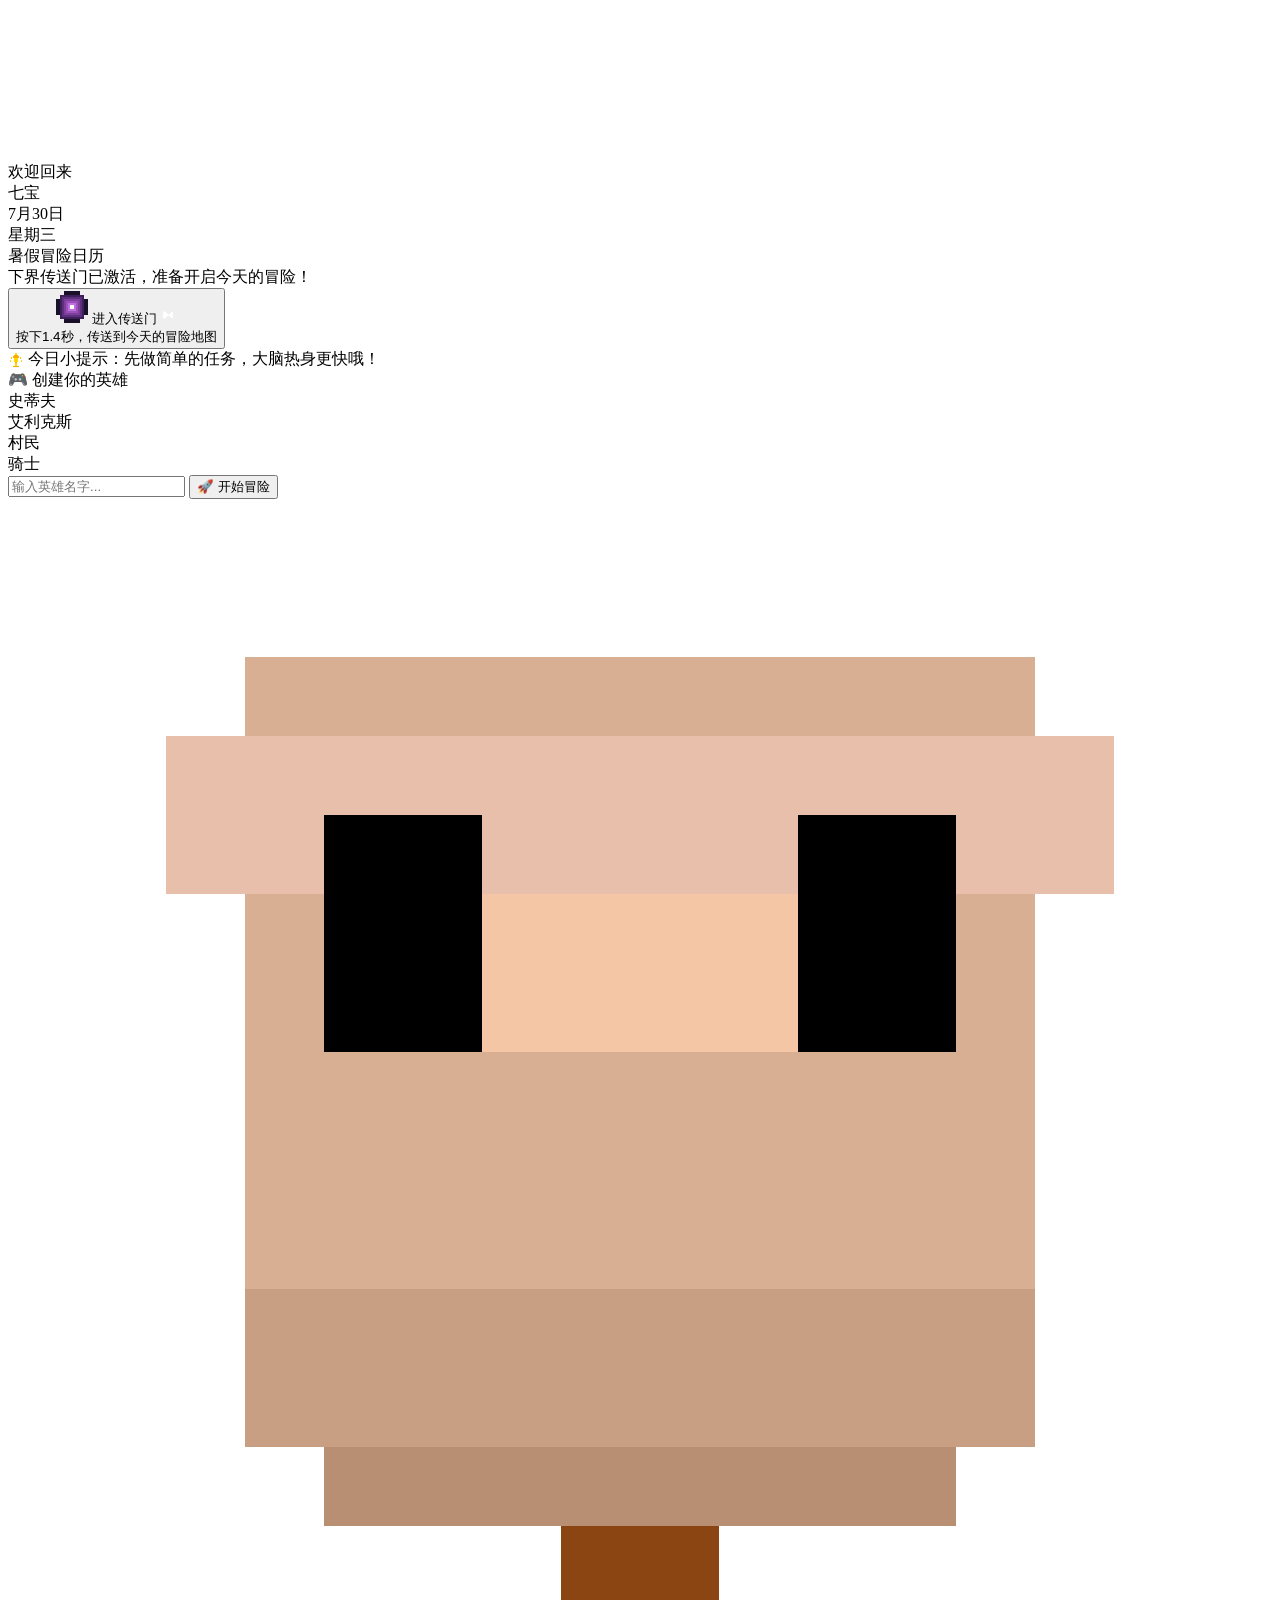
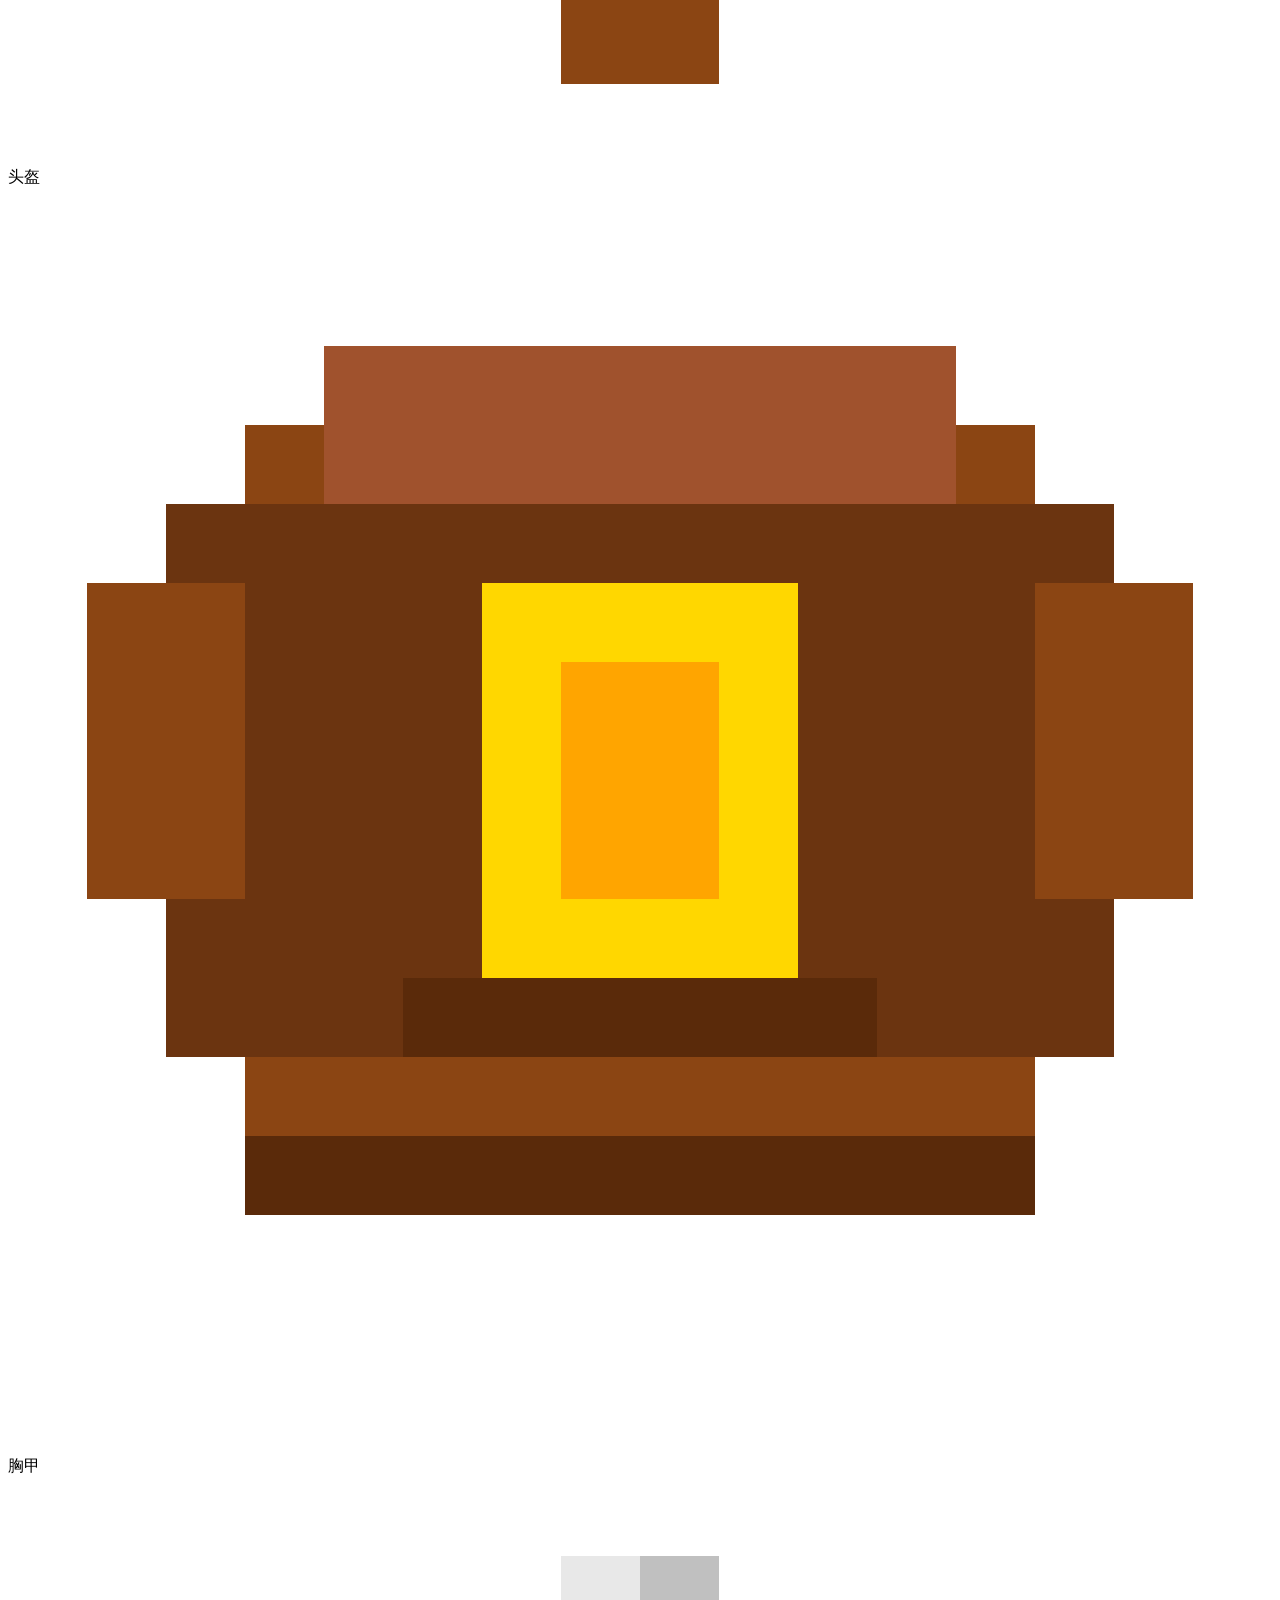
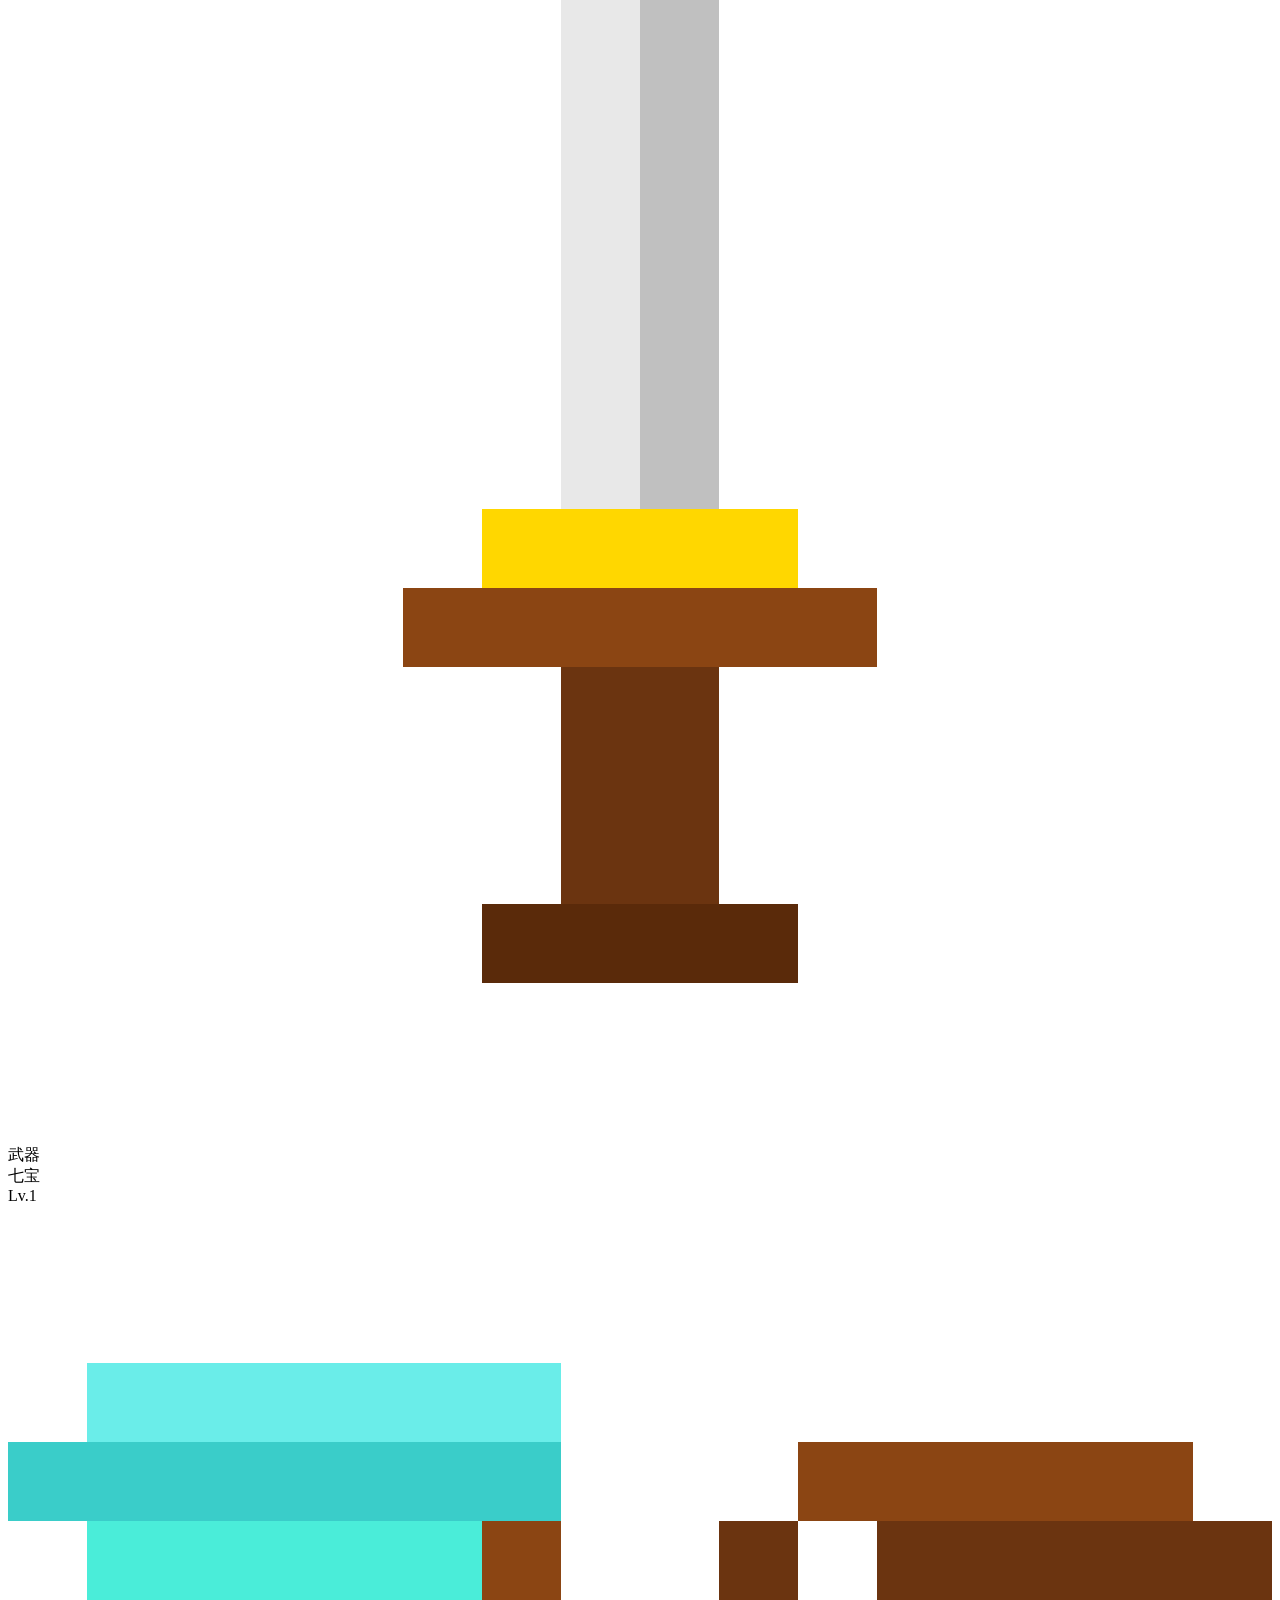
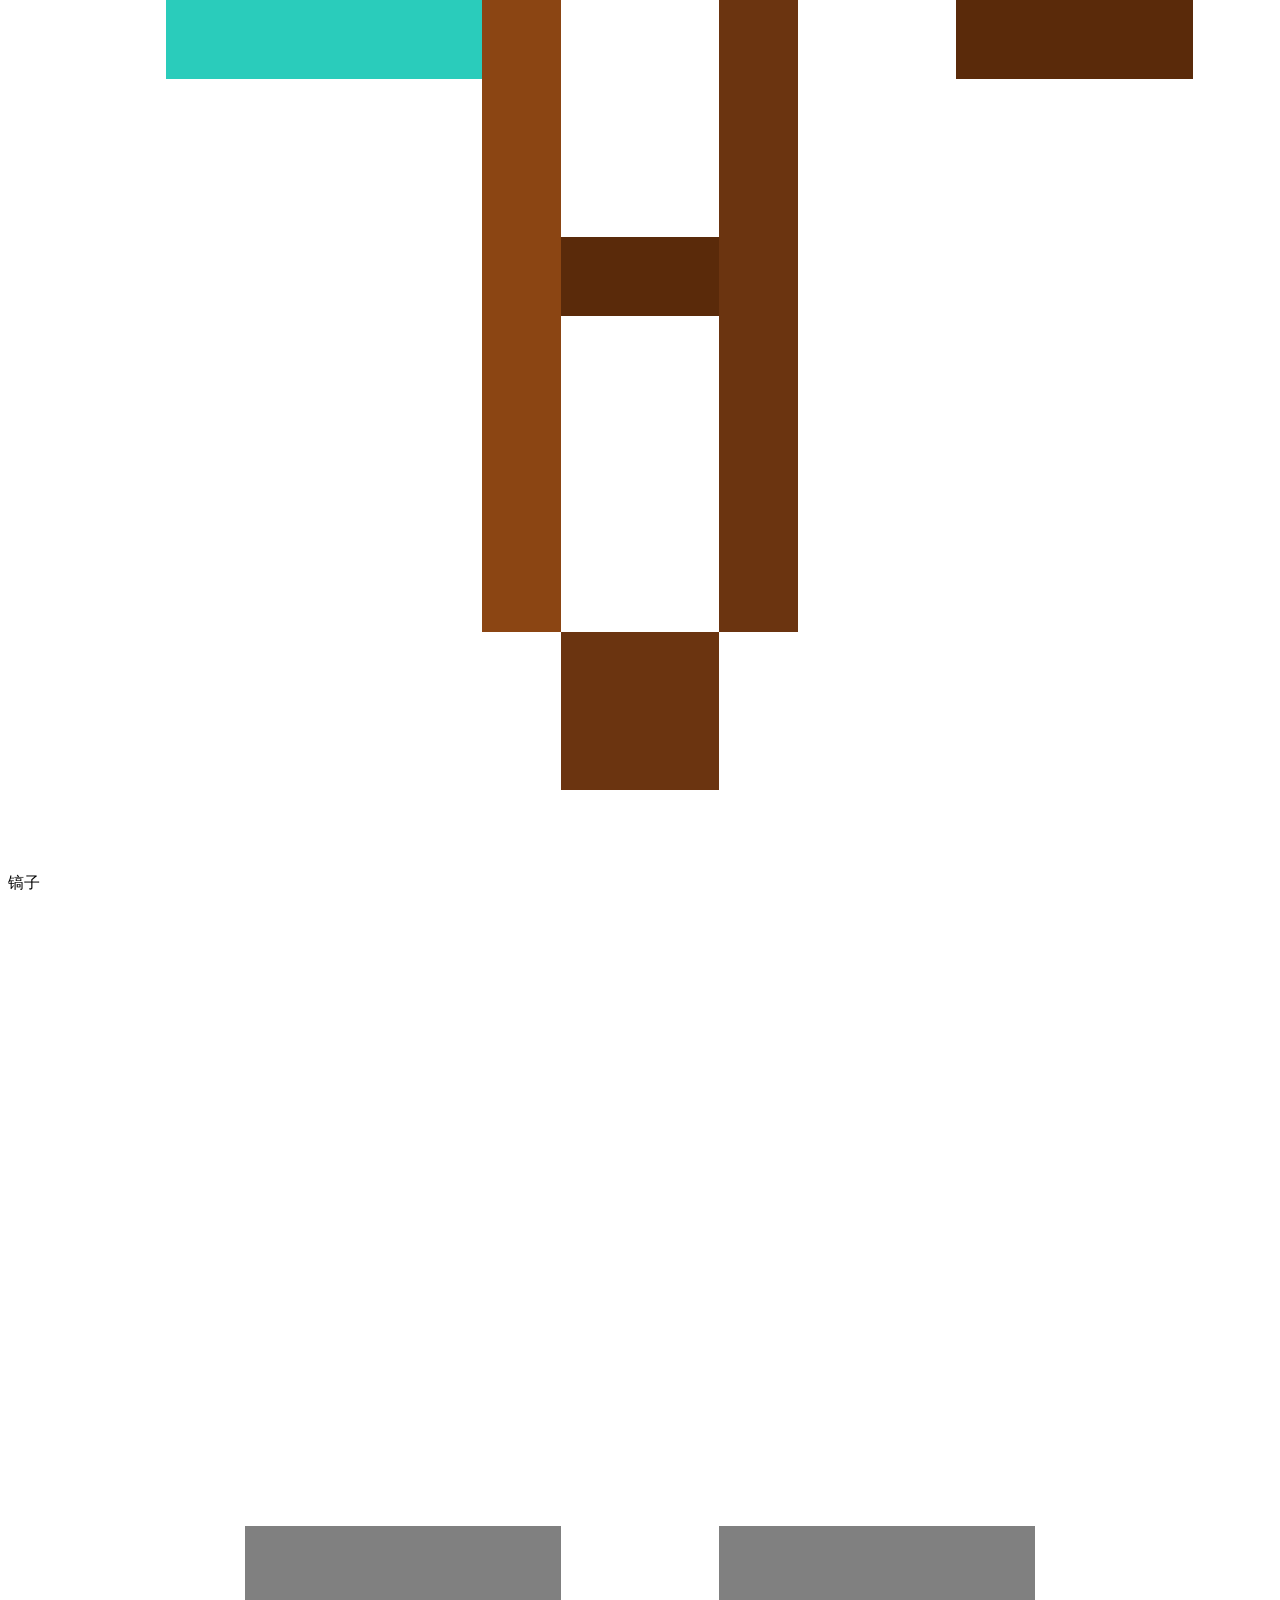
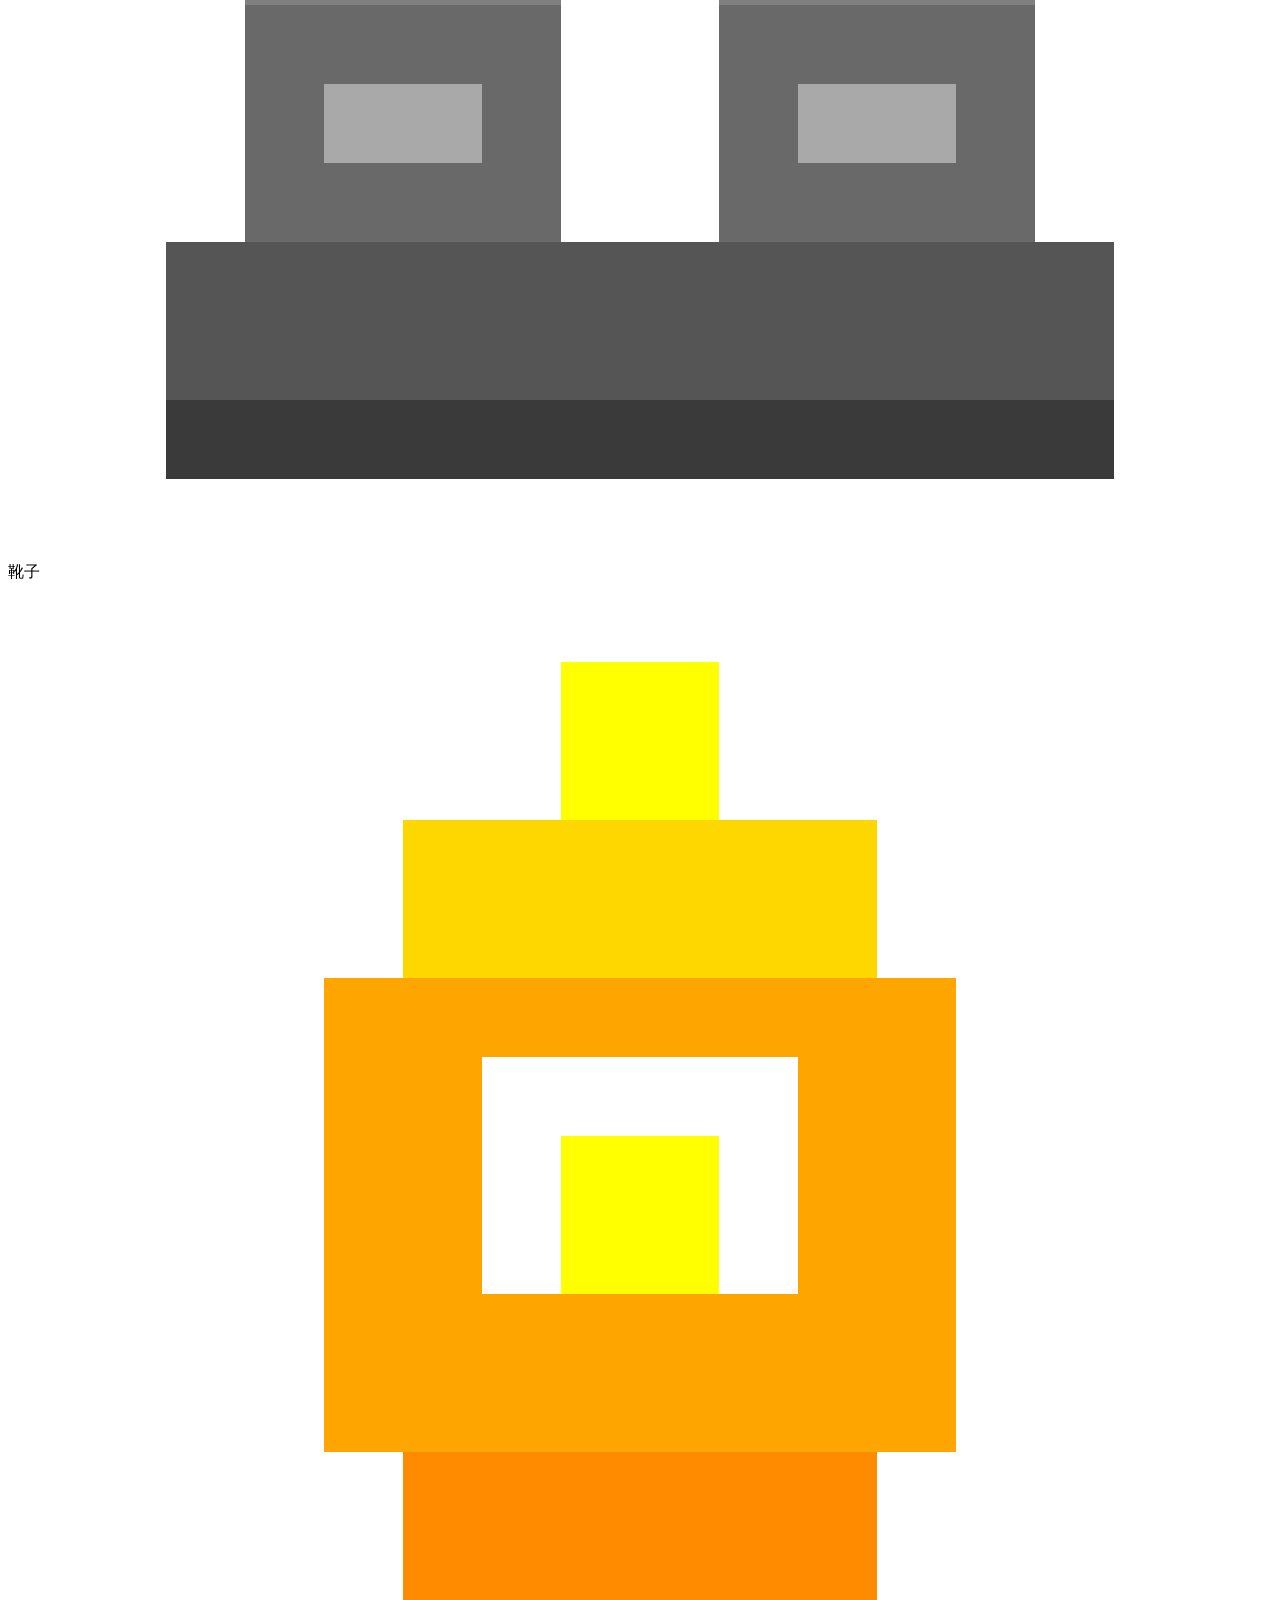
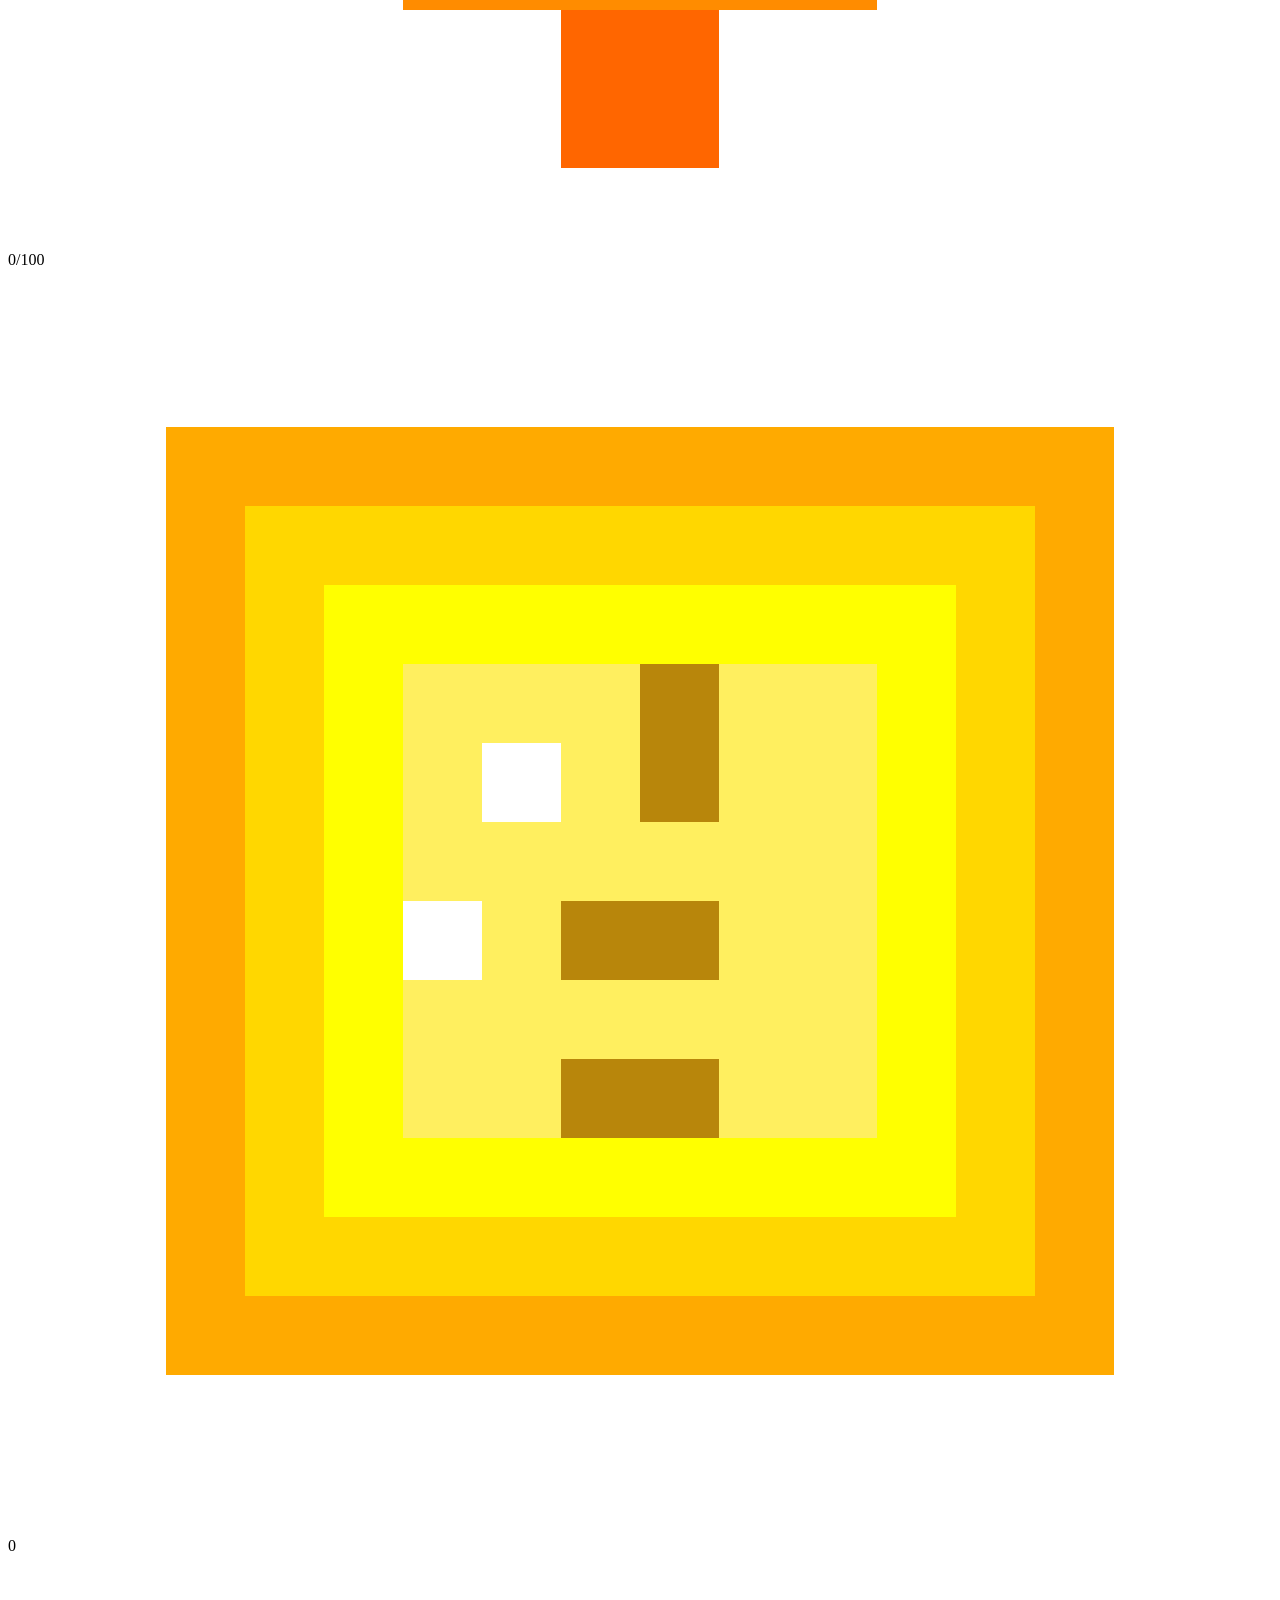
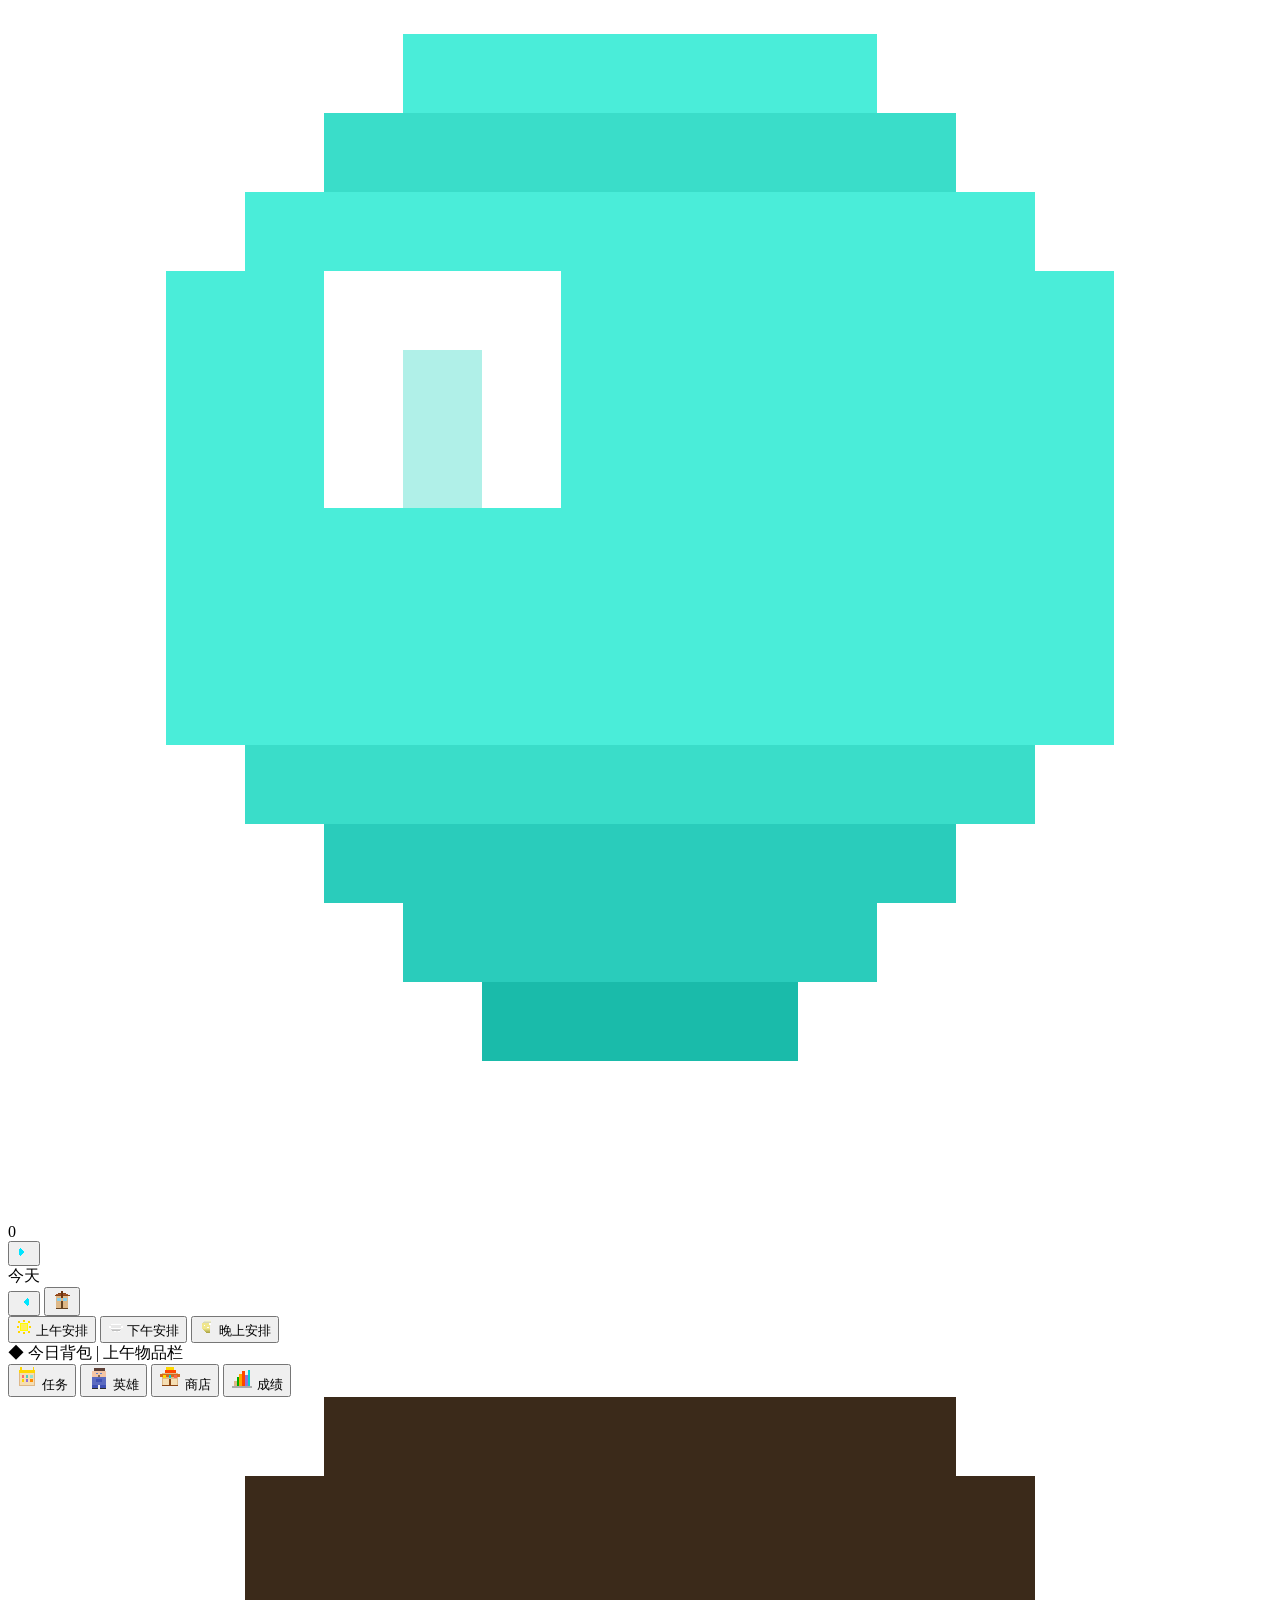
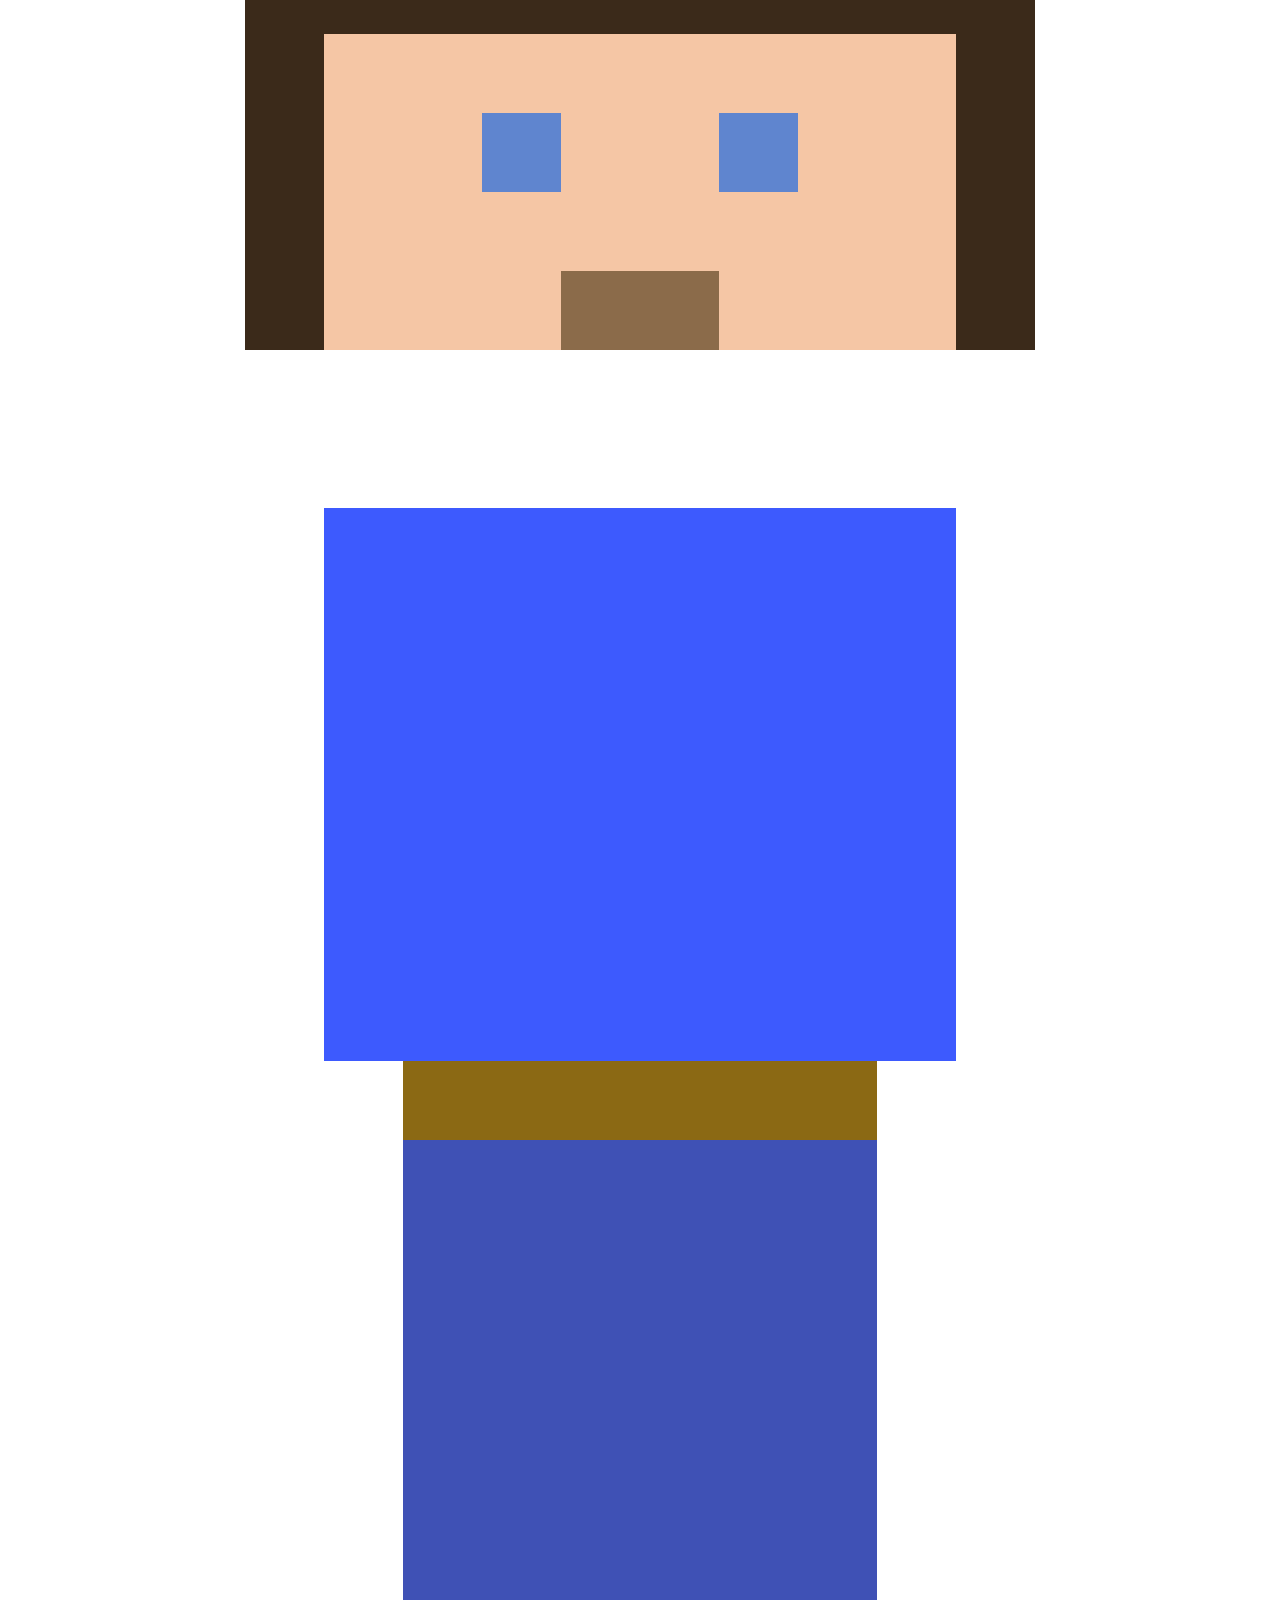
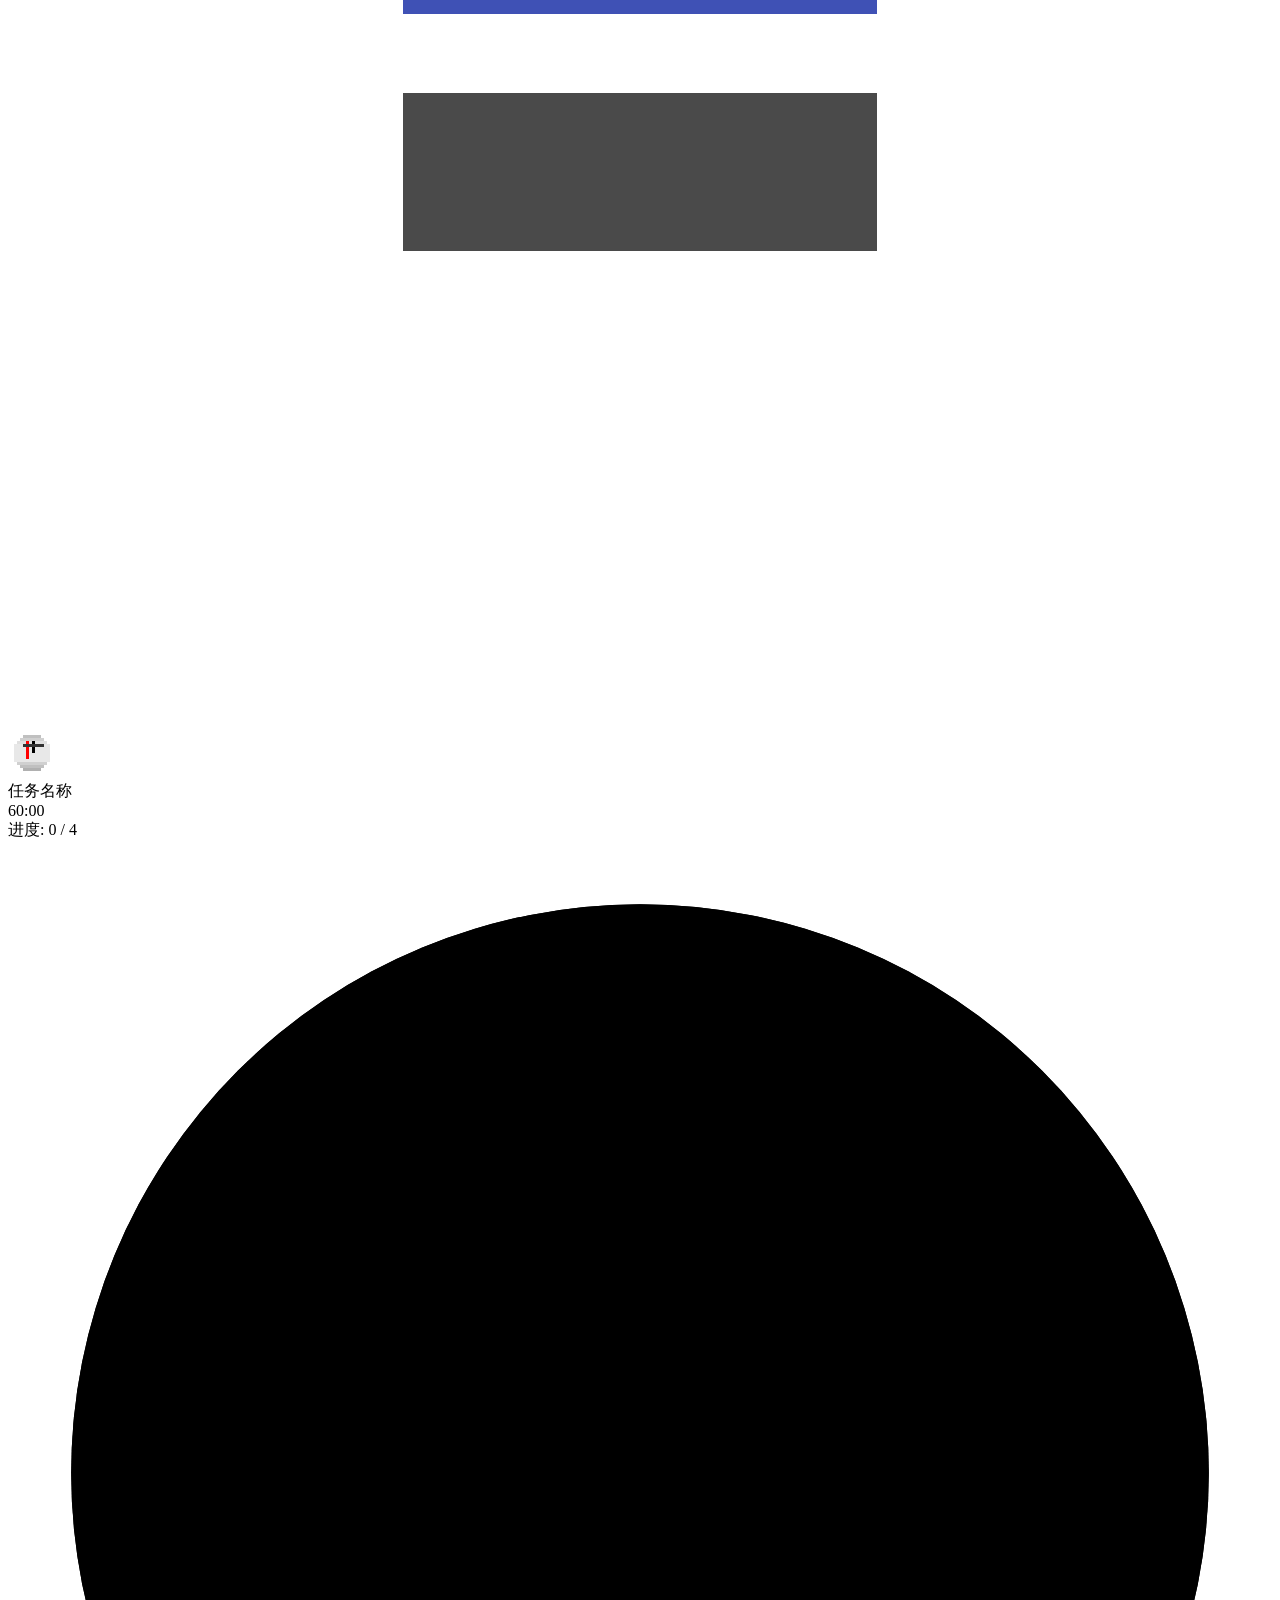
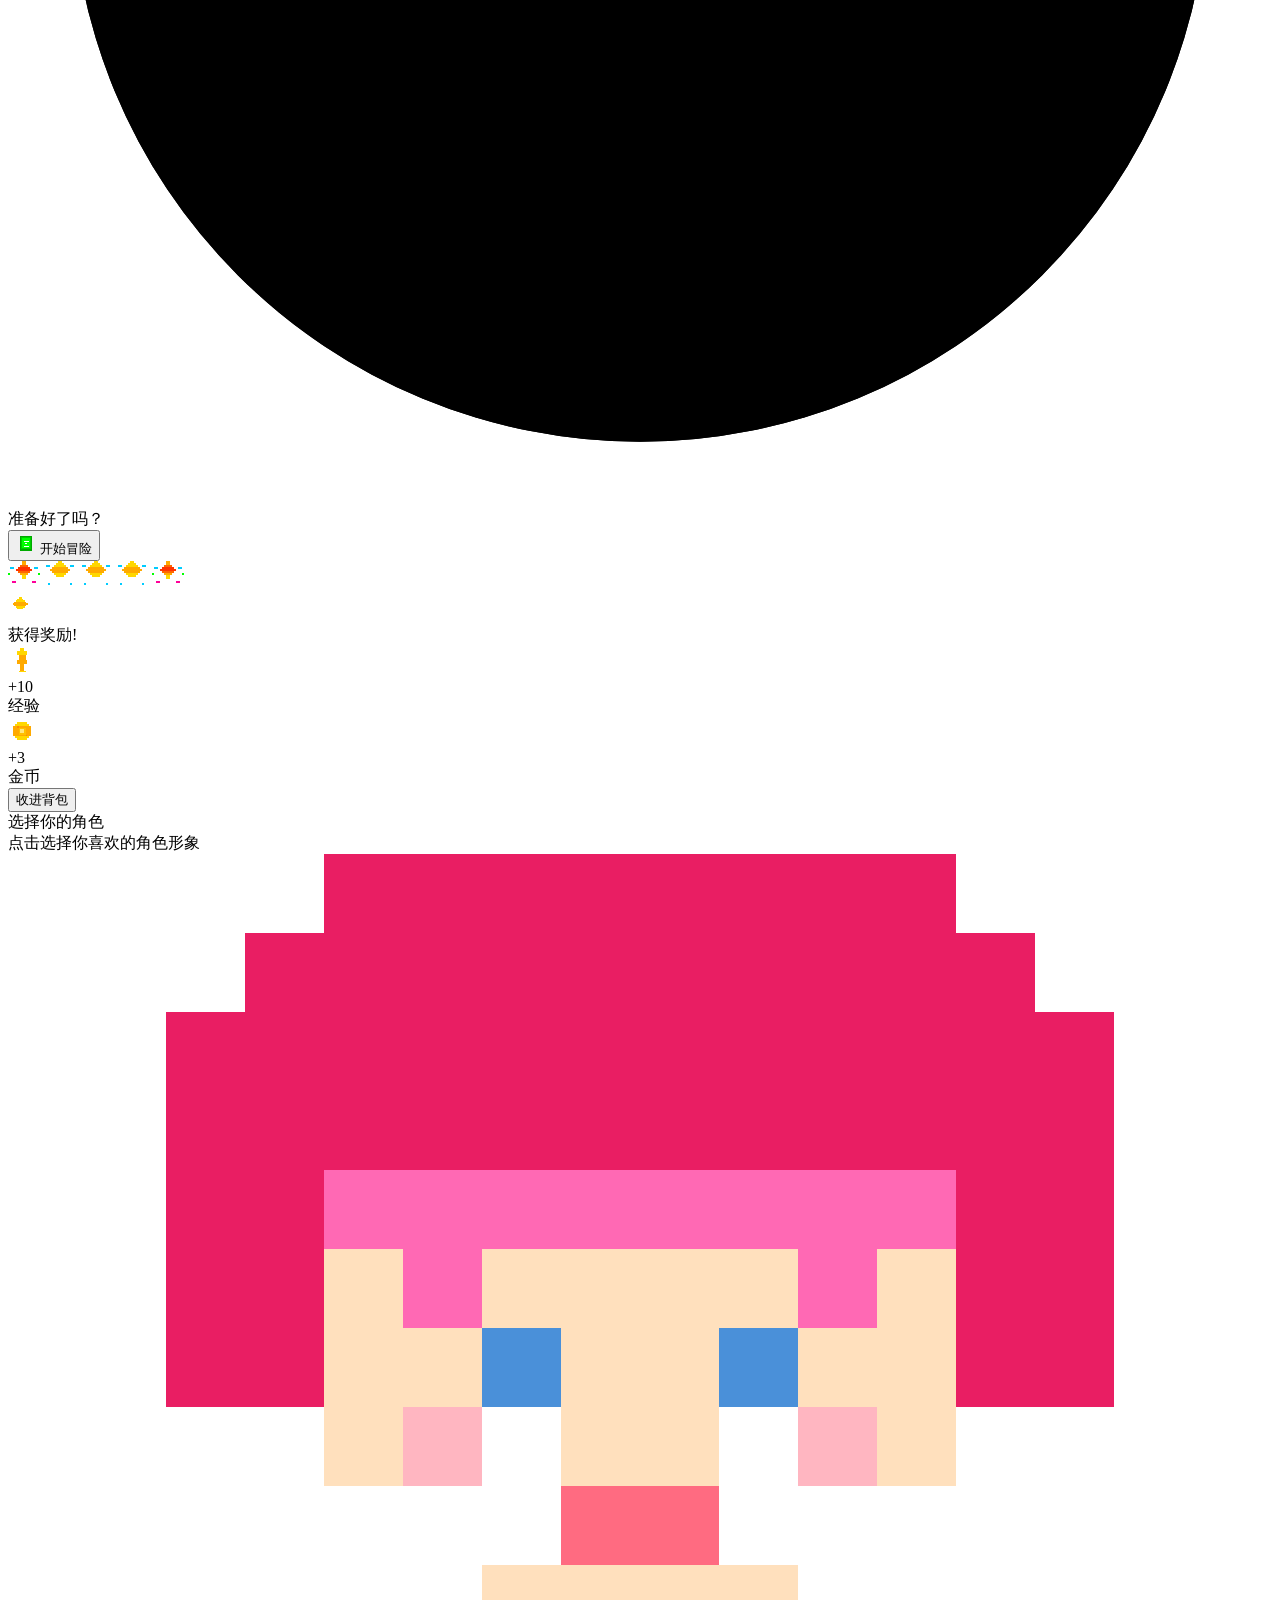
==== index.html @ 51069dfb "Add index.html" ====
<!DOCTYPE html>
<html lang="zh-CN">
<head>
    <meta charset="UTF-8">
    <meta name="viewport" content="width=device-width, initial-scale=1.0, maximum-scale=1.0, user-scalable=no">
    <meta name="apple-mobile-web-app-capable" content="yes">
    <meta name="apple-mobile-web-app-status-bar-style" content="black-translucent">
    <title>我的世界 · 学习冒险日历</title>
    <link rel="stylesheet" href="style.css">
    <link href="https://fonts.googleapis.com/css2?family=ZCOOL+KuaiLe&family=Press+Start+2P&display=swap" rel="stylesheet">
</head>
<body>
    <div id="app">
        <!-- 粒子效果层 -->
        <canvas id="particles"></canvas>

        <!-- 欢迎展示页 - MC下界传送门风格 -->
        <div id="welcomeScreen" class="screen active">
            <div class="welcome-bg"></div>
            <!-- 背景装饰 -->
            <div class="pixel-cloud cloud-1"></div>
            <div class="pixel-cloud cloud-2"></div>
            <div class="float-block fb-1"></div>
            <div class="float-block fb-2"></div>
            <div class="float-block fb-3"></div>
            <div class="float-block fb-4"></div>
            <div class="float-block fb-5"></div>
            <div class="float-block fb-6"></div>
            
            <div class="welcome-content">
                <!-- MC下界传送门 -->
                <div class="nether-portal">
                    <!-- 黑曜石框架 -->
                    <div class="obsidian-frame">
                        <!-- 顶部 -->
                        <div class="obsidian-block ob-tl"></div>
                        <div class="obsidian-block ob-t1"></div>
                        <div class="obsidian-block ob-t2"></div>
                        <div class="obsidian-block ob-t3"></div>
                        <div class="obsidian-block ob-tr"></div>
                        <!-- 左侧 -->
                        <div class="obsidian-block ob-l1"></div>
                        <div class="obsidian-block ob-l2"></div>
                        <div class="obsidian-block ob-l3"></div>
                        <div class="obsidian-block ob-l4"></div>
                        <!-- 右侧 -->
                        <div class="obsidian-block ob-r1"></div>
                        <div class="obsidian-block ob-r2"></div>
                        <div class="obsidian-block ob-r3"></div>
                        <div class="obsidian-block ob-r4"></div>
                        <!-- 下方 -->
                        <div class="obsidian-block ob-bl"></div>
                        <div class="obsidian-block ob-b1"></div>
                        <div class="obsidian-block ob-b2"></div>
                        <div class="obsidian-block ob-b3"></div>
                        <div class="obsidian-block ob-br"></div>
                        <!-- 传送门内部紫色漩涡 -->
                        <div class="portal-interior">
                            <div class="portal-swirl"></div>
                            <div class="portal-swirl-2"></div>
                            <div class="portal-swirl-3"></div>
                            <div class="portal-particles">
                                <span class="pp pp-1"></span>
                                <span class="pp pp-2"></span>
                                <span class="pp pp-3"></span>
                                <span class="pp pp-4"></span>
                                <span class="pp pp-5"></span>
                                <span class="pp pp-6"></span>
                                <span class="pp pp-7"></span>
                                <span class="pp pp-8"></span>
                                <span class="pp pp-9"></span>
                                <span class="pp pp-10"></span>
                                <span class="pp pp-11"></span>
                                <span class="pp pp-12"></span>
                            </div>
                            <div class="portal-glow-core"></div>
                        </div>
                    </div>
                    <div class="portal-ground"></div>
                </div>
                
                <!-- 玩家标签 -->
                <div class="player-bar">
                    <div class="player-avatar" id="welcomeAvatar">
                        <div class="av-head"></div>
                    </div>
                    <div class="player-info-col">
                        <div class="player-greeting">欢迎回来</div>
                        <div class="player-welcome-name">七宝</div>
                    </div>
                    <div class="player-date-info">
                        <div class="date-today" id="welcomeDate">7月30日</div>
                        <div class="date-week" id="welcomeWeek">星期三</div>
                    </div>
                </div>
                
                <div class="welcome-title">暑假冒险日历</div>
                <div class="welcome-desc" id="welcomeDesc">下界传送门已激活，准备开启今天的冒险！</div>
                
                <button class="adventure-btn nether-btn" id="enterAdventureBtn">
                    <div class="btn-inner">
                        <span class="btn-icon"><svg viewBox="0 0 16 16" shape-rendering="crispEdges" width="32" height="32"><rect x="2" y="2" width="12" height="12" fill="#3D1F5C"/><rect x="3" y="3" width="10" height="10" fill="#5D2F7C"/><rect x="4" y="4" width="8" height="8" fill="#7D3F9C"/><rect x="5" y="5" width="6" height="6" fill="#9D4FBC"/><rect x="6" y="6" width="4" height="4" fill="#BD6FDC"/><rect x="7" y="7" width="2" height="2" fill="#FFFFFF"/><rect x="0" y="4" width="2" height="8" fill="#1B1029"/><rect x="14" y="4" width="2" height="8" fill="#1B1029"/><rect x="4" y="0" width="8" height="2" fill="#1B1029"/><rect x="4" y="14" width="8" height="2" fill="#1B1029"/></svg></span>
                        <span class="btn-text-cn">进入传送门</span>
                        <span class="btn-arrow"><svg viewBox="0 0 16 16" shape-rendering="crispEdges" width="16" height="16"><rect x="3" y="5" width="1" height="6" fill="#FFFFFF"/><rect x="4" y="4" width="1" height="8" fill="#FFFFFF"/><rect x="5" y="5" width="1" height="6" fill="#FFFFFF"/><rect x="6" y="6" width="1" height="4" fill="#FFFFFF"/><rect x="7" y="7" width="1" height="2" fill="#FFFFFF"/><rect x="8" y="8" width="1" height="1" fill="#FFFFFF"/><rect x="9" y="7" width="1" height="2" fill="#FFFFFF"/><rect x="10" y="6" width="1" height="4" fill="#FFFFFF"/><rect x="11" y="5" width="1" height="6" fill="#FFFFFF"/><rect x="12" y="5" width="1" height="6" fill="#FFFFFF"/></svg></span>
                    </div>
                    <div class="btn-sub">按下1.4秒，传送到今天的冒险地图</div>
                </button>
                
                <div class="daily-tip" id="daily-tip"><svg viewBox="0 0 16 16" shape-rendering="crispEdges" width="16" height="16" style="vertical-align:middle;"><rect x="7" y="1" width="2" height="2" fill="#FFD700"/><rect x="6" y="3" width="4" height="1" fill="#FFAA00"/><rect x="5" y="4" width="6" height="2" fill="#FFAA00"/><rect x="6" y="6" width="4" height="4" fill="#FFD700"/><rect x="7" y="10" width="2" height="1" fill="#FFAA00"/><rect x="7" y="11" width="2" height="3" fill="#FFD700"/><rect x="5" y="14" width="6" height="1" fill="#FFAA00"/><rect x="3" y="5" width="1" height="2" fill="#FFD700"/><rect x="12" y="5" width="1" height="2" fill="#FFD700"/><rect x="2" y="8" width="1" height="2" fill="#FFD700"/><rect x="13" y="8" width="1" height="2" fill="#FFD700"/></svg> 今日小提示：先做简单的任务，大脑热身更快哦！</div>
            </div>
        </div>

        <!-- 角色创建页 -->
        <div id="characterCreate" class="screen">
            <div class="create-panel">
                <div class="panel-title">🎮 创建你的英雄</div>
                <div class="character-preview" id="characterPreview">
                    <div class="char-box">
                        <div class="char-head" id="charHead"></div>
                        <div class="char-body" id="charBody"></div>
                        <div class="char-legs"></div>
                    </div>
                </div>
                <div class="skin-options">
                    <div class="skin-opt active" data-skin="steve"><div class="skin-preview" style="background:#F5C6A5;"></div>史蒂夫</div>
                    <div class="skin-opt" data-skin="alex"><div class="skin-preview" style="background:#FFE0BD;"></div>艾利克斯</div>
                    <div class="skin-opt" data-skin="villager"><div class="skin-preview" style="background:#D4A574;"></div>村民</div>
                    <div class="skin-opt" data-skin="knight"><div class="skin-preview" style="background:#C0C0C0;"></div>骑士</div>
                </div>
                <input type="text" id="heroName" maxlength="10" placeholder="输入英雄名字..." class="hero-input">
                <button class="start-btn" id="createHeroBtn">🚀 开始冒险</button>
            </div>
        </div>

        <!-- 主应用 -->
        <div id="mainApp" class="screen">
            <!-- 角色装备面板 -->
            <header class="char-panel">
                <div class="cp-bg"></div>
                <div class="cp-slots-left">
                    <div class="cp-slot slot-helmet" id="helmetSlot">
                        <div class="slot-inner"><svg viewBox="0 0 16 16" shape-rendering="crispEdges"><rect x="3" y="2" width="10" height="8" fill="#D8AF93"/><rect x="2" y="3" width="12" height="2" fill="#E8BFAB"/><rect x="4" y="4" width="2" height="3" fill="#000000"/><rect x="10" y="4" width="2" height="3" fill="#000000"/><rect x="6" y="5" width="4" height="2" fill="#F5C6A5"/><rect x="3" y="10" width="10" height="2" fill="#C89F83"/><rect x="4" y="12" width="8" height="1" fill="#B88F73"/><rect x="7" y="13" width="2" height="2" fill="#8B4513"/></svg></div>
                        <span class="slot-label">头盔</span>
                    </div>
                    <div class="cp-slot slot-chest" id="chestSlot">
                        <div class="slot-inner"><svg viewBox="0 0 16 16" shape-rendering="crispEdges"><rect x="3" y="3" width="10" height="10" fill="#8B4513"/><rect x="4" y="2" width="8" height="2" fill="#A0522D"/><rect x="2" y="4" width="12" height="7" fill="#6B3410"/><rect x="6" y="5" width="4" height="5" fill="#FFD700"/><rect x="7" y="6" width="2" height="3" fill="#FFA500"/><rect x="5" y="10" width="6" height="1" fill="#5A2A0A"/><rect x="3" y="12" width="10" height="1" fill="#5A2A0A"/><rect x="1" y="5" width="2" height="4" fill="#8B4513"/><rect x="13" y="5" width="2" height="4" fill="#8B4513"/></svg></div>
                        <span class="slot-label">胸甲</span>
                    </div>
                    <div class="cp-slot slot-weapon" id="weaponSlot">
                        <div class="slot-inner"><svg viewBox="0 0 16 16" shape-rendering="crispEdges"><rect x="7" y="1" width="2" height="8" fill="#C0C0C0"/><rect x="7" y="1" width="1" height="8" fill="#E8E8E8"/><rect x="6" y="8" width="4" height="1" fill="#FFD700"/><rect x="5" y="9" width="6" height="1" fill="#8B4513"/><rect x="7" y="10" width="2" height="4" fill="#6B3410"/><rect x="6" y="13" width="4" height="1" fill="#5A2A0A"/><rect x="6" y="7" width="1" height="1" fill="#FFFFFF"/><rect x="9" y="7" width="1" height="1" fill="#FFFFFF"/></svg></div>
                        <span class="slot-label">武器</span>
                    </div>
                </div>
                
                <div class="cp-character">
                    <div class="char-glow"></div>
                    <div class="char-mc">
                        <div class="mc-head" id="mcHead">
                            <div class="mc-eye left"></div>
                            <div class="mc-eye right"></div>
                            <div class="mc-mouth"></div>
                        </div>
                        <div class="mc-body" id="mcBody"></div>
                        <div class="mc-arms">
                            <div class="mc-arm left"></div>
                            <div class="mc-arm right"></div>
                        </div>
                        <div class="mc-legs" id="mcLegs"></div>
                    </div>
                    <div class="char-info">
                        <div class="char-name" id="heroTagName">七宝</div>
                        <div class="char-level">Lv.<span id="playerLevel">1</span></div>
                    </div>
                </div>
                
                <div class="cp-slots-right">
                    <div class="cp-slot slot-pickaxe" id="pickaxeSlot">
                        <div class="slot-inner"><svg viewBox="0 0 16 16" shape-rendering="crispEdges"><rect x="1" y="2" width="6" height="3" fill="#4AEDD9"/><rect x="1" y="2" width="6" height="1" fill="#6AEDE9"/><rect x="0" y="3" width="7" height="1" fill="#3ACDC9"/><rect x="2" y="5" width="4" height="1" fill="#2ACCBB"/><rect x="10" y="3" width="5" height="1" fill="#8B4513"/><rect x="11" y="4" width="5" height="1" fill="#6B3410"/><rect x="12" y="5" width="3" height="1" fill="#5A2A0A"/><rect x="6" y="4" width="1" height="9" fill="#8B4513"/><rect x="9" y="4" width="1" height="9" fill="#6B3410"/><rect x="7" y="13" width="2" height="2" fill="#6B3410"/><rect x="7" y="8" width="2" height="1" fill="#5A2A0A"/></svg></div>
                        <span class="slot-label">镐子</span>
                    </div>
                    <div class="cp-slot slot-boots" id="bootsSlot">
                        <div class="slot-inner"><svg viewBox="0 0 16 16" shape-rendering="crispEdges"><rect x="3" y="8" width="4" height="7" fill="#696969"/><rect x="3" y="8" width="4" height="1" fill="#808080"/><rect x="2" y="12" width="6" height="3" fill="#555555"/><rect x="2" y="14" width="6" height="1" fill="#3A3A3A"/><rect x="9" y="8" width="4" height="7" fill="#696969"/><rect x="9" y="8" width="4" height="1" fill="#808080"/><rect x="8" y="12" width="6" height="3" fill="#555555"/><rect x="8" y="14" width="6" height="1" fill="#3A3A3A"/><rect x="4" y="10" width="2" height="1" fill="#A9A9A9"/><rect x="10" y="10" width="2" height="1" fill="#A9A9A9"/></svg></div>
                        <span class="slot-label">靴子</span>
                    </div>
                </div>
                
                <div class="cp-stats">
                    <div class="stat-exp">
                        <span class="stat-ico"><svg viewBox="0 0 16 16" shape-rendering="crispEdges"><rect x="7" y="1" width="2" height="3" fill="#FFFF00"/><rect x="5" y="3" width="6" height="2" fill="#FFD700"/><rect x="4" y="5" width="8" height="6" fill="#FFA500"/><rect x="5" y="11" width="6" height="2" fill="#FF8C00"/><rect x="7" y="13" width="2" height="2" fill="#FF6600"/><rect x="6" y="6" width="4" height="3" fill="#FFFFFF"/><rect x="7" y="7" width="2" height="2" fill="#FFFF00"/></svg></span>
                        <div class="exp-bar">
                            <div class="exp-fill" id="expBar"></div>
                        </div>
                        <span class="stat-val" id="expText">0/100</span>
                    </div>
                    <div class="stat-coin">
                        <span class="stat-ico"><svg viewBox="0 0 16 16" shape-rendering="crispEdges"><rect x="2" y="2" width="12" height="12" fill="#FFAA00"/><rect x="3" y="3" width="10" height="10" fill="#FFD700"/><rect x="4" y="4" width="8" height="8" fill="#FFFF00"/><rect x="5" y="5" width="6" height="6" fill="#FFEF5F"/><rect x="6" y="6" width="1" height="1" fill="#FFFFFF"/><rect x="5" y="8" width="1" height="1" fill="#FFFFFF"/><rect x="8" y="5" width="1" height="2" fill="#B8860B"/><rect x="7" y="8" width="2" height="1" fill="#B8860B"/><rect x="7" y="10" width="2" height="1" fill="#B8860B"/></svg></span>
                        <span class="stat-val" id="coinValue">0</span>
                    </div>
                    <div class="stat-gem">
                        <span class="stat-ico"><svg viewBox="0 0 16 16" shape-rendering="crispEdges"><rect x="5" y="1" width="6" height="1" fill="#4AEDD9"/><rect x="4" y="2" width="8" height="1" fill="#3ADDC9"/><rect x="3" y="3" width="10" height="1" fill="#4AEDD9"/><rect x="2" y="4" width="12" height="6" fill="#4AEDD9"/><rect x="3" y="10" width="10" height="1" fill="#3ADDC9"/><rect x="4" y="11" width="8" height="1" fill="#2ACCBB"/><rect x="5" y="12" width="6" height="1" fill="#2ACCBB"/><rect x="6" y="13" width="4" height="1" fill="#1ABBAA"/><rect x="4" y="4" width="3" height="3" fill="#FFFFFF"/><rect x="5" y="5" width="1" height="2" fill="#B0F0E8"/></svg></span>
                        <span class="stat-val" id="gemValue">0</span>
                    </div>
                </div>
            </header>

            <!-- 日期导航 -->
            <nav class="date-nav">
                <button class="nav-arrow" id="prevDay"><svg viewBox="0 0 16 16" shape-rendering="crispEdges" width="16" height="16"><rect x="3" y="5" width="1" height="6" fill="#00E5FF"/><rect x="4" y="4" width="1" height="8" fill="#00E5FF"/><rect x="5" y="5" width="1" height="6" fill="#00E5FF"/><rect x="6" y="6" width="1" height="4" fill="#00E5FF"/><rect x="7" y="7" width="1" height="2" fill="#00E5FF"/></svg></button>
                <div class="date-label" id="dateDisplay">今天</div>
                <button class="nav-arrow" id="nextDay"><svg viewBox="0 0 16 16" shape-rendering="crispEdges" width="16" height="16"><rect x="12" y="5" width="1" height="6" fill="#00E5FF"/><rect x="11" y="4" width="1" height="8" fill="#00E5FF"/><rect x="10" y="5" width="1" height="6" fill="#00E5FF"/><rect x="9" y="6" width="1" height="4" fill="#00E5FF"/><rect x="8" y="7" width="1" height="2" fill="#00E5FF"/></svg></button>
                <button class="home-btn" id="todayBtn"><svg viewBox="0 0 16 16" shape-rendering="crispEdges" width="20" height="20"><rect x="7" y="1" width="2" height="1" fill="#6B3410"/><rect x="5" y="2" width="6" height="1" fill="#8B4513"/><rect x="3" y="3" width="10" height="1" fill="#A0522D"/><rect x="2" y="4" width="12" height="1" fill="#8B4513"/><rect x="3" y="5" width="10" height="9" fill="#DEB887"/><rect x="4" y="6" width="3" height="3" fill="#87CEEB"/><rect x="9" y="6" width="3" height="3" fill="#87CEEB"/><rect x="7" y="9" width="2" height="5" fill="#654321"/><rect x="3" y="14" width="10" height="1" fill="#654321"/><rect x="7" y="1" width="2" height="5" fill="#6B3410"/></svg></button>
            </nav>

            <!-- 标签页 -->
            <div class="tabs">
                <button class="tab active" data-tab="morning"><svg viewBox="0 0 16 16" shape-rendering="crispEdges" width="16" height="16"><rect x="7" y="1" width="2" height="2" fill="#FFD700"/><rect x="7" y="13" width="2" height="2" fill="#FFD700"/><rect x="1" y="7" width="2" height="2" fill="#FFD700"/><rect x="13" y="7" width="2" height="2" fill="#FFD700"/><rect x="2" y="2" width="2" height="2" fill="#FFD700"/><rect x="12" y="2" width="2" height="2" fill="#FFD700"/><rect x="2" y="12" width="2" height="2" fill="#FFD700"/><rect x="12" y="12" width="2" height="2" fill="#FFD700"/><rect x="4" y="4" width="8" height="8" fill="#FFFF00"/><rect x="5" y="5" width="6" height="6" fill="#FFEF5F"/></svg> 上午安排</button>
                <button class="tab" data-tab="afternoon"><svg viewBox="0 0 16 16" shape-rendering="crispEdges" width="16" height="16"><rect x="3" y="5" width="10" height="5" fill="#FFFFFF"/><rect x="2" y="6" width="12" height="3" fill="#E8E8E8"/><rect x="4" y="4" width="8" height="1" fill="#F0F0F0"/><rect x="1" y="7" width="2" height="2" fill="#FFFFFF"/><rect x="13" y="7" width="2" height="2" fill="#FFFFFF"/><rect x="3" y="10" width="10" height="1" fill="#D0D0D0"/><rect x="4" y="11" width="8" height="1" fill="#C0C0C0"/><rect x="6" y="12" width="2" height="1" fill="#FFFFFF"/><rect x="10" y="12" width="2" height="1" fill="#FFFFFF"/></svg> 下午安排</button>
                <button class="tab" data-tab="evening" id="eveningTab"><svg viewBox="0 0 16 16" shape-rendering="crispEdges" width="16" height="16"><rect x="6" y="1" width="6" height="1" fill="#F5F5DC"/><rect x="5" y="2" width="7" height="1" fill="#E8E8C8"/><rect x="4" y="3" width="8" height="1" fill="#D8D8B8"/><rect x="3" y="4" width="8" height="6" fill="#F0E68C"/><rect x="4" y="10" width="7" height="1" fill="#E0D878"/><rect x="5" y="11" width="6" height="1" fill="#D0C868"/><rect x="6" y="12" width="5" height="1" fill="#C0B858"/><rect x="7" y="13" width="4" height="1" fill="#B0A848"/><rect x="10" y="4" width="2" height="2" fill="#FFFFFF"/><rect x="5" y="6" width="1" height="1" fill="#FFFFFF"/><rect x="8" y="8" width="2" height="1" fill="#FFFFFF"/></svg> 晚上安排</button>
            </div>

            <!-- 背包提示 -->
            <div class="backpack-bar">
                <span class="backpack-icon">◆</span>
                <span class="backpack-text">今日背包</span>
                <span class="backpack-sep">|</span>
                <span class="backpack-text">上午物品栏</span>
                <div class="backpack-items" id="todayBackpack"></div>
            </div>

            <!-- 任务卡片区域 -->
            <main class="task-list" id="taskList">
                <div class="task-cards" id="taskCards"></div>
            </main>

            <!-- 底部导航 -->
            <nav class="bottom-nav">
                <button class="nav-btn active" data-page="tasks">
                    <span class="nav-ico"><svg viewBox="0 0 16 16" shape-rendering="crispEdges" width="22" height="22"><rect x="2" y="3" width="12" height="11" fill="#DEB887"/><rect x="3" y="4" width="10" height="9" fill="#F5DEB3"/><rect x="2" y="2" width="12" height="2" fill="#FFD700"/><rect x="3" y="0" width="1" height="3" fill="#FFD700"/><rect x="12" y="0" width="1" height="3" fill="#FFD700"/><rect x="4" y="6" width="2" height="2" fill="#FF6B6B"/><rect x="7" y="6" width="2" height="2" fill="#4ECDC4"/><rect x="10" y="6" width="2" height="2" fill="#95E1D3"/><rect x="4" y="9" width="2" height="2" fill="#FFD700"/><rect x="7" y="9" width="2" height="2" fill="#9370DB"/><rect x="10" y="9" width="2" height="2" fill="#FF8C00"/></svg></span>
                    <span>任务</span>
                </button>
                <button class="nav-btn" data-page="character">
                    <span class="nav-ico"><svg viewBox="0 0 16 16" shape-rendering="crispEdges" width="22" height="22"><rect x="4" y="1" width="8" height="2" fill="#5D4037"/><rect x="3" y="3" width="10" height="4" fill="#F5C6A5"/><rect x="6" y="4" width="1" height="1" fill="#5F85CF"/><rect x="9" y="4" width="1" height="1" fill="#5F85CF"/><rect x="7" y="6" width="2" height="1" fill="#8B6B4A"/><rect x="4" y="7" width="8" height="1" fill="#5C6BC0"/><rect x="3" y="7" width="10" height="6" fill="#5C6BC0"/><rect x="6" y="9" width="4" height="2" fill="#3F51B5"/><rect x="3" y="13" width="4" height="3" fill="#3F51B5"/><rect x="9" y="13" width="4" height="3" fill="#3F51B5"/><rect x="3" y="15" width="4" height="1" fill="#2D2D2D"/><rect x="9" y="15" width="4" height="1" fill="#2D2D2D"/></svg></span>
                    <span>英雄</span>
                </button>
                <button class="nav-btn" data-page="shop">
                    <span class="nav-ico"><svg viewBox="0 0 16 16" shape-rendering="crispEdges" width="22" height="22"><rect x="2" y="4" width="12" height="9" fill="#DEB887"/><rect x="1" y="5" width="14" height="2" fill="#D2691E"/><rect x="3" y="6" width="2" height="2" fill="#FFD700"/><rect x="7" y="6" width="2" height="2" fill="#00CED1"/><rect x="11" y="6" width="2" height="2" fill="#FF6347"/><rect x="3" y="9" width="10" height="4" fill="#F5DEB3"/><rect x="7" y="9" width="2" height="4" fill="#8B4513"/><rect x="2" y="13" width="12" height="1" fill="#8B4513"/><rect x="4" y="2" width="8" height="2" fill="#FF4500"/><rect x="5" y="0" width="6" height="2" fill="#FFD700"/></svg></span>
                    <span>商店</span>
                </button>
                <button class="nav-btn" data-page="stats">
                    <span class="nav-ico"><svg viewBox="0 0 16 16" shape-rendering="crispEdges" width="22" height="22"><rect x="2" y="10" width="2" height="4" fill="#DEB887"/><rect x="4" y="7" width="2" height="7" fill="#00AA00"/><rect x="6" y="5" width="2" height="9" fill="#FFA500"/><rect x="8" y="3" width="2" height="11" fill="#FF4500"/><rect x="10" y="6" width="2" height="8" fill="#9370DB"/><rect x="12" y="2" width="2" height="12" fill="#00CED1"/><rect x="1" y="14" width="14" height="1" fill="#888888"/><rect x="1" y="14" width="14" height="1" fill="#AAAAAA"/></svg></span>
                    <span>成绩</span>
                </button>
            </nav>
        </div>

        <!-- 计时器全屏 -->
        <div class="timer-screen" id="timerScreen">
            <div class="timer-bg"></div>
            <div class="timer-content">
                <!-- 史蒂夫庆祝动画 -->
                <div class="steve-celebrate" id="steveCelebrate">
                    <svg viewBox="0 0 16 32" xmlns="http://www.w3.org/2000/svg" shape-rendering="crispEdges" class="celebrate-svg">
                        <rect x="4" y="0" width="8" height="1" fill="#3B2A1A"/>
                        <rect x="3" y="1" width="10" height="2" fill="#3B2A1A"/>
                        <rect x="4" y="3" width="8" height="4" fill="#F5C6A5"/>
                        <rect x="3" y="3" width="1" height="4" fill="#3B2A1A"/>
                        <rect x="12" y="3" width="1" height="4" fill="#3B2A1A"/>
                        <rect x="6" y="4" width="1" height="1" fill="#5F85CF"/>
                        <rect x="9" y="4" width="1" height="1" fill="#5F85CF"/>
                        <rect x="7" y="6" width="2" height="1" fill="#8B6B4A"/>
                        <rect x="5" y="9" width="6" height="7" fill="#3D5AFE"/>
                        <rect x="4" y="9" width="1" height="7" fill="#3D5AFE"/>
                        <rect x="11" y="9" width="1" height="7" fill="#3D5AFE"/>
                        <rect x="5" y="16" width="6" height="1" fill="#8B6914"/>
                        <rect x="5" y="17" width="3" height="6" fill="#3F51B5"/>
                        <rect x="8" y="17" width="3" height="6" fill="#3F51B5"/>
                        <rect x="5" y="24" width="3" height="2" fill="#4A4A4A"/>
                        <rect x="8" y="24" width="3" height="2" fill="#4A4A4A"/>
                    </svg>
                </div>
                <div class="timer-head" id="timerIcon"><svg viewBox="0 0 16 16" shape-rendering="crispEdges" width="48" height="48"><rect x="5" y="2" width="6" height="1" fill="#C0C0C0"/><rect x="4" y="3" width="8" height="1" fill="#D0D0D0"/><rect x="3" y="4" width="10" height="1" fill="#E0E0E0"/><rect x="2" y="5" width="12" height="6" fill="#E8E8E8"/><rect x="3" y="11" width="10" height="1" fill="#D0D0D0"/><rect x="4" y="12" width="8" height="1" fill="#C0C0C0"/><rect x="5" y="13" width="6" height="1" fill="#B0B0B0"/><rect x="6" y="4" width="1" height="6" fill="#FF0000"/><rect x="8" y="4" width="1" height="4" fill="#000000"/><rect x="5" y="5" width="7" height="1" fill="#333333"/></svg></div>
                <div class="timer-title" id="timerTaskName">任务名称</div>
                <div class="timer-time" id="timerCountdown">60:00</div>
                <!-- 番茄钟进度 -->
                <div class="pomodoro-progress" id="pomodoroProgress">
                    <div class="pomodoro-dots" id="pomodoroDots"></div>
                    <div class="pomodoro-label" id="pomodoroLabel">进度: 0 / 4</div>
                </div>
                <div class="timer-ring" id="timerRing">
                    <svg viewBox="0 0 200 200">
                        <circle class="ring-bg" cx="100" cy="100" r="90"></circle>
                        <circle class="ring-fg" id="ringFg" cx="100" cy="100" r="90"></circle>
                    </svg>
                </div>
                <div class="timer-status" id="timerStatus">准备好了吗？</div>
                <div class="timer-buttons">
                    <button class="timer-btn start" id="startTimerBtn">
                        <span class="tb-icon"><svg viewBox="0 0 16 16" shape-rendering="crispEdges" width="20" height="20"><rect x="3" y="2" width="10" height="12" fill="#00AA00"/><rect x="4" y="3" width="8" height="10" fill="#00CC00"/><rect x="5" y="4" width="6" height="8" fill="#00FF00"/><rect x="6" y="6" width="4" height="1" fill="#FFFFFF"/><rect x="7" y="8" width="2" height="1" fill="#FFFFFF"/><rect x="6" y="10" width="4" height="1" fill="#FFFFFF"/></svg></span>
                        <span class="tb-label">开始冒险</span>
                    </button>
                    <button class="timer-btn pause" id="pauseTimerBtn" style="display:none;">
                        <span class="tb-icon"><svg viewBox="0 0 16 16" shape-rendering="crispEdges" width="20" height="20"><rect x="3" y="2" width="4" height="12" fill="#FFAA00"/><rect x="9" y="2" width="4" height="12" fill="#FFAA00"/><rect x="4" y="3" width="2" height="10" fill="#FFD700"/><rect x="10" y="3" width="2" height="10" fill="#FFD700"/></svg></span>
                        <span class="tb-label">暂停</span>
                    </button>
                    <button class="timer-btn finish" id="completeTimerBtn" style="display:none;">
                        <span class="tb-icon"><svg viewBox="0 0 16 16" shape-rendering="crispEdges" width="20" height="20"><rect x="4" y="2" width="8" height="8" fill="#FFD700"/><rect x="5" y="1" width="6" height="1" fill="#FFD700"/><rect x="3" y="3" width="1" height="4" fill="#FFD700"/><rect x="12" y="3" width="1" height="4" fill="#FFD700"/><rect x="2" y="4" width="2" height="2" fill="#FFA500"/><rect x="12" y="4" width="2" height="2" fill="#FFA500"/><rect x="5" y="10" width="6" height="2" fill="#CD853F"/><rect x="4" y="12" width="8" height="2" fill="#8B4513"/><rect x="3" y="14" width="10" height="1" fill="#654321"/><rect x="7" y="4" width="2" height="3" fill="#FFFFFF"/><rect x="6" y="7" width="4" height="1" fill="#FFA500"/></svg></span>
                        <span class="tb-label">完成!</span>
                    </button>
                </div>
            </div>
        </div>

        <!-- 奖励飞行动画容器 -->
        <div class="reward-fly-layer" id="rewardFlyLayer"></div>

        <!-- 奖励弹窗 -->
        <div class="reward-modal" id="rewardModal">
            <div class="reward-box">
                <div class="reward-fireworks">
                    <svg viewBox="0 0 16 16" shape-rendering="crispEdges" width="32" height="32"><rect x="7" y="0" width="2" height="2" fill="#FFAA00"/><rect x="6" y="2" width="4" height="1" fill="#FF6600"/><rect x="5" y="3" width="6" height="1" fill="#FF3300"/><rect x="4" y="4" width="8" height="1" fill="#FF3300"/><rect x="5" y="5" width="6" height="1" fill="#FF6600"/><rect x="6" y="6" width="4" height="1" fill="#FFAA00"/><rect x="7" y="7" width="2" height="2" fill="#FFD700"/><rect x="1" y="3" width="2" height="1" fill="#00CCFF"/><rect x="13" y="3" width="2" height="1" fill="#00CCFF"/><rect x="2" y="10" width="2" height="1" fill="#FF0099"/><rect x="12" y="10" width="2" height="1" fill="#FF0099"/><rect x="0" y="6" width="1" height="1" fill="#00FF00"/><rect x="15" y="6" width="1" height="1" fill="#00FF00"/></svg>
                    <svg viewBox="0 0 16 16" shape-rendering="crispEdges" width="32" height="32"><rect x="7" y="0" width="2" height="1" fill="#FFD700"/><rect x="6" y="1" width="4" height="1" fill="#FFD700"/><rect x="5" y="2" width="6" height="1" fill="#FFD700"/><rect x="4" y="3" width="8" height="1" fill="#FFAA00"/><rect x="3" y="4" width="10" height="1" fill="#FFAA00"/><rect x="4" y="5" width="8" height="1" fill="#FFAA00"/><rect x="5" y="6" width="6" height="1" fill="#FFD700"/><rect x="6" y="7" width="4" height="1" fill="#FFD700"/><rect x="7" y="8" width="2" height="1" fill="#FFFFFF"/><rect x="1" y="2" width="2" height="1" fill="#00CCFF"/><rect x="13" y="2" width="2" height="1" fill="#00CCFF"/><rect x="2" y="11" width="1" height="1" fill="#00CCFF"/><rect x="13" y="11" width="1" height="1" fill="#00CCFF"/></svg>
                    <svg viewBox="0 0 16 16" shape-rendering="crispEdges" width="32" height="32"><rect x="7" y="0" width="2" height="1" fill="#FFD700"/><rect x="6" y="1" width="4" height="1" fill="#FFD700"/><rect x="5" y="2" width="6" height="1" fill="#FFD700"/><rect x="4" y="3" width="8" height="1" fill="#FFAA00"/><rect x="3" y="4" width="10" height="1" fill="#FFAA00"/><rect x="4" y="5" width="8" height="1" fill="#FFAA00"/><rect x="5" y="6" width="6" height="1" fill="#FFD700"/><rect x="6" y="7" width="4" height="1" fill="#FFD700"/><rect x="7" y="8" width="2" height="1" fill="#FFFFFF"/><rect x="1" y="2" width="2" height="1" fill="#00CCFF"/><rect x="13" y="2" width="2" height="1" fill="#00CCFF"/><rect x="2" y="11" width="1" height="1" fill="#00CCFF"/><rect x="13" y="11" width="1" height="1" fill="#00CCFF"/></svg>
                    <svg viewBox="0 0 16 16" shape-rendering="crispEdges" width="32" height="32"><rect x="7" y="0" width="2" height="1" fill="#FFD700"/><rect x="6" y="1" width="4" height="1" fill="#FFD700"/><rect x="5" y="2" width="6" height="1" fill="#FFD700"/><rect x="4" y="3" width="8" height="1" fill="#FFAA00"/><rect x="3" y="4" width="10" height="1" fill="#FFAA00"/><rect x="4" y="5" width="8" height="1" fill="#FFAA00"/><rect x="5" y="6" width="6" height="1" fill="#FFD700"/><rect x="6" y="7" width="4" height="1" fill="#FFD700"/><rect x="7" y="8" width="2" height="1" fill="#FFFFFF"/><rect x="1" y="2" width="2" height="1" fill="#00CCFF"/><rect x="13" y="2" width="2" height="1" fill="#00CCFF"/><rect x="2" y="11" width="1" height="1" fill="#00CCFF"/><rect x="13" y="11" width="1" height="1" fill="#00CCFF"/></svg>
                    <svg viewBox="0 0 16 16" shape-rendering="crispEdges" width="32" height="32"><rect x="7" y="0" width="2" height="2" fill="#FFAA00"/><rect x="6" y="2" width="4" height="1" fill="#FF6600"/><rect x="5" y="3" width="6" height="1" fill="#FF3300"/><rect x="4" y="4" width="8" height="1" fill="#FF3300"/><rect x="5" y="5" width="6" height="1" fill="#FF6600"/><rect x="6" y="6" width="4" height="1" fill="#FFAA00"/><rect x="7" y="7" width="2" height="2" fill="#FFD700"/><rect x="1" y="3" width="2" height="1" fill="#00CCFF"/><rect x="13" y="3" width="2" height="1" fill="#00CCFF"/><rect x="2" y="10" width="2" height="1" fill="#FF0099"/><rect x="12" y="10" width="2" height="1" fill="#FF0099"/><rect x="0" y="6" width="1" height="1" fill="#00FF00"/><rect x="15" y="6" width="1" height="1" fill="#00FF00"/></svg>
                </div>
                <div class="reward-magic"><svg viewBox="0 0 16 16" shape-rendering="crispEdges" width="24" height="24"><rect x="7" y="0" width="2" height="1" fill="#FFD700"/><rect x="6" y="1" width="4" height="1" fill="#FFD700"/><rect x="5" y="2" width="6" height="1" fill="#FFD700"/><rect x="4" y="3" width="8" height="1" fill="#FFAA00"/><rect x="3" y="4" width="10" height="1" fill="#FFAA00"/><rect x="4" y="5" width="8" height="1" fill="#FFAA00"/><rect x="5" y="6" width="6" height="1" fill="#FFD700"/><rect x="6" y="7" width="4" height="1" fill="#FFD700"/><rect x="7" y="8" width="2" height="1" fill="#FFFFFF"/></svg></div>
                <div class="reward-big-title">获得奖励!</div>
                <div class="reward-task-name" id="rewardTaskName"></div>
                <div class="reward-stats">
                    <div class="r-stat exp">
                        <div class="r-icon"><svg viewBox="0 0 16 16" shape-rendering="crispEdges" width="28" height="28"><rect x="7" y="1" width="2" height="4" fill="#FFD700"/><rect x="5" y="3" width="6" height="2" fill="#FFD700"/><rect x="6" y="5" width="4" height="3" fill="#FFAA00"/><rect x="5" y="8" width="6" height="2" fill="#FFAA00"/><rect x="7" y="10" width="2" height="4" fill="#FFAA00"/><rect x="6" y="14" width="4" height="1" fill="#FFD700"/><rect x="7" y="0" width="2" height="1" fill="#FFFFFF"/></svg></div>
                        <div class="r-val" id="rewardExp">+10</div>
                        <div class="r-label">经验</div>
                    </div>
                    <div class="r-stat coin">
                        <div class="r-icon"><svg viewBox="0 0 16 16" shape-rendering="crispEdges" width="28" height="28"><rect x="5" y="3" width="6" height="1" fill="#FFD700"/><rect x="4" y="4" width="8" height="1" fill="#FFD700"/><rect x="3" y="5" width="10" height="6" fill="#FFAA00"/><rect x="4" y="11" width="8" height="1" fill="#FFD700"/><rect x="5" y="12" width="6" height="1" fill="#FFD700"/><rect x="6" y="6" width="4" height="4" fill="#FFC000"/><rect x="7" y="7" width="2" height="2" fill="#FFE680"/><rect x="5" y="5" width="1" height="1" fill="#FF8C00"/><rect x="10" y="10" width="1" height="1" fill="#FF8C00"/></svg></div>
                        <div class="r-val" id="rewardCoins">+3</div>
                        <div class="r-label">金币</div>
                    </div>
                    <div class="r-stat gem" id="rewardGemStat" style="display:none;">
                        <div class="r-icon"><svg viewBox="0 0 16 16" shape-rendering="crispEdges" width="28" height="28"><rect x="5" y="3" width="6" height="1" fill="#4AEDD9"/><rect x="4" y="4" width="8" height="1" fill="#4AEDD9"/><rect x="3" y="5" width="10" height="2" fill="#5DEEE0"/><rect x="4" y="7" width="8" height="2" fill="#3BDBC9"/><rect x="5" y="9" width="6" height="2" fill="#2BC9B8"/><rect x="6" y="11" width="4" height="1" fill="#1BB5A4"/><rect x="7" y="12" width="2" height="1" fill="#0FA090"/><rect x="7" y="4" width="2" height="3" fill="#B5F9F0"/><rect x="5" y="5" width="1" height="1" fill="#FFFFFF"/><rect x="10" y="5" width="1" height="2" fill="#FFFFFF"/></svg></div>
                        <div class="r-val" id="rewardGems">+1</div>
                        <div class="r-label">钻石</div>
                    </div>
                </div>
                <div class="reward-sparkles" id="rewardSparkles"></div>
                <button class="claim-btn" id="claimRewardBtn">收进背包</button>
            </div>
        </div>

        <!-- 角色选择弹窗 -->
        <div class="char-select-modal" id="charSelectModal">
            <div class="char-select-box">
                <div class="cs-title">选择你的角色</div>
                <div class="cs-desc">点击选择你喜欢的角色形象</div>
                <div class="cs-characters">
                    <!-- 小公主 -->
                    <div class="cs-char-card" data-char="princess">
                        <div class="cs-char-preview">
                            <svg viewBox="0 0 16 32" xmlns="http://www.w3.org/2000/svg" shape-rendering="crispEdges">
                                <!-- 双马尾头发 -->
                                <rect x="4" y="0" width="8" height="1" fill="#E91E63"/>
                                <rect x="3" y="1" width="10" height="3" fill="#E91E63"/>
                                <!-- 左马尾 -->
                                <rect x="2" y="2" width="2" height="5" fill="#E91E63"/>
                                <rect x="12" y="2" width="2" height="5" fill="#E91E63"/>
                                <!-- 右马尾 -->
                                <!-- 头部皮肤 -->
                                <rect x="4" y="4" width="8" height="4" fill="#FFE0BD"/>
                                <!-- 头发刘海 -->
                                <rect x="4" y="4" width="8" height="1" fill="#FF69B4"/>
                                <rect x="5" y="5" width="1" height="1" fill="#FF69B4"/>
                                <rect x="10" y="5" width="1" height="1" fill="#FF69B4"/>
                                <!-- 眼睛 -->
                                <rect x="6" y="6" width="1" height="1" fill="#4A90D9"/>
                                <rect x="9" y="6" width="1" height="1" fill="#4A90D9"/>
                                <rect x="6" y="7" width="1" height="1" fill="#FFFFFF"/>
                                <rect x="9" y="7" width="1" height="1" fill="#FFFFFF"/>
                                <!-- 嘴部 -->
                                <rect x="7" y="8" width="2" height="1" fill="#FF6B81"/>
                                <!-- 脸颊红晕 -->
                                <rect x="5" y="7" width="1" height="1" fill="#FFB6C1"/>
                                <rect x="10" y="7" width="1" height="1" fill="#FFB6C1"/>
                                <!-- 脖子 -->
                                <rect x="6" y="9" width="4" height="1" fill="#FFE0BD"/>
                                <!-- 粉色连衣裙 -->
                                <rect x="4" y="10" width="8" height="6" fill="#FFB6C1"/>
                                <!-- 连衣裙上半 -->
                                <rect x="5" y="10" width="6" height="5" fill="#E91E63"/>
                                <!-- 裙子花纹 -->
                                <rect x="5" y="12" width="6" height="1" fill="#FF8DC7"/>
                                <!-- 手臂 -->
                                <rect x="3" y="10" width="1" height="6" fill="#FFE0BD"/>
                                <rect x="12" y="10" width="1" height="6" fill="#FFE0BD"/>
                                <!-- 手 -->
                                <rect x="3" y="16" width="1" height="1" fill="#FFE0BD"/>
                                <rect x="12" y="16" width="1" height="1" fill="#FFE0BD"/>
                                <!-- 白色内裤 -->
                                <rect x="5" y="16" width="6" height="2" fill="#FFFFFF"/>
                                <!-- 腿 -->
                                <rect x="5" y="18" width="3" height="4" fill="#FFE0BD"/>
                                <rect x="8" y="18" width="3" height="4" fill="#FFE0BD"/>
                                <!-- 白色袜子 -->
                                <rect x="5" y="22" width="3" height="2" fill="#FFFFFF"/>
                                <rect x="8" y="22" width="3" height="2" fill="#FFFFFF"/>
                                <!-- 粉色鞋子 -->
                                <rect x="5" y="24" width="3" height="2" fill="#FF69B4"/>
                                <rect x="8" y="24" width="3" height="2" fill="#FF69B4"/>
                            </svg>
                        </div>
                        <div class="cs-char-name">👸 小公主</div>
                        <div class="cs-char-desc">粉发双马尾<br>粉色连衣裙<br>蓝色大眼睛</div>
                    </div>
                    <!-- 冒险家 -->
                    <div class="cs-char-card" data-char="adventurer">
                        <div class="cs-char-preview">
                            <svg viewBox="0 0 16 32" xmlns="http://www.w3.org/2000/svg" shape-rendering="crispEdges">
                                <!-- 棕色头发 -->
                                <rect x="4" y="0" width="8" height="1" fill="#8B4513"/>
                                <rect x="3" y="1" width="10" height="3" fill="#8B4513"/>
                                <!-- 头部皮肤 -->
                                <rect x="4" y="4" width="8" height="4" fill="#F5C6A5"/>
                                <!-- 头发刘海 -->
                                <rect x="4" y="4" width="3" height="2" fill="#A0522D"/>
                                <rect x="10" y="4" width="2" height="2" fill="#A0522D"/>
                                <!-- 眼睛 -->
                                <rect x="6" y="5" width="1" height="1" fill="#2E8B57"/>
                                <rect x="9" y="5" width="1" height="1" fill="#2E8B57"/>
                                <rect x="6" y="6" width="1" height="1" fill="#FFFFFF"/>
                                <rect x="9" y="6" width="1" height="1" fill="#FFFFFF"/>
                                <!-- 嘴部 -->
                                <rect x="7" y="7" width="2" height="1" fill="#8B6B4A"/>
                                <!-- 脖子 -->
                                <rect x="6" y="8" width="4" height="1" fill="#E5B595"/>
                                <!-- 绿色探险服 -->
                                <rect x="5" y="9" width="6" height="7" fill="#228B22"/>
                                <!-- 探险服口袋 -->
                                <rect x="6" y="12" width="2" height="2" fill="#1A6B1A"/>
                                <!-- 探险服装饰 -->
                                <rect x="5" y="9" width="6" height="1" fill="#2E8B57"/>
                                <!-- 手臂 -->
                                <rect x="4" y="9" width="1" height="7" fill="#228B22"/>
                                <rect x="11" y="9" width="1" height="7" fill="#228B22"/>
                                <!-- 手部皮肤 -->
                                <rect x="4" y="16" width="1" height="1" fill="#F5C6A5"/>
                                <rect x="11" y="16" width="1" height="1" fill="#F5C6A5"/>
                                <!-- 腰带 -->
                                <rect x="5" y="16" width="6" height="1" fill="#654321"/>
                                <!-- 工装裤 -->
                                <rect x="5" y="17" width="3" height="6" fill="#4A5568"/>
                                <rect x="8" y="17" width="3" height="6" fill="#4A5568"/>
                                <!-- 裤子口袋 -->
                                <rect x="5" y="20" width="2" height="2" fill="#2D3748"/>
                                <rect x="9" y="20" width="2" height="2" fill="#2D3748"/>
                                <!-- 靴子 -->
                                <rect x="5" y="23" width="3" height="3" fill="#654321"/>
                                <rect x="8" y="23" width="3" height="3" fill="#654321"/>
                                <!-- 鞋底 -->
                                <rect x="5" y="26" width="3" height="1" fill="#3D2914"/>
                                <rect x="8" y="26" width="3" height="1" fill="#3D2914"/>
                            </svg>
                        </div>
                        <div class="cs-char-name">🧭 冒险家</div>
                        <div class="cs-char-desc">棕色短发<br>绿色探险服<br>棕色靴子</div>
                    </div>
                </div>
                <button class="cs-close-btn" id="csCloseBtn">取消</button>
            </div>
        </div>

        <!-- 商店页面 -->
        <div class="shop-screen" id="shopScreen">
            <div class="shop-title-bar">
                <span class="shop-heading"><svg viewBox="0 0 16 16" shape-rendering="crispEdges" width="20" height="20" style="vertical-align:middle;"><rect x="2" y="3" width="12" height="1" fill="#8B4513"/><rect x="3" y="4" width="10" height="1" fill="#A0522D"/><rect x="2" y="5" width="12" height="10" fill="#DEB887"/><rect x="1" y="15" width="14" height="1" fill="#654321"/><rect x="7" y="1" width="2" height="3" fill="#8B4513"/><rect x="4" y="6" width="3" height="3" fill="#87CEEB"/><rect x="9" y="6" width="3" height="3" fill="#87CEEB"/><rect x="4" y="10" width="8" height="4" fill="#8B4513"/><rect x="7" y="11" width="2" height="3" fill="#654321"/><rect x="2" y="14" width="12" height="1" fill="#654321"/></svg> 装备商店</span>
                <span class="shop-money"><svg viewBox="0 0 16 16" shape-rendering="crispEdges" width="18" height="18" style="vertical-align:middle;"><rect x="5" y="3" width="6" height="1" fill="#FFD700"/><rect x="4" y="4" width="8" height="1" fill="#FFD700"/><rect x="3" y="5" width="10" height="6" fill="#FFAA00"/><rect x="4" y="11" width="8" height="1" fill="#FFD700"/><rect x="5" y="12" width="6" height="1" fill="#FFD700"/><rect x="6" y="6" width="4" height="4" fill="#FFC000"/><rect x="7" y="7" width="2" height="2" fill="#FFE680"/></svg> <span id="shopCoinVal">0</span></span>
            </div>
            <div class="shop-cats">
                <button class="s-cat active" data-cat="helmet"><svg viewBox="0 0 16 16" shape-rendering="crispEdges" width="16" height="16" style="vertical-align:middle;"><rect x="3" y="4" width="10" height="6" fill="#D2691E"/><rect x="4" y="3" width="8" height="1" fill="#FFA500"/><rect x="2" y="10" width="12" height="2" fill="#8B4513"/><rect x="5" y="6" width="6" height="1" fill="#FFD700"/><rect x="7" y="8" width="2" height="1" fill="#F5DEB3"/></svg> 头盔</button>
                <button class="s-cat" data-cat="chest"><svg viewBox="0 0 16 16" shape-rendering="crispEdges" width="16" height="16" style="vertical-align:middle;"><rect x="3" y="3" width="10" height="10" fill="#D2691E"/><rect x="4" y="4" width="8" height="8" fill="#FFA500"/><rect x="5" y="5" width="6" height="6" fill="#F5DEB3"/><rect x="6" y="6" width="4" height="1" fill="#8B4513"/><rect x="7" y="10" width="2" height="2" fill="#654321"/></svg> 护甲</button>
                <button class="s-cat" data-cat="weapon"><svg viewBox="0 0 16 16" shape-rendering="crispEdges" width="16" height="16" style="vertical-align:middle;"><rect x="1" y="1" width="2" height="12" fill="#E0E0E0"/><rect x="2" y="1" width="1" height="12" fill="#FFFFFF"/><rect x="3" y="2" width="1" height="10" fill="#C0C0C0"/><rect x="2" y="13" width="2" height="2" fill="#8B4513"/><rect x="1" y="14" width="4" height="1" fill="#A0522D"/><rect x="0" y="15" width="2" height="1" fill="#654321"/></svg> 武器</button>
                <button class="s-cat" data-cat="pickaxe"><svg viewBox="0 0 16 16" shape-rendering="crispEdges" width="16" height="16" style="vertical-align:middle;"><rect x="0" y="0" width="4" height="2" fill="#909090"/><rect x="3" y="1" width="2" height="1" fill="#B0B0B0"/><rect x="1" y="2" width="2" height="1" fill="#707070"/><rect x="4" y="1" width="10" height="2" fill="#8B4513"/><rect x="13" y="2" width="2" height="1" fill="#A0522D"/><rect x="5" y="3" width="8" height="1" fill="#654321"/><rect x="8" y="4" width="2" height="12" fill="#8B4513"/><rect x="9" y="15" width="2" height="1" fill="#654321"/></svg> 工具</button>
                <button class="s-cat" data-cat="boots"><svg viewBox="0 0 16 16" shape-rendering="crispEdges" width="16" height="16" style="vertical-align:middle;"><rect x="2" y="6" width="6" height="8" fill="#8B4513"/><rect x="3" y="7" width="4" height="6" fill="#A0522D"/><rect x="4" y="6" width="2" height="1" fill="#CD853F"/><rect x="8" y="10" width="6" height="4" fill="#8B4513"/><rect x="9" y="11" width="4" height="2" fill="#A0522D"/><rect x="2" y="14" width="12" height="1" fill="#654321"/><rect x="1" y="15" width="14" height="1" fill="#4A2408"/></svg> 鞋子</button>
            </div>
            <div class="shop-list" id="shopList"></div>
        </div>

        <!-- 角色详情页 -->
        <div class="char-screen" id="charScreen">
            <div class="char-showcase">
                <div class="char-big" id="bigCharacter">
                    <!-- 史蒂夫像素画 SVG -->
                    <svg class="steve-svg" id="steveSvg" viewBox="0 0 16 32" xmlns="http://www.w3.org/2000/svg" shape-rendering="crispEdges">
                        <!-- 头发 (顶部) -->
                        <rect x="4" y="0" width="8" height="1" fill="#3B2A1A"/>
                        <rect x="3" y="1" width="10" height="2" fill="#3B2A1A"/>
                        <!-- 头部皮肤 -->
                        <rect x="4" y="3" width="8" height="4" fill="#F5C6A5"/>
                        <!-- 头发两侧 -->
                        <rect x="3" y="3" width="1" height="4" fill="#3B2A1A"/>
                        <rect x="12" y="3" width="1" height="4" fill="#3B2A1A"/>
                        <!-- 眼睛 -->
                        <rect x="6" y="4" width="1" height="1" fill="#5F85CF"/>
                        <rect x="9" y="4" width="1" height="1" fill="#5F85CF"/>
                        <rect x="6" y="5" width="1" height="1" fill="#FFFFFF"/>
                        <rect x="9" y="5" width="1" height="1" fill="#FFFFFF"/>
                        <!-- 嘴部 -->
                        <rect x="7" y="6" width="2" height="1" fill="#8B6B4A"/>
                        <!-- 下巴阴影 -->
                        <rect x="4" y="7" width="8" height="1" fill="#E5B595"/>
                        <!-- 脖子 -->
                        <rect x="6" y="8" width="4" height="1" fill="#E5B595"/>
                        <!-- 身体 (青色衬衫) -->
                        <rect x="5" y="9" width="6" height="7" fill="#3D5AFE"/>
                        <!-- 身体阴影 -->
                        <rect x="5" y="9" width="6" height="1" fill="#5C7AFE"/>
                        <rect x="5" y="15" width="6" height="1" fill="#2D4AEE"/>
                        <!-- 手臂 -->
                        <rect x="4" y="9" width="1" height="7" fill="#3D5AFE"/>
                        <rect x="11" y="9" width="1" height="7" fill="#3D5AFE"/>
                        <!-- 手臂阴影 -->
                        <rect x="4" y="15" width="1" height="1" fill="#2D4AEE"/>
                        <rect x="11" y="15" width="1" height="1" fill="#2D4AEE"/>
                        <!-- 手部皮肤 -->
                        <rect x="4" y="16" width="1" height="1" fill="#F5C6A5"/>
                        <rect x="11" y="16" width="1" height="1" fill="#F5C6A5"/>
                        <!-- 腰带 -->
                        <rect x="5" y="16" width="6" height="1" fill="#8B6914"/>
                        <!-- 裤子 -->
                        <rect x="5" y="17" width="3" height="6" fill="#3F51B5"/>
                        <rect x="8" y="17" width="3" height="6" fill="#3F51B5"/>
                        <!-- 裤子阴影 -->
                        <rect x="5" y="17" width="3" height="1" fill="#5A6BC5"/>
                        <rect x="8" y="17" width="3" height="1" fill="#5A6BC5"/>
                        <!-- 裤腿底部 -->
                        <rect x="5" y="23" width="3" height="1" fill="#2A3A9A"/>
                        <rect x="8" y="23" width="3" height="1" fill="#2A3A9A"/>
                        <!-- 鞋子 -->
                        <rect x="5" y="24" width="3" height="2" fill="#4A4A4A"/>
                        <rect x="8" y="24" width="3" height="2" fill="#4A4A4A"/>
                        <!-- 鞋底 -->
                        <rect x="5" y="26" width="3" height="1" fill="#2A2A2A"/>
                        <rect x="8" y="26" width="3" height="1" fill="#2A2A2A"/>
                    </svg>
                </div>
                <div class="bc-name" id="charShowName">七宝</div>
                <div class="bc-level">等级 <span id="charShowLevel">1</span></div>
                <button class="change-char-btn" id="changeCharBtn"><svg viewBox="0 0 16 16" shape-rendering="crispEdges" width="16" height="16" style="vertical-align:middle;"><rect x="11" y="1" width="3" height="10" fill="#8B0000"/><rect x="12" y="1" width="1" height="10" fill="#DC143C"/><rect x="10" y="1" width="1" height="10" fill="#6B0000"/><rect x="11" y="11" width="3" height="2" fill="#E8E8E8"/><rect x="11" y="13" width="3" height="1" fill="#C0C0C0"/><rect x="12" y="14" width="1" height="1" fill="#000000"/><rect x="1" y="14" width="2" height="1" fill="#FFD700"/><rect x="0" y="15" width="4" height="1" fill="#B8860B"/></svg> 更换角色</button>
            </div>
            <div class="char-detail">
                <div class="cd-title">已装备</div>
                <div class="cd-slots" id="cdSlots">
                    <div class="cd-slot" data-slot="helmet"><svg viewBox="0 0 16 16" shape-rendering="crispEdges" width="20" height="20"><rect x="3" y="4" width="10" height="6" fill="#8B4513"/><rect x="4" y="3" width="8" height="1" fill="#A0522D"/><rect x="2" y="10" width="12" height="2" fill="#654321"/><rect x="5" y="6" width="6" height="1" fill="#FFD700"/><rect x="7" y="8" width="2" height="1" fill="#DEB887"/></svg><span>头盔</span></div>
                    <div class="cd-slot" data-slot="chest"><svg viewBox="0 0 16 16" shape-rendering="crispEdges" width="20" height="20"><rect x="3" y="3" width="10" height="10" fill="#8B4513"/><rect x="4" y="4" width="8" height="8" fill="#A0522D"/><rect x="5" y="5" width="6" height="6" fill="#DEB887"/><rect x="6" y="6" width="4" height="1" fill="#8B4513"/><rect x="7" y="10" width="2" height="2" fill="#654321"/></svg><span>护甲</span></div>
                    <div class="cd-slot" data-slot="weapon"><svg viewBox="0 0 16 16" shape-rendering="crispEdges" width="20" height="20"><rect x="1" y="1" width="2" height="12" fill="#C0C0C0"/><rect x="2" y="1" width="1" height="12" fill="#E8E8E8"/><rect x="3" y="2" width="1" height="10" fill="#D0D0D0"/><rect x="2" y="13" width="2" height="2" fill="#8B4513"/><rect x="1" y="14" width="4" height="1" fill="#654321"/><rect x="0" y="15" width="2" height="1" fill="#654321"/></svg><span>武器</span></div>
                    <div class="cd-slot" data-slot="pickaxe"><svg viewBox="0 0 16 16" shape-rendering="crispEdges" width="20" height="20"><rect x="0" y="0" width="4" height="2" fill="#5A5A5A"/><rect x="3" y="1" width="2" height="1" fill="#7A7A7A"/><rect x="1" y="2" width="2" height="1" fill="#4A4A4A"/><rect x="4" y="1" width="10" height="2" fill="#3A2A1A"/><rect x="13" y="2" width="2" height="1" fill="#5A4A3A"/><rect x="5" y="3" width="8" height="1" fill="#4A3A2A"/><rect x="8" y="4" width="2" height="12" fill="#6B3410"/><rect x="9" y="15" width="2" height="1" fill="#4A2408"/></svg><span>工具</span></div>
                    <div class="cd-slot" data-slot="boots"><svg viewBox="0 0 16 16" shape-rendering="crispEdges" width="20" height="20"><rect x="2" y="6" width="6" height="8" fill="#654321"/><rect x="3" y="7" width="4" height="6" fill="#8B4513"/><rect x="4" y="6" width="2" height="1" fill="#A0522D"/><rect x="8" y="10" width="6" height="4" fill="#654321"/><rect x="9" y="11" width="4" height="2" fill="#8B4513"/><rect x="2" y="14" width="12" height="1" fill="#4A2408"/><rect x="1" y="15" width="14" height="1" fill="#2A1408"/></svg><span>鞋子</span></div>
                </div>
                <div class="cd-title"><svg viewBox="0 0 16 16" shape-rendering="crispEdges" width="16" height="16" style="vertical-align:middle;"><rect x="3" y="2" width="10" height="12" fill="#8B4513"/><rect x="4" y="1" width="8" height="1" fill="#654321"/><rect x="5" y="3" width="6" height="4" fill="#DEB887"/><rect x="6" y="4" width="4" height="2" fill="#A0522D"/><rect x="5" y="7" width="6" height="1" fill="#654321"/><rect x="5" y="8" width="6" height="5" fill="#DEB887"/><rect x="2" y="5" width="2" height="6" fill="#654321"/><rect x="12" y="5" width="2" height="6" fill="#654321"/></svg> 我的背包</div>
                <div class="cd-inv" id="cdInv">
                    <div class="cd-empty">背包空空的~<br>去商店逛逛吧!</div>
                </div>
            </div>
        </div>

        <!-- 成绩页面 -->
        <div class="stats-screen" id="statsScreen">
            <div class="stats-title-bar"><svg viewBox="0 0 16 16" shape-rendering="crispEdges" width="18" height="18" style="vertical-align:middle;"><rect x="1" y="10" width="2" height="4" fill="#00CCFF"/><rect x="3" y="6" width="2" height="8" fill="#00CCFF"/><rect x="5" y="8" width="2" height="6" fill="#00CCFF"/><rect x="7" y="4" width="2" height="10" fill="#00CCFF"/><rect x="9" y="7" width="2" height="7" fill="#00CCFF"/><rect x="11" y="2" width="2" height="12" fill="#00CCFF"/><rect x="1" y="14" width="14" height="1" fill="#0088AA"/><rect x="1" y="1" width="1" height="13" fill="#0088AA"/><rect x="14" y="1" width="1" height="13" fill="#0088AA"/></svg> 冒险战绩</div>
            <div class="stats-cards">
                <div class="s-card">
                    <div class="s-icon"><svg viewBox="0 0 16 16" shape-rendering="crispEdges" width="28" height="28"><rect x="4" y="2" width="8" height="8" fill="#FFD700"/><rect x="5" y="1" width="6" height="1" fill="#FFD700"/><rect x="3" y="3" width="1" height="4" fill="#FFD700"/><rect x="12" y="3" width="1" height="4" fill="#FFD700"/><rect x="2" y="4" width="2" height="2" fill="#FFA500"/><rect x="12" y="4" width="2" height="2" fill="#FFA500"/><rect x="5" y="10" width="6" height="2" fill="#CD853F"/><rect x="4" y="12" width="8" height="2" fill="#8B4513"/><rect x="3" y="14" width="10" height="1" fill="#654321"/><rect x="7" y="4" width="2" height="3" fill="#FFFFFF"/><rect x="6" y="7" width="4" height="1" fill="#FFA500"/></svg></div>
                    <div class="s-val" id="totalDays">0</div>
                    <div class="s-label">打卡天数</div>
                </div>
                <div class="s-card">
                    <div class="s-icon"><svg viewBox="0 0 16 16" shape-rendering="crispEdges" width="28" height="28"><rect x="7" y="0" width="2" height="1" fill="#FFD700"/><rect x="6" y="1" width="4" height="1" fill="#FFD700"/><rect x="5" y="2" width="6" height="1" fill="#FFD700"/><rect x="4" y="3" width="8" height="1" fill="#FFAA00"/><rect x="3" y="4" width="10" height="1" fill="#FFAA00"/><rect x="4" y="5" width="8" height="1" fill="#FFAA00"/><rect x="5" y="6" width="6" height="1" fill="#FFD700"/><rect x="6" y="7" width="4" height="1" fill="#FFD700"/><rect x="7" y="8" width="2" height="1" fill="#FFFFFF"/><rect x="1" y="2" width="2" height="1" fill="#00CCFF"/><rect x="13" y="2" width="2" height="1" fill="#00CCFF"/><rect x="2" y="11" width="1" height="1" fill="#00CCFF"/><rect x="13" y="11" width="1" height="1" fill="#00CCFF"/></svg></div>
                    <div class="s-val" id="totalTasks">0</div>
                    <div class="s-label">完成任务</div>
                </div>
                <div class="s-card">
                    <div class="s-icon"><svg viewBox="0 0 16 16" shape-rendering="crispEdges" width="28" height="28"><rect x="5" y="1" width="6" height="1" fill="#C0C0C0"/><rect x="4" y="2" width="8" height="1" fill="#D0D0D0"/><rect x="3" y="3" width="10" height="1" fill="#E0E0E0"/><rect x="2" y="4" width="12" height="8" fill="#E8E8E8"/><rect x="3" y="12" width="10" height="1" fill="#D0D0D0"/><rect x="4" y="13" width="8" height="1" fill="#C0C0C0"/><rect x="5" y="14" width="6" height="1" fill="#B0B0B0"/><rect x="6" y="4" width="1" height="5" fill="#FF0000"/><rect x="8" y="4" width="1" height="3" fill="#000000"/><rect x="6" y="5" width="3" height="1" fill="#333333"/></svg></div>
                    <div class="s-val" id="totalMinutes">0</div>
                    <div class="s-label">学习分钟</div>
                </div>
                <div class="s-card">
                    <div class="s-icon"><svg viewBox="0 0 16 16" shape-rendering="crispEdges" width="28" height="28"><rect x="7" y="0" width="2" height="2" fill="#FF6600"/><rect x="6" y="2" width="4" height="1" fill="#FF6600"/><rect x="5" y="3" width="6" height="2" fill="#FF3300"/><rect x="6" y="5" width="4" height="2" fill="#FF6600"/><rect x="7" y="7" width="2" height="2" fill="#FFAA00"/><rect x="6" y="9" width="4" height="3" fill="#FFAA00"/><rect x="5" y="12" width="6" height="3" fill="#FF6600"/><rect x="7" y="15" width="2" height="1" fill="#FF3300"/><rect x="5" y="5" width="1" height="1" fill="#00CCFF"/><rect x="10" y="5" width="1" height="1" fill="#00CCFF"/></svg></div>
                    <div class="s-val" id="streakDays">0</div>
                    <div class="s-label">连续天数</div>
                </div>
            </div>
            <div class="week-section">
                <div class="week-title"><svg viewBox="0 0 16 16" shape-rendering="crispEdges" width="16" height="16" style="vertical-align:middle;"><rect x="1" y="10" width="2" height="4" fill="#00CCFF"/><rect x="3" y="6" width="2" height="8" fill="#00CCFF"/><rect x="5" y="8" width="2" height="6" fill="#00CCFF"/><rect x="7" y="4" width="2" height="10" fill="#00CCFF"/><rect x="9" y="7" width="2" height="7" fill="#00CCFF"/><rect x="11" y="2" width="2" height="12" fill="#00CCFF"/><rect x="1" y="14" width="14" height="1" fill="#0088AA"/></svg> 本周进度</div>
                <div class="week-chart" id="weekChart"></div>
            </div>
            <div class="rules-section">
                <div class="rules-title"><svg viewBox="0 0 16 16" shape-rendering="crispEdges" width="16" height="16" style="vertical-align:middle;"><rect x="3" y="1" width="10" height="14" fill="#DEB887"/><rect x="4" y="2" width="8" height="12" fill="#F5DEB3"/><rect x="3" y="1" width="10" height="2" fill="#8B4513"/><rect x="3" y="13" width="10" height="2" fill="#8B4513"/><rect x="5" y="4" width="6" height="1" fill="#8B4513"/><rect x="5" y="6" width="6" height="1" fill="#8B4513"/><rect x="5" y="8" width="4" height="1" fill="#8B4513"/><rect x="5" y="10" width="6" height="1" fill="#8B4513"/><rect x="5" y="12" width="3" height="1" fill="#8B4513"/></svg> 家庭规则</div>
                <div class="rule-line">• 每天可以补签1次</div>
                <div class="rule-line">• 任务需要计时完成</div>
                <div class="rule-line">• 完成任务获得经验和金币</div>
                <div class="rule-line">• 升级解锁更好的装备</div>
            </div>
        </div>

        <!-- 升级动画 -->
        <div class="levelup-fx" id="levelUpFx">
            <div class="lu-content">
                <div class="lu-sparkle"><svg viewBox="0 0 16 16" shape-rendering="crispEdges" width="32" height="32"><rect x="7" y="0" width="2" height="1" fill="#FFD700"/><rect x="6" y="1" width="4" height="1" fill="#FFD700"/><rect x="5" y="2" width="6" height="1" fill="#FFD700"/><rect x="4" y="3" width="8" height="1" fill="#FFAA00"/><rect x="3" y="4" width="10" height="1" fill="#FFAA00"/><rect x="4" y="5" width="8" height="1" fill="#FFAA00"/><rect x="5" y="6" width="6" height="1" fill="#FFD700"/><rect x="6" y="7" width="4" height="1" fill="#FFD700"/><rect x="7" y="8" width="2" height="1" fill="#FFFFFF"/></svg></div>
                <div class="lu-text">升级啦!</div>
                <div class="lu-level" id="luLevel">Lv.2</div>
                <div class="lu-fireworks">
                    <svg viewBox="0 0 16 16" shape-rendering="crispEdges" width="24" height="24"><rect x="7" y="0" width="2" height="2" fill="#FF6600"/><rect x="6" y="2" width="4" height="1" fill="#FF3300"/><rect x="5" y="3" width="6" height="1" fill="#FF3300"/><rect x="4" y="4" width="8" height="1" fill="#FF3300"/><rect x="5" y="5" width="6" height="1" fill="#FF6600"/><rect x="6" y="6" width="4" height="1" fill="#FFAA00"/><rect x="1" y="3" width="2" height="1" fill="#00CCFF"/><rect x="13" y="3" width="2" height="1" fill="#00CCFF"/><rect x="2" y="10" width="2" height="1" fill="#FF0099"/><rect x="12" y="10" width="2" height="1" fill="#FF0099"/></svg>
                    <svg viewBox="0 0 16 16" shape-rendering="crispEdges" width="24" height="24"><rect x="7" y="0" width="2" height="1" fill="#FFD700"/><rect x="6" y="1" width="4" height="1" fill="#FFD700"/><rect x="5" y="2" width="6" height="1" fill="#FFD700"/><rect x="4" y="3" width="8" height="1" fill="#FFAA00"/><rect x="3" y="4" width="10" height="1" fill="#FFAA00"/><rect x="4" y="5" width="8" height="1" fill="#FFAA00"/><rect x="5" y="6" width="6" height="1" fill="#FFD700"/><rect x="6" y="7" width="4" height="1" fill="#FFD700"/><rect x="7" y="8" width="2" height="1" fill="#FFFFFF"/></svg>
                    <svg viewBox="0 0 16 16" shape-rendering="crispEdges" width="24" height="24"><rect x="7" y="1" width="2" height="3" fill="#FFD700"/><rect x="6" y="4" width="4" height="2" fill="#FFD700"/><rect x="5" y="6" width="6" height="3" fill="#FFAA00"/><rect x="4" y="9" width="8" height="3" fill="#FFAA00"/><rect x="5" y="12" width="6" height="2" fill="#FF8C00"/><rect x="7" y="14" width="2" height="2" fill="#FF6600"/><rect x="1" y="4" width="2" height="1" fill="#00CCFF"/><rect x="13" y="4" width="2" height="1" fill="#00CCFF"/></svg>
                    <svg viewBox="0 0 16 16" shape-rendering="crispEdges" width="24" height="24"><rect x="7" y="1" width="2" height="2" fill="#FFD700"/><rect x="6" y="3" width="4" height="1" fill="#FFD700"/><rect x="5" y="4" width="6" height="1" fill="#FFAA00"/><rect x="4" y="5" width="8" height="1" fill="#FFAA00"/><rect x="3" y="6" width="10" height="1" fill="#FFAA00"/><rect x="4" y="7" width="8" height="1" fill="#FFAA00"/><rect x="5" y="8" width="6" height="1" fill="#FFD700"/><rect x="6" y="9" width="4" height="1" fill="#FFD700"/><rect x="7" y="10" width="2" height="1" fill="#FFFFFF"/></svg>
                </div>
            </div>
        </div>

        <!-- 通用弹窗 -->
        <div class="modal-mask" id="modalMask">
            <div class="modal-box">
                <div class="modal-title" id="modalTitle">提示</div>
                <div class="modal-msg" id="modalMsg"></div>
                <div class="modal-btns">
                    <button class="m-btn cancel" id="modalCancel">取消</button>
                    <button class="m-btn confirm" id="modalOk">确定</button>
                </div>
            </div>
        </div>

        <!-- Toast提示 -->
        <div class="toast" id="toast"></div>
    </div>

    <script src="app.js"></script>
</body>
</html>
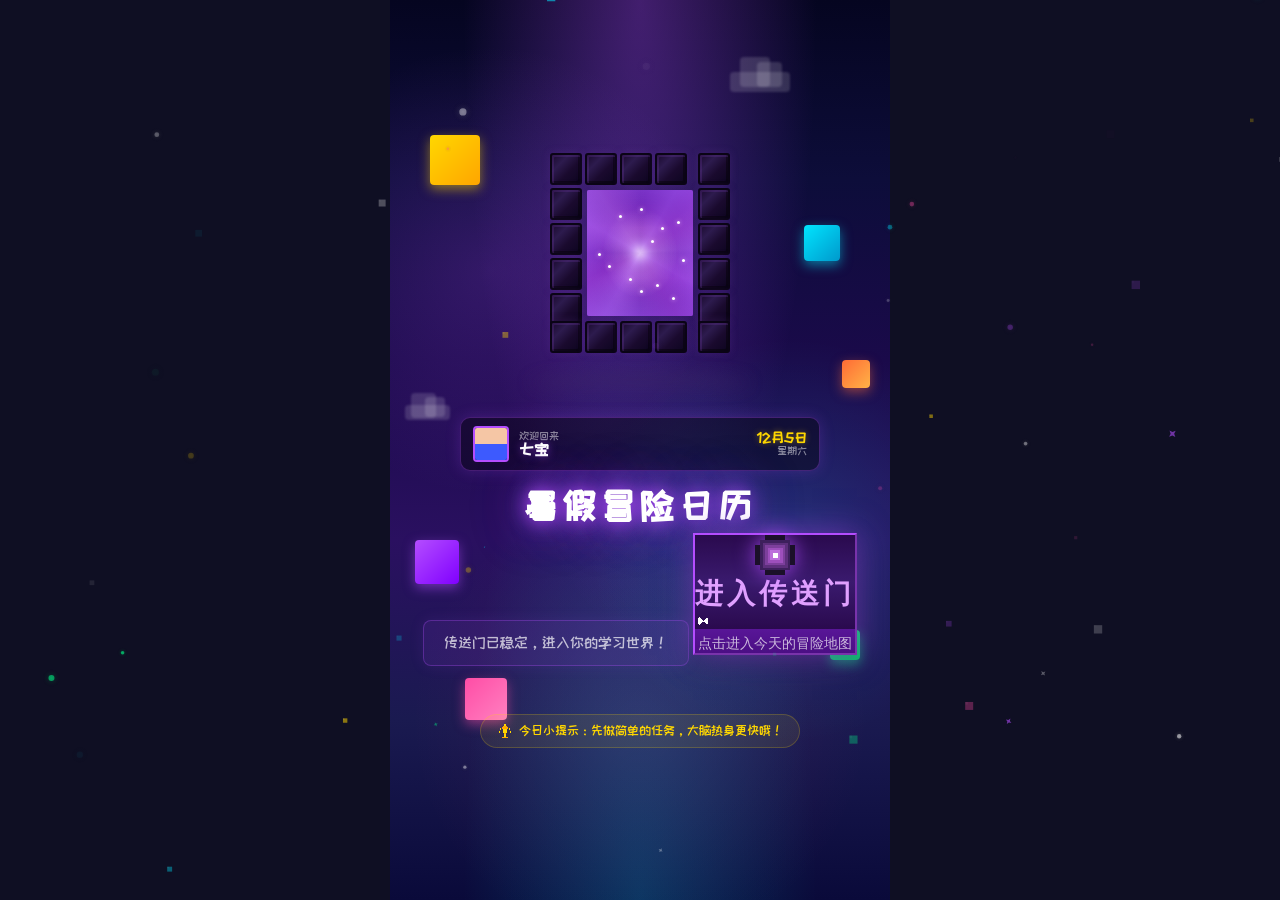
==== commit 6637c946: "Update: inline timer + back buttons + UI optimization" ====
--- a/index.html
+++ b/index.html
@@ -7,7 +7,15 @@
     <meta name="apple-mobile-web-app-status-bar-style" content="black-translucent">
     <title>我的世界 · 学习冒险日历</title>
     <link rel="stylesheet" href="style.css">
-    <link href="https://fonts.googleapis.com/css2?family=ZCOOL+KuaiLe&family=Press+Start+2P&display=swap" rel="stylesheet">
+    <!-- 字体预连接 + 加载 -->
+    <link rel="preconnect" href="https://fonts.googleapis.com">
+    <link rel="preconnect" href="https://fonts.gstatic.com" crossorigin>
+    <link rel="stylesheet" href="https://fonts.googleapis.com/css2?family=ZCOOL+KuaiLe&family=Press+Start+2P&display=swap" media="all">
+    <!-- 备用：使用系统字体确保可用 -->
+    <style>
+        /* 字体加载完成前使用fallback */
+        .it-countdown { font-family: 'Press Start 2P', 'Courier New', Consolas, monospace; }
+    </style>
 </head>
 <body>
     <div id="app">
@@ -103,7 +111,7 @@
                         <span class="btn-text-cn">进入传送门</span>
                         <span class="btn-arrow"><svg viewBox="0 0 16 16" shape-rendering="crispEdges" width="16" height="16"><rect x="3" y="5" width="1" height="6" fill="#FFFFFF"/><rect x="4" y="4" width="1" height="8" fill="#FFFFFF"/><rect x="5" y="5" width="1" height="6" fill="#FFFFFF"/><rect x="6" y="6" width="1" height="4" fill="#FFFFFF"/><rect x="7" y="7" width="1" height="2" fill="#FFFFFF"/><rect x="8" y="8" width="1" height="1" fill="#FFFFFF"/><rect x="9" y="7" width="1" height="2" fill="#FFFFFF"/><rect x="10" y="6" width="1" height="4" fill="#FFFFFF"/><rect x="11" y="5" width="1" height="6" fill="#FFFFFF"/><rect x="12" y="5" width="1" height="6" fill="#FFFFFF"/></svg></span>
                     </div>
-                    <div class="btn-sub">按下1.4秒，传送到今天的冒险地图</div>
+                    <div class="btn-sub">点击进入今天的冒险地图</div>
                 </button>
                 
                 <div class="daily-tip" id="daily-tip"><svg viewBox="0 0 16 16" shape-rendering="crispEdges" width="16" height="16" style="vertical-align:middle;"><rect x="7" y="1" width="2" height="2" fill="#FFD700"/><rect x="6" y="3" width="4" height="1" fill="#FFAA00"/><rect x="5" y="4" width="6" height="2" fill="#FFAA00"/><rect x="6" y="6" width="4" height="4" fill="#FFD700"/><rect x="7" y="10" width="2" height="1" fill="#FFAA00"/><rect x="7" y="11" width="2" height="3" fill="#FFD700"/><rect x="5" y="14" width="6" height="1" fill="#FFAA00"/><rect x="3" y="5" width="1" height="2" fill="#FFD700"/><rect x="12" y="5" width="1" height="2" fill="#FFD700"/><rect x="2" y="8" width="1" height="2" fill="#FFD700"/><rect x="13" y="8" width="1" height="2" fill="#FFD700"/></svg> 今日小提示：先做简单的任务，大脑热身更快哦！</div>
@@ -253,62 +261,8 @@
             </nav>
         </div>
 
-        <!-- 计时器全屏 -->
-        <div class="timer-screen" id="timerScreen">
-            <div class="timer-bg"></div>
-            <div class="timer-content">
-                <!-- 史蒂夫庆祝动画 -->
-                <div class="steve-celebrate" id="steveCelebrate">
-                    <svg viewBox="0 0 16 32" xmlns="http://www.w3.org/2000/svg" shape-rendering="crispEdges" class="celebrate-svg">
-                        <rect x="4" y="0" width="8" height="1" fill="#3B2A1A"/>
-                        <rect x="3" y="1" width="10" height="2" fill="#3B2A1A"/>
-                        <rect x="4" y="3" width="8" height="4" fill="#F5C6A5"/>
-                        <rect x="3" y="3" width="1" height="4" fill="#3B2A1A"/>
-                        <rect x="12" y="3" width="1" height="4" fill="#3B2A1A"/>
-                        <rect x="6" y="4" width="1" height="1" fill="#5F85CF"/>
-                        <rect x="9" y="4" width="1" height="1" fill="#5F85CF"/>
-                        <rect x="7" y="6" width="2" height="1" fill="#8B6B4A"/>
-                        <rect x="5" y="9" width="6" height="7" fill="#3D5AFE"/>
-                        <rect x="4" y="9" width="1" height="7" fill="#3D5AFE"/>
-                        <rect x="11" y="9" width="1" height="7" fill="#3D5AFE"/>
-                        <rect x="5" y="16" width="6" height="1" fill="#8B6914"/>
-                        <rect x="5" y="17" width="3" height="6" fill="#3F51B5"/>
-                        <rect x="8" y="17" width="3" height="6" fill="#3F51B5"/>
-                        <rect x="5" y="24" width="3" height="2" fill="#4A4A4A"/>
-                        <rect x="8" y="24" width="3" height="2" fill="#4A4A4A"/>
-                    </svg>
-                </div>
-                <div class="timer-head" id="timerIcon"><svg viewBox="0 0 16 16" shape-rendering="crispEdges" width="48" height="48"><rect x="5" y="2" width="6" height="1" fill="#C0C0C0"/><rect x="4" y="3" width="8" height="1" fill="#D0D0D0"/><rect x="3" y="4" width="10" height="1" fill="#E0E0E0"/><rect x="2" y="5" width="12" height="6" fill="#E8E8E8"/><rect x="3" y="11" width="10" height="1" fill="#D0D0D0"/><rect x="4" y="12" width="8" height="1" fill="#C0C0C0"/><rect x="5" y="13" width="6" height="1" fill="#B0B0B0"/><rect x="6" y="4" width="1" height="6" fill="#FF0000"/><rect x="8" y="4" width="1" height="4" fill="#000000"/><rect x="5" y="5" width="7" height="1" fill="#333333"/></svg></div>
-                <div class="timer-title" id="timerTaskName">任务名称</div>
-                <div class="timer-time" id="timerCountdown">60:00</div>
-                <!-- 番茄钟进度 -->
-                <div class="pomodoro-progress" id="pomodoroProgress">
-                    <div class="pomodoro-dots" id="pomodoroDots"></div>
-                    <div class="pomodoro-label" id="pomodoroLabel">进度: 0 / 4</div>
-                </div>
-                <div class="timer-ring" id="timerRing">
-                    <svg viewBox="0 0 200 200">
-                        <circle class="ring-bg" cx="100" cy="100" r="90"></circle>
-                        <circle class="ring-fg" id="ringFg" cx="100" cy="100" r="90"></circle>
-                    </svg>
-                </div>
-                <div class="timer-status" id="timerStatus">准备好了吗？</div>
-                <div class="timer-buttons">
-                    <button class="timer-btn start" id="startTimerBtn">
-                        <span class="tb-icon"><svg viewBox="0 0 16 16" shape-rendering="crispEdges" width="20" height="20"><rect x="3" y="2" width="10" height="12" fill="#00AA00"/><rect x="4" y="3" width="8" height="10" fill="#00CC00"/><rect x="5" y="4" width="6" height="8" fill="#00FF00"/><rect x="6" y="6" width="4" height="1" fill="#FFFFFF"/><rect x="7" y="8" width="2" height="1" fill="#FFFFFF"/><rect x="6" y="10" width="4" height="1" fill="#FFFFFF"/></svg></span>
-                        <span class="tb-label">开始冒险</span>
-                    </button>
-                    <button class="timer-btn pause" id="pauseTimerBtn" style="display:none;">
-                        <span class="tb-icon"><svg viewBox="0 0 16 16" shape-rendering="crispEdges" width="20" height="20"><rect x="3" y="2" width="4" height="12" fill="#FFAA00"/><rect x="9" y="2" width="4" height="12" fill="#FFAA00"/><rect x="4" y="3" width="2" height="10" fill="#FFD700"/><rect x="10" y="3" width="2" height="10" fill="#FFD700"/></svg></span>
-                        <span class="tb-label">暂停</span>
-                    </button>
-                    <button class="timer-btn finish" id="completeTimerBtn" style="display:none;">
-                        <span class="tb-icon"><svg viewBox="0 0 16 16" shape-rendering="crispEdges" width="20" height="20"><rect x="4" y="2" width="8" height="8" fill="#FFD700"/><rect x="5" y="1" width="6" height="1" fill="#FFD700"/><rect x="3" y="3" width="1" height="4" fill="#FFD700"/><rect x="12" y="3" width="1" height="4" fill="#FFD700"/><rect x="2" y="4" width="2" height="2" fill="#FFA500"/><rect x="12" y="4" width="2" height="2" fill="#FFA500"/><rect x="5" y="10" width="6" height="2" fill="#CD853F"/><rect x="4" y="12" width="8" height="2" fill="#8B4513"/><rect x="3" y="14" width="10" height="1" fill="#654321"/><rect x="7" y="4" width="2" height="3" fill="#FFFFFF"/><rect x="6" y="7" width="4" height="1" fill="#FFA500"/></svg></span>
-                        <span class="tb-label">完成!</span>
-                    </button>
-                </div>
-            </div>
-        </div>
+        <!-- 计时器全屏（已改为内联模式，保留元素兼容） -->
+        <div class="timer-screen" id="timerScreen" style="display:none;"></div>
 
         <!-- 奖励飞行动画容器 -->
         <div class="reward-fly-layer" id="rewardFlyLayer"></div>
@@ -471,6 +425,9 @@
         <!-- 商店页面 -->
         <div class="shop-screen" id="shopScreen">
             <div class="shop-title-bar">
+                <button class="back-btn" id="shopBackBtn" onclick="switchPage('task')">
+                    <svg viewBox="0 0 16 16" shape-rendering="crispEdges" width="16" height="16"><rect x="2" y="7" width="10" height="2" fill="#FFFFFF"/><rect x="2" y="6" width="2" height="4" fill="#FFFFFF"/><rect x="4" y="5" width="2" height="6" fill="#FFFFFF"/><rect x="6" y="4" width="2" height="8" fill="#FFFFFF"/></svg>
+                </button>
                 <span class="shop-heading"><svg viewBox="0 0 16 16" shape-rendering="crispEdges" width="20" height="20" style="vertical-align:middle;"><rect x="2" y="3" width="12" height="1" fill="#8B4513"/><rect x="3" y="4" width="10" height="1" fill="#A0522D"/><rect x="2" y="5" width="12" height="10" fill="#DEB887"/><rect x="1" y="15" width="14" height="1" fill="#654321"/><rect x="7" y="1" width="2" height="3" fill="#8B4513"/><rect x="4" y="6" width="3" height="3" fill="#87CEEB"/><rect x="9" y="6" width="3" height="3" fill="#87CEEB"/><rect x="4" y="10" width="8" height="4" fill="#8B4513"/><rect x="7" y="11" width="2" height="3" fill="#654321"/><rect x="2" y="14" width="12" height="1" fill="#654321"/></svg> 装备商店</span>
                 <span class="shop-money"><svg viewBox="0 0 16 16" shape-rendering="crispEdges" width="18" height="18" style="vertical-align:middle;"><rect x="5" y="3" width="6" height="1" fill="#FFD700"/><rect x="4" y="4" width="8" height="1" fill="#FFD700"/><rect x="3" y="5" width="10" height="6" fill="#FFAA00"/><rect x="4" y="11" width="8" height="1" fill="#FFD700"/><rect x="5" y="12" width="6" height="1" fill="#FFD700"/><rect x="6" y="6" width="4" height="4" fill="#FFC000"/><rect x="7" y="7" width="2" height="2" fill="#FFE680"/></svg> <span id="shopCoinVal">0</span></span>
             </div>
@@ -486,6 +443,12 @@
 
         <!-- 角色详情页 -->
         <div class="char-screen" id="charScreen">
+            <div class="char-header">
+                <button class="back-btn" onclick="switchPage('task')">
+                    <svg viewBox="0 0 16 16" shape-rendering="crispEdges" width="16" height="16"><rect x="2" y="7" width="10" height="2" fill="#FFFFFF"/><rect x="2" y="6" width="2" height="4" fill="#FFFFFF"/><rect x="4" y="5" width="2" height="6" fill="#FFFFFF"/><rect x="6" y="4" width="2" height="8" fill="#FFFFFF"/></svg>
+                </button>
+                <span class="char-title">我的英雄</span>
+            </div>
             <div class="char-showcase">
                 <div class="char-big" id="bigCharacter">
                     <!-- 史蒂夫像素画 SVG -->
@@ -564,7 +527,12 @@
 
         <!-- 成绩页面 -->
         <div class="stats-screen" id="statsScreen">
-            <div class="stats-title-bar"><svg viewBox="0 0 16 16" shape-rendering="crispEdges" width="18" height="18" style="vertical-align:middle;"><rect x="1" y="10" width="2" height="4" fill="#00CCFF"/><rect x="3" y="6" width="2" height="8" fill="#00CCFF"/><rect x="5" y="8" width="2" height="6" fill="#00CCFF"/><rect x="7" y="4" width="2" height="10" fill="#00CCFF"/><rect x="9" y="7" width="2" height="7" fill="#00CCFF"/><rect x="11" y="2" width="2" height="12" fill="#00CCFF"/><rect x="1" y="14" width="14" height="1" fill="#0088AA"/><rect x="1" y="1" width="1" height="13" fill="#0088AA"/><rect x="14" y="1" width="1" height="13" fill="#0088AA"/></svg> 冒险战绩</div>
+            <div class="stats-title-bar">
+                <button class="back-btn" onclick="switchPage('task')">
+                    <svg viewBox="0 0 16 16" shape-rendering="crispEdges" width="16" height="16"><rect x="2" y="7" width="10" height="2" fill="#FFFFFF"/><rect x="2" y="6" width="2" height="4" fill="#FFFFFF"/><rect x="4" y="5" width="2" height="6" fill="#FFFFFF"/><rect x="6" y="4" width="2" height="8" fill="#FFFFFF"/></svg>
+                </button>
+                <svg viewBox="0 0 16 16" shape-rendering="crispEdges" width="18" height="18" style="vertical-align:middle;"><rect x="1" y="10" width="2" height="4" fill="#00CCFF"/><rect x="3" y="6" width="2" height="8" fill="#00CCFF"/><rect x="5" y="8" width="2" height="6" fill="#00CCFF"/><rect x="7" y="4" width="2" height="10" fill="#00CCFF"/><rect x="9" y="7" width="2" height="7" fill="#00CCFF"/><rect x="11" y="2" width="2" height="12" fill="#00CCFF"/><rect x="1" y="14" width="14" height="1" fill="#0088AA"/><rect x="1" y="1" width="1" height="13" fill="#0088AA"/><rect x="14" y="1" width="1" height="13" fill="#0088AA"/></svg> 冒险战绩
+            </div>
             <div class="stats-cards">
                 <div class="s-card">
                     <div class="s-icon"><svg viewBox="0 0 16 16" shape-rendering="crispEdges" width="28" height="28"><rect x="4" y="2" width="8" height="8" fill="#FFD700"/><rect x="5" y="1" width="6" height="1" fill="#FFD700"/><rect x="3" y="3" width="1" height="4" fill="#FFD700"/><rect x="12" y="3" width="1" height="4" fill="#FFD700"/><rect x="2" y="4" width="2" height="2" fill="#FFA500"/><rect x="12" y="4" width="2" height="2" fill="#FFA500"/><rect x="5" y="10" width="6" height="2" fill="#CD853F"/><rect x="4" y="12" width="8" height="2" fill="#8B4513"/><rect x="3" y="14" width="10" height="1" fill="#654321"/><rect x="7" y="4" width="2" height="3" fill="#FFFFFF"/><rect x="6" y="7" width="4" height="1" fill="#FFA500"/></svg></div>
--- a/style.css
+++ b/style.css
@@ -0,0 +1,3395 @@
+/* 我的世界学习冒险 - 深色MC主题 */
+* {
+    margin: 0;
+    padding: 0;
+    box-sizing: border-box;
+    -webkit-tap-highlight-color: transparent;
+}
+
+:root {
+    --deep-dark: #0f0f23;
+    --dark-bg: #1a1a3e;
+    --mid-dark: #22224a;
+    --panel-bg: #2a2a50;
+    --accent-cyan: #00e5ff;
+    --accent-green: #00ff88;
+    --accent-gold: #ffd700;
+    --accent-purple: #b44dff;
+    --accent-pink: #ff4da6;
+    --text-primary: #ffffff;
+    --text-secondary: rgba(255,255,255,0.7);
+    --text-dim: rgba(255,255,255,0.5);
+    --border-glow: rgba(0, 229, 255, 0.5);
+    --font-cn: 'ZCOOL KuaiLe', 'PingFang SC', 'Microsoft YaHei', sans-serif;
+    --font-pixel: 'Press Start 2P', 'Courier New', 'Consolas', monospace;
+}
+
+html, body {
+    width: 100%;
+    height: 100%;
+    overflow-x: hidden;
+}
+
+body {
+    font-family: var(--font-cn);
+    background: var(--deep-dark);
+    color: var(--text-primary);
+    user-select: none;
+    -webkit-user-select: none;
+    touch-action: manipulation;
+}
+
+#app {
+    max-width: 500px;
+    margin: 0 auto;
+    min-height: 100vh;
+    position: relative;
+    background: var(--deep-dark);
+    overflow: hidden;
+}
+
+/* 粒子画布 */
+#particles {
+    position: fixed;
+    top: 0;
+    left: 0;
+    width: 100%;
+    height: 100%;
+    pointer-events: none;
+    z-index: 9999;
+}
+
+.screen {
+    display: none;
+    min-height: 100vh;
+    position: relative;
+}
+
+.screen.active {
+    display: flex;
+    flex-direction: column;
+}
+
+/* ============ 欢迎页 ============ */
+#welcomeScreen {
+    align-items: center;
+    justify-content: center;
+    padding: 30px 20px;
+    background: 
+        radial-gradient(ellipse at 50% 0%, rgba(180, 77, 255, 0.35) 0%, transparent 50%),
+        radial-gradient(ellipse at 50% 100%, rgba(0, 229, 255, 0.2) 0%, transparent 50%),
+        linear-gradient(180deg, #050520 0%, #0d0d3a 20%, #1a0a4a 40%, #2a1060 60%, #1a1a50 80%, #0a0a3a 100%);
+    overflow: hidden;
+}
+
+.welcome-bg {
+    position: absolute;
+    inset: 0;
+    background: 
+        radial-gradient(circle at 20% 30%, rgba(180, 77, 255, 0.2) 0%, transparent 30%),
+        radial-gradient(circle at 80% 60%, rgba(0, 229, 255, 0.15) 0%, transparent 30%),
+        radial-gradient(circle at 50% 80%, rgba(255, 77, 166, 0.1) 0%, transparent 30%);
+    animation: bgPulse 6s ease-in-out infinite;
+}
+
+@keyframes bgPulse {
+    0%, 100% { opacity: 0.8; }
+    50% { opacity: 1; }
+}
+
+.welcome-content {
+    position: relative;
+    z-index: 1;
+    text-align: center;
+    width: 100%;
+}
+
+/* ============ 传送门 ============ */
+.portal-wrap {
+    position: relative;
+    width: 220px;
+    height: 220px;
+    margin: 0 auto 30px;
+    display: flex;
+    align-items: center;
+    justify-content: center;
+}
+
+.portal-glow {
+    position: absolute;
+    width: 180%;
+    height: 180%;
+    background: radial-gradient(circle, rgba(180,77,255,0.5) 0%, rgba(0,229,255,0.3) 30%, transparent 70%);
+    animation: portalGlow 3s ease-in-out infinite;
+    pointer-events: none;
+}
+
+@keyframes portalGlow {
+    0%, 100% { opacity: 0.6; transform: scale(1); }
+    50% { opacity: 1; transform: scale(1.1); }
+}
+
+.portal-ring {
+    position: absolute;
+    width: 160px;
+    height: 160px;
+    border: 4px solid var(--accent-cyan);
+    border-radius: 50%;
+    box-shadow: 0 0 20px var(--accent-cyan), 0 0 40px rgba(0,229,255,0.3), inset 0 0 20px rgba(0,229,255,0.2);
+    animation: ringSpin 8s linear infinite;
+}
+
+.portal-ring::before {
+    content: '';
+    position: absolute;
+    inset: -8px;
+    border: 2px solid var(--accent-purple);
+    border-radius: 50%;
+    opacity: 0.6;
+    animation: ringSpin 4s linear infinite reverse;
+}
+
+@keyframes ringSpin {
+    to { transform: rotate(360deg); }
+}
+
+.portal-inner {
+    position: relative;
+    width: 120px;
+    height: 120px;
+    background: linear-gradient(135deg, rgba(180,77,255,0.4), rgba(0,229,255,0.4));
+    border: 3px solid var(--accent-cyan);
+    border-radius: 12px;
+    padding: 10px;
+    box-shadow: 0 0 30px var(--accent-cyan), inset 0 0 20px rgba(0,229,255,0.2);
+    animation: portalFloat 3s ease-in-out infinite;
+}
+
+@keyframes portalFloat {
+    0%, 100% { transform: translateY(0); }
+    50% { transform: translateY(-8px); }
+}
+
+.portal-core {
+    position: absolute;
+    top: 50%;
+    left: 50%;
+    width: 40px;
+    height: 40px;
+    background: radial-gradient(circle, #fff 0%, var(--accent-cyan) 40%, var(--accent-purple) 80%);
+    border-radius: 50%;
+    transform: translate(-50%, -50%);
+    animation: corePulse 2s ease-in-out infinite;
+    filter: blur(2px);
+}
+
+@keyframes corePulse {
+    0%, 100% { transform: translate(-50%, -50%) scale(1); opacity: 0.8; }
+    50% { transform: translate(-50%, -50%) scale(1.3); opacity: 1; }
+}
+
+.portal-blocks {
+    position: relative;
+    display: grid;
+    grid-template-columns: repeat(3, 28px);
+    gap: 3px;
+    justify-content: center;
+    align-items: center;
+    height: 100%;
+}
+
+.pblock {
+    width: 28px;
+    height: 28px;
+    border-radius: 3px;
+    animation: pblockGlow 2s ease-in-out infinite;
+}
+
+.pblock.p-pink {
+    background: linear-gradient(135deg, #ff4da6, #ff80c0);
+    box-shadow: 0 0 8px rgba(255,77,166,0.5);
+}
+
+.pblock.p-purple {
+    background: linear-gradient(135deg, #b44dff, #d480ff);
+    box-shadow: 0 0 8px rgba(180,77,255,0.5);
+}
+
+.pblock.p-sword {
+    background: linear-gradient(135deg, #8B6B3D, #A67B4D);
+    display: flex;
+    align-items: center;
+    justify-content: center;
+    font-size: 14px;
+    animation: pblockGlow 1.5s ease-in-out infinite;
+}
+
+@keyframes pblockGlow {
+    0%, 100% { filter: brightness(1); transform: scale(1); }
+    50% { filter: brightness(1.4); transform: scale(1.1); }
+}
+
+/* ============ 浮动方块 ============ */
+.float-block {
+    position: absolute;
+    border-radius: 4px;
+    pointer-events: none;
+    z-index: 0;
+}
+
+.fb-1 {
+    width: 50px;
+    height: 50px;
+    background: linear-gradient(135deg, #FFD700, #FFA500);
+    top: 15%;
+    left: 8%;
+    box-shadow: 0 4px 12px rgba(255,215,0,0.5);
+    animation: floatBlock1 6s ease-in-out infinite;
+}
+
+.fb-2 {
+    width: 36px;
+    height: 36px;
+    background: linear-gradient(135deg, #00e5ff, #0099cc);
+    top: 25%;
+    right: 10%;
+    box-shadow: 0 4px 12px rgba(0,229,255,0.5);
+    animation: floatBlock2 7s ease-in-out infinite;
+}
+
+.fb-3 {
+    width: 44px;
+    height: 44px;
+    background: linear-gradient(135deg, #b44dff, #8000ff);
+    top: 60%;
+    left: 5%;
+    box-shadow: 0 4px 12px rgba(180,77,255,0.5);
+    animation: floatBlock3 5s ease-in-out infinite;
+}
+
+.fb-4 {
+    width: 30px;
+    height: 30px;
+    background: linear-gradient(135deg, #00ff88, #00cc66);
+    top: 70%;
+    right: 6%;
+    box-shadow: 0 4px 12px rgba(0,255,136,0.5);
+    animation: floatBlock1 8s ease-in-out infinite 1s;
+}
+
+.fb-5 {
+    width: 42px;
+    height: 42px;
+    background: linear-gradient(135deg, #ff4da6, #ff80c0);
+    bottom: 20%;
+    left: 15%;
+    box-shadow: 0 4px 12px rgba(255,77,166,0.5);
+    animation: floatBlock2 6s ease-in-out infinite 0.5s;
+}
+
+.fb-6 {
+    width: 28px;
+    height: 28px;
+    background: linear-gradient(135deg, #FF6B35, #FFB347);
+    top: 40%;
+    right: 4%;
+    box-shadow: 0 4px 12px rgba(255,107,53,0.5);
+    animation: floatBlock3 7s ease-in-out infinite 2s;
+}
+
+@keyframes floatBlock1 {
+    0%, 100% { transform: translateY(0) rotate(0deg); }
+    50% { transform: translateY(-20px) rotate(10deg); }
+}
+
+@keyframes floatBlock2 {
+    0%, 100% { transform: translateY(0) rotate(0deg); }
+    50% { transform: translateY(-15px) rotate(-8deg); }
+}
+
+@keyframes floatBlock3 {
+    0%, 100% { transform: translateY(0) rotate(0deg); }
+    50% { transform: translateY(-25px) rotate(15deg); }
+}
+
+/* ============ 像素云 ============ */
+.pixel-cloud {
+    position: absolute;
+    background: rgba(255,255,255,0.15);
+    border-radius: 4px;
+    pointer-events: none;
+    z-index: 0;
+    image-rendering: pixelated;
+    filter: blur(1px);
+}
+
+.pixel-cloud::before,
+.pixel-cloud::after {
+    content: '';
+    position: absolute;
+    background: inherit;
+    border-radius: 4px;
+}
+
+.cloud-1 {
+    width: 60px;
+    height: 20px;
+    top: 8%;
+    right: 20%;
+    animation: cloudDrift1 12s linear infinite;
+}
+
+.cloud-1::before {
+    width: 30px;
+    height: 30px;
+    top: -15px;
+    left: 10px;
+}
+
+.cloud-1::after {
+    width: 25px;
+    height: 25px;
+    top: -10px;
+    right: 8px;
+}
+
+.cloud-2 {
+    width: 45px;
+    height: 15px;
+    top: 45%;
+    left: 3%;
+    animation: cloudDrift2 15s linear infinite;
+}
+
+.cloud-2::before {
+    width: 25px;
+    height: 25px;
+    top: -12px;
+    left: 6px;
+}
+
+.cloud-2::after {
+    width: 20px;
+    height: 20px;
+    top: -8px;
+    right: 5px;
+}
+
+.cloud-3 {
+    width: 55px;
+    height: 18px;
+    bottom: 35%;
+    right: 25%;
+    animation: cloudDrift1 18s linear infinite reverse;
+}
+
+.cloud-3::before {
+    width: 28px;
+    height: 28px;
+    top: -14px;
+    left: 8px;
+}
+
+.cloud-3::after {
+    width: 22px;
+    height: 22px;
+    top: -10px;
+    right: 6px;
+}
+
+@keyframes cloudDrift1 {
+    0% { transform: translateX(0); }
+    50% { transform: translateX(-30px); }
+    100% { transform: translateX(0); }
+}
+
+@keyframes cloudDrift2 {
+    0% { transform: translateX(0); }
+    50% { transform: translateX(25px); }
+    100% { transform: translateX(0); }
+}
+
+/* ============ 闪烁星星 ============ */
+.sparkle {
+    position: absolute;
+    width: 10px;
+    height: 10px;
+    pointer-events: none;
+    z-index: 2;
+}
+
+.sparkle::before {
+    content: '';
+    position: absolute;
+    inset: 0;
+    background: var(--accent-gold);
+    clip-path: polygon(50% 0%, 60% 40%, 100% 50%, 60% 60%, 50% 100%, 40% 60%, 0% 50%, 40% 40%);
+    animation: sparkleTwinkle 2s ease-in-out infinite;
+    filter: drop-shadow(0 0 4px var(--accent-gold));
+}
+
+.sp-1 { top: 12%; left: 30%; animation-delay: 0s; }
+.sp-2 { top: 18%; right: 25%; animation-delay: 0.3s; }
+.sp-3 { top: 35%; left: 12%; animation-delay: 0.6s; }
+.sp-4 { top: 55%; right: 15%; animation-delay: 0.9s; }
+.sp-5 { top: 75%; left: 20%; animation-delay: 1.2s; }
+.sp-6 { top: 85%; right: 30%; animation-delay: 0.4s; }
+.sp-7 { top: 28%; right: 8%; animation-delay: 1.5s; }
+.sp-8 { top: 65%; left: 8%; animation-delay: 0.8s; }
+
+@keyframes sparkleTwinkle {
+    0%, 100% { opacity: 0.3; transform: scale(0.6) rotate(0deg); }
+    50% { opacity: 1; transform: scale(1.2) rotate(45deg); }
+}
+
+/* ============ MC下界传送门 ============ */
+.nether-portal {
+    position: relative;
+    width: 200px;
+    height: 240px;
+    margin: 0 auto 24px;
+}
+
+.obsidian-frame {
+    position: relative;
+    width: 180px;
+    height: 200px;
+    margin: 0 auto;
+}
+
+.obsidian-block {
+    position: absolute;
+    background: linear-gradient(135deg, #1a0a2e 0%, #2d1b4e 30%, #1a0a2e 60%, #0d0520 100%);
+    border: 2px solid #0a0415;
+    border-radius: 3px;
+    box-shadow: 
+        inset 2px 2px 0 rgba(100, 50, 150, 0.3),
+        inset -2px -2px 0 rgba(0,0,0,0.4),
+        0 0 8px rgba(100, 50, 150, 0.3);
+    image-rendering: pixelated;
+}
+
+/* 顶部黑曜石 */
+.ob-tl { top: 0; left: 0; width: 32px; height: 32px; }
+.ob-t1 { top: 0; left: 35px; width: 32px; height: 32px; }
+.ob-t2 { top: 0; left: 70px; width: 32px; height: 32px; }
+.ob-t3 { top: 0; left: 105px; width: 32px; height: 32px; }
+.ob-tr { top: 0; right: 0; width: 32px; height: 32px; }
+
+/* 左侧黑曜石 */
+.ob-l1 { top: 35px; left: 0; width: 32px; height: 32px; }
+.ob-l2 { top: 70px; left: 0; width: 32px; height: 32px; }
+.ob-l3 { top: 105px; left: 0; width: 32px; height: 32px; }
+.ob-l4 { top: 140px; left: 0; width: 32px; height: 32px; }
+
+/* 右侧黑曜石 */
+.ob-r1 { top: 35px; right: 0; width: 32px; height: 32px; }
+.ob-r2 { top: 70px; right: 0; width: 32px; height: 32px; }
+.ob-r3 { top: 105px; right: 0; width: 32px; height: 32px; }
+.ob-r4 { top: 140px; right: 0; width: 32px; height: 32px; }
+
+/* 底部黑曜石 */
+.ob-bl { bottom: 0; left: 0; width: 32px; height: 32px; }
+.ob-b1 { bottom: 0; left: 35px; width: 32px; height: 32px; }
+.ob-b2 { bottom: 0; left: 70px; width: 32px; height: 32px; }
+.ob-b3 { bottom: 0; left: 105px; width: 32px; height: 32px; }
+.ob-br { bottom: 0; right: 0; width: 32px; height: 32px; }
+
+/* 传送门内部 */
+.portal-interior {
+    position: absolute;
+    top: 37px;
+    left: 37px;
+    width: 106px;
+    height: 126px;
+    overflow: hidden;
+    border-radius: 2px;
+    background: linear-gradient(180deg, 
+        rgba(100, 30, 180, 0.9) 0%, 
+        rgba(140, 50, 200, 0.95) 30%, 
+        rgba(120, 40, 190, 1) 50%, 
+        rgba(140, 50, 200, 0.95) 70%, 
+        rgba(100, 30, 180, 0.9) 100%);
+    box-shadow: 
+        inset 0 0 30px rgba(180, 100, 255, 0.6),
+        inset 0 0 60px rgba(100, 30, 180, 0.4);
+    animation: portalSwirl 3s linear infinite;
+}
+
+@keyframes portalSwirl {
+    0% { background-position: 0% 0%; }
+    100% { background-position: 100% 100%; }
+}
+
+.portal-swirl {
+    position: absolute;
+    width: 200%;
+    height: 200%;
+    top: -50%;
+    left: -50%;
+    background: conic-gradient(
+        from 0deg,
+        transparent 0deg,
+        rgba(180, 100, 255, 0.3) 30deg,
+        rgba(140, 50, 200, 0.5) 60deg,
+        transparent 90deg,
+        rgba(180, 100, 255, 0.3) 120deg,
+        rgba(140, 50, 200, 0.5) 150deg,
+        transparent 180deg,
+        rgba(180, 100, 255, 0.3) 210deg,
+        rgba(140, 50, 200, 0.5) 240deg,
+        transparent 270deg,
+        rgba(180, 100, 255, 0.3) 300deg,
+        rgba(140, 50, 200, 0.5) 330deg,
+        transparent 360deg
+    );
+    animation: swirlRotate 4s linear infinite;
+}
+
+.portal-swirl-2 {
+    position: absolute;
+    width: 150%;
+    height: 150%;
+    top: -25%;
+    left: -25%;
+    background: conic-gradient(
+        from 45deg,
+        transparent 0deg,
+        rgba(200, 150, 255, 0.2) 40deg,
+        transparent 80deg,
+        rgba(200, 150, 255, 0.2) 160deg,
+        transparent 200deg,
+        rgba(200, 150, 255, 0.2) 280deg,
+        transparent 320deg
+    );
+    animation: swirlRotate 6s linear infinite reverse;
+}
+
+@keyframes swirlRotate {
+    to { transform: rotate(360deg); }
+}
+
+.portal-swirl-3 {
+    position: absolute;
+    inset: 0;
+    background: radial-gradient(ellipse at 50% 50%, 
+        rgba(255, 200, 255, 0.4) 0%, 
+        transparent 50%);
+    animation: swirlPulse 1.5s ease-in-out infinite;
+}
+
+@keyframes swirlPulse {
+    0%, 100% { opacity: 0.6; }
+    50% { opacity: 1; }
+}
+
+.portal-particles {
+    position: absolute;
+    inset: 0;
+    pointer-events: none;
+}
+
+.pp {
+    position: absolute;
+    width: 3px;
+    height: 3px;
+    background: #fff;
+    border-radius: 50%;
+    box-shadow: 0 0 4px rgba(255, 200, 255, 0.8);
+    animation: ppFloat 2s ease-in-out infinite;
+}
+
+.pp-1 { top: 20%; left: 30%; animation-delay: 0s; }
+.pp-2 { top: 40%; left: 60%; animation-delay: 0.2s; }
+.pp-3 { top: 60%; left: 20%; animation-delay: 0.4s; }
+.pp-4 { top: 80%; left: 50%; animation-delay: 0.6s; }
+.pp-5 { top: 30%; left: 70%; animation-delay: 0.8s; }
+.pp-6 { top: 70%; left: 40%; animation-delay: 1s; }
+.pp-7 { top: 15%; left: 50%; animation-delay: 0.3s; }
+.pp-8 { top: 85%; left: 80%; animation-delay: 0.5s; }
+.pp-9 { top: 50%; left: 10%; animation-delay: 0.7s; }
+.pp-10 { top: 25%; left: 85%; animation-delay: 0.9s; }
+.pp-11 { top: 75%; left: 65%; animation-delay: 1.1s; }
+.pp-12 { top: 55%; left: 90%; animation-delay: 0.1s; }
+
+@keyframes ppFloat {
+    0%, 100% { transform: translateY(0) scale(1); opacity: 0.8; }
+    50% { transform: translateY(-15px) scale(1.5); opacity: 1; }
+}
+
+.portal-glow-core {
+    position: absolute;
+    top: 50%;
+    left: 50%;
+    transform: translate(-50%, -50%);
+    width: 30px;
+    height: 30px;
+    background: radial-gradient(circle, rgba(255,255,255,0.8) 0%, rgba(200,150,255,0.5) 40%, transparent 70%);
+    border-radius: 50%;
+    animation: corePulse 1s ease-in-out infinite;
+    filter: blur(3px);
+}
+
+@keyframes corePulse {
+    0%, 100% { transform: translate(-50%, -50%) scale(1); opacity: 0.7; }
+    50% { transform: translate(-50%, -50%) scale(1.3); opacity: 1; }
+}
+
+.portal-ground {
+    position: absolute;
+    bottom: 0;
+    left: 50%;
+    transform: translateX(-50%);
+    width: 220px;
+    height: 20px;
+    background: linear-gradient(180deg, rgba(60, 40, 100, 0.6) 0%, transparent 100%);
+    border-radius: 50%;
+    filter: blur(8px);
+}
+
+/* 玩家信息条 */
+.player-bar {
+    display: flex;
+    align-items: center;
+    justify-content: space-between;
+    background: rgba(0,0,0,0.4);
+    border: 1px solid rgba(180, 77, 255, 0.3);
+    border-radius: 10px;
+    padding: 8px 12px;
+    margin: 0 auto 16px;
+    max-width: 360px;
+    box-shadow: 0 0 15px rgba(180, 77, 255, 0.2);
+}
+
+.player-avatar {
+    width: 36px;
+    height: 36px;
+    border: 2px solid var(--accent-purple);
+    border-radius: 4px;
+    overflow: hidden;
+    background: #F5C6A5;
+    position: relative;
+}
+
+.av-head {
+    width: 100%;
+    height: 100%;
+    background: linear-gradient(180deg, #F5C6A5 50%, #3D5AFE 50%);
+}
+
+.player-info-col {
+    flex: 1;
+    margin-left: 10px;
+    text-align: left;
+}
+
+.player-greeting {
+    font-size: 11px;
+    color: var(--text-dim);
+}
+
+.player-welcome-name {
+    font-size: 16px;
+    color: var(--text-primary);
+    font-weight: bold;
+    text-shadow: 0 0 8px rgba(180, 77, 255, 0.5);
+}
+
+.player-date-info {
+    text-align: right;
+}
+
+.date-today {
+    font-size: 14px;
+    color: var(--accent-gold);
+    font-weight: bold;
+    text-shadow: 0 0 6px rgba(255, 215, 0, 0.4);
+}
+
+.date-week {
+    font-size: 11px;
+    color: var(--text-dim);
+}
+
+.welcome-title {
+    font-size: 36px;
+    color: var(--text-primary);
+    text-shadow: 0 0 20px var(--accent-purple), 0 0 40px rgba(180, 77, 255, 0.5), 0 0 60px rgba(100, 30, 180, 0.4);
+    margin-bottom: 10px;
+    letter-spacing: 6px;
+    font-weight: bold;
+}
+
+.welcome-desc {
+    font-size: 15px;
+    color: var(--text-secondary);
+    margin-bottom: 28px;
+    line-height: 1.6;
+    background: rgba(180, 77, 255, 0.1);
+    padding: 10px 20px;
+    border-radius: 8px;
+    border: 1px solid rgba(180, 77, 255, 0.3);
+    display: inline-block;
+    box-shadow: 0 0 15px rgba(180, 77, 255, 0.1);
+}
+
+/* 下界按钮 */
+.nether-btn {
+    background: linear-gradient(180deg, #8b2fd4 0%, #6b1fb4 50%, #4b0f84 100%);
+    border-color: var(--accent-purple);
+    box-shadow: 0 0 30px rgba(180, 77, 255, 0.5), 0 8px 24px rgba(0,0,0,0.3);
+}
+
+.nether-btn:active {
+    box-shadow: 0 0 50px rgba(180, 77, 255, 0.7), 0 4px 12px rgba(0,0,0,0.3);
+}
+
+.nether-btn .btn-inner {
+    background: linear-gradient(180deg, #2a0a4e 0%, #3a1a6e 50%, #2a0a4e 100%);
+}
+
+.nether-btn .btn-icon {
+    font-size: 28px;
+    filter: drop-shadow(0 0 10px rgba(180, 77, 255, 0.8));
+    display: flex;
+    align-items: center;
+    justify-content: center;
+}
+
+.nether-btn .btn-icon svg {
+    width: 40px;
+    height: 40px;
+    image-rendering: pixelated;
+}
+
+.nether-btn .btn-text-cn {
+    color: #e0a0ff;
+}
+
+.daily-tip {
+    margin-top: 20px;
+    font-size: 13px;
+    color: var(--accent-gold);
+    background: rgba(255, 215, 0, 0.08);
+    padding: 8px 16px;
+    border-radius: 20px;
+    display: inline-flex;
+    align-items: center;
+    gap: 6px;
+    border: 1px solid rgba(255, 215, 0, 0.2);
+}
+
+.daily-tip svg {
+    width: 16px;
+    height: 16px;
+    image-rendering: pixelated;
+}
+
+.btn-crystal {
+    font-size: 32px;
+    filter: drop-shadow(0 0 8px rgba(0,229,255,0.6));
+}
+
+.btn-text-cn {
+    font-size: 28px;
+    color: var(--accent-green);
+    letter-spacing: 4px;
+    font-weight: bold;
+}
+
+.btn-arrow {
+    font-size: 20px;
+    color: var(--accent-cyan);
+    display: flex;
+    align-items: center;
+}
+
+.btn-arrow svg {
+    width: 16px;
+    height: 16px;
+    image-rendering: pixelated;
+}
+
+.btn-sub {
+    font-size: 14px;
+    color: var(--text-secondary);
+    margin-top: 6px;
+}
+
+/* ============ 角色创建 ============ */
+#characterCreate {
+    align-items: center;
+    justify-content: center;
+    padding: 30px 20px;
+    background: linear-gradient(180deg, #0a0a2e, #1a1a3e);
+}
+
+.create-panel {
+    width: 100%;
+    max-width: 360px;
+    background: var(--panel-bg);
+    border: 2px solid var(--border-glow);
+    border-radius: 16px;
+    padding: 30px 20px;
+    box-shadow: 0 0 40px rgba(0,229,255,0.2);
+}
+
+.panel-title {
+    font-size: 24px;
+    text-align: center;
+    margin-bottom: 24px;
+    color: var(--accent-gold);
+    text-shadow: 0 0 10px rgba(255,215,0,0.5);
+}
+
+.character-preview {
+    background: linear-gradient(180deg, #1a3a4e, #2a4a5e);
+    border: 2px solid var(--border-glow);
+    border-radius: 12px;
+    padding: 20px;
+    margin-bottom: 20px;
+    display: flex;
+    justify-content: center;
+}
+
+.char-box {
+    display: flex;
+    flex-direction: column;
+    align-items: center;
+}
+
+.char-head {
+    width: 60px;
+    height: 60px;
+    background: #F5C6A5;
+    border: 3px solid #D4A88B;
+    border-radius: 4px;
+}
+
+.char-body {
+    width: 50px;
+    height: 50px;
+    background: #3D5AFE;
+    border: 3px solid #1A237E;
+    border-radius: 4px;
+}
+
+.char-legs {
+    width: 60px;
+    height: 50px;
+    background: #1A237E;
+    border-radius: 4px;
+}
+
+.skin-options {
+    display: flex;
+    gap: 10px;
+    justify-content: center;
+    margin-bottom: 20px;
+}
+
+.skin-opt {
+    display: flex;
+    flex-direction: column;
+    align-items: center;
+    gap: 6px;
+    font-size: 12px;
+    color: var(--text-secondary);
+    padding: 10px;
+    border: 2px solid transparent;
+    border-radius: 10px;
+    cursor: pointer;
+    transition: all 0.2s;
+}
+
+.skin-opt.active {
+    border-color: var(--accent-cyan);
+    background: rgba(0,229,255,0.1);
+    color: var(--accent-cyan);
+}
+
+.skin-preview {
+    width: 40px;
+    height: 40px;
+    border: 2px solid rgba(255,255,255,0.3);
+    border-radius: 4px;
+}
+
+.hero-input {
+    width: 100%;
+    padding: 14px;
+    font-size: 18px;
+    background: var(--mid-dark);
+    border: 2px solid var(--border-glow);
+    border-radius: 10px;
+    color: var(--text-primary);
+    font-family: var(--font-cn);
+    text-align: center;
+    margin-bottom: 20px;
+    outline: none;
+}
+
+.hero-input:focus {
+    border-color: var(--accent-gold);
+    box-shadow: 0 0 10px rgba(255,215,0,0.3);
+}
+
+.start-btn {
+    width: 100%;
+    padding: 16px;
+    background: linear-gradient(180deg, var(--accent-green), #00cc6a);
+    border: 2px solid var(--accent-green);
+    border-radius: 12px;
+    color: white;
+    font-size: 20px;
+    font-family: var(--font-cn);
+    cursor: pointer;
+    box-shadow: 0 0 20px rgba(0,255,136,0.3);
+    transition: transform 0.1s;
+}
+
+.start-btn:active {
+    transform: scale(0.97);
+}
+
+/* ============ 主应用 ============ */
+#mainApp.active {
+    display: flex;
+    flex-direction: column;
+    min-height: 100vh;
+    padding-bottom: 70px;
+}
+
+/* 角色装备面板 */
+.char-panel {
+    position: relative;
+    background: linear-gradient(180deg, rgba(30,20,60,0.95) 0%, rgba(20,15,45,0.95) 100%);
+    border: 2px solid var(--accent-cyan);
+    border-radius: 12px;
+    margin: 8px;
+    padding: 12px 10px 10px;
+    overflow: hidden;
+    box-shadow: 0 0 20px rgba(0,229,255,0.2);
+}
+
+.cp-bg {
+    position: absolute;
+    inset: 0;
+    background: 
+        radial-gradient(ellipse at 50% 30%, rgba(180,77,255,0.3) 0%, transparent 50%),
+        radial-gradient(ellipse at 50% 80%, rgba(0,229,255,0.15) 0%, transparent 40%);
+    pointer-events: none;
+}
+
+.cp-bg::before {
+    content: '';
+    position: absolute;
+    inset: 0;
+    background-image: 
+        linear-gradient(rgba(0,229,255,0.05) 1px, transparent 1px),
+        linear-gradient(90deg, rgba(0,229,255,0.05) 1px, transparent 1px);
+    background-size: 20px 20px;
+}
+
+.cp-character {
+    position: relative;
+    display: flex;
+    flex-direction: column;
+    align-items: center;
+    margin: 0 auto;
+    z-index: 1;
+    padding: 4px 0;
+}
+
+.char-glow {
+    position: absolute;
+    width: 100px;
+    height: 100px;
+    top: 0px;
+    background: radial-gradient(circle, rgba(0,229,255,0.4) 0%, rgba(180,77,255,0.2) 40%, transparent 70%);
+    border-radius: 50%;
+    animation: charGlow 3s ease-in-out infinite;
+    pointer-events: none;
+}
+
+@keyframes charGlow {
+    0%, 100% { opacity: 0.7; transform: scale(1); }
+    50% { opacity: 1; transform: scale(1.1); }
+}
+
+/* MC角色像素风 */
+.char-mc {
+    position: relative;
+    display: flex;
+    flex-direction: column;
+    align-items: center;
+    z-index: 1;
+}
+
+.mc-head {
+    width: 44px;
+    height: 44px;
+    background: #F5C6A5;
+    border: 2px solid #D4A88B;
+    border-radius: 2px;
+    position: relative;
+    image-rendering: pixelated;
+    box-shadow: inset -3px -3px 0 rgba(0,0,0,0.15);
+}
+
+/* 史蒂夫头发样式 */
+.mc-head::before {
+    content: '';
+    position: absolute;
+    top: -2px;
+    left: -2px;
+    right: -2px;
+    height: 12px;
+    background: #3B2A1A;
+    border-radius: 2px 2px 0 0;
+}
+
+.mc-head::after {
+    content: '';
+    position: absolute;
+    top: 8px;
+    left: -3px;
+    width: 3px;
+    height: 12px;
+    background: #3B2A1A;
+}
+
+.mc-eye {
+    position: absolute;
+    width: 5px;
+    height: 5px;
+    background: #5F85CF;
+    top: 18px;
+    border-radius: 1px;
+}
+
+.mc-eye.left { left: 9px; }
+.mc-eye.right { right: 9px; }
+
+.mc-eye::after {
+    content: '';
+    position: absolute;
+    top: 0;
+    left: 0;
+    width: 2px;
+    height: 2px;
+    background: #FFFFFF;
+}
+
+.mc-mouth {
+    position: absolute;
+    bottom: 9px;
+    left: 50%;
+    transform: translateX(-50%);
+    width: 10px;
+    height: 3px;
+    background: #8B6B4D;
+    border-radius: 1px;
+}
+
+.mc-body {
+    width: 36px;
+    height: 32px;
+    background: #3D5AFE;
+    border: 2px solid #2A3AEE;
+    border-top: none;
+    border-radius: 1px;
+    position: relative;
+    box-shadow: inset -3px -3px 0 rgba(0,0,0,0.15);
+}
+
+.mc-body::before {
+    content: '';
+    position: absolute;
+    bottom: -4px;
+    left: 0;
+    right: 0;
+    height: 4px;
+    background: #8B6914;
+}
+
+.mc-arms {
+    position: absolute;
+    top: 46px;
+    left: 50%;
+    transform: translateX(-50%);
+    width: 56px;
+    display: flex;
+    justify-content: space-between;
+    pointer-events: none;
+}
+
+.mc-arm {
+    width: 9px;
+    height: 26px;
+    background: #3D5AFE;
+    border: 2px solid #2A3AEE;
+    border-radius: 1px;
+}
+
+.mc-arm::after {
+    content: '';
+    position: absolute;
+    bottom: -2px;
+    left: -2px;
+    right: -2px;
+    height: 6px;
+    background: #F5C6A5;
+    border: 2px solid #D4A88B;
+    border-radius: 1px;
+}
+
+.mc-arm.left { position: relative; }
+.mc-arm.right { position: relative; }
+
+.mc-legs {
+    width: 36px;
+    height: 20px;
+    background: #3F51B5;
+    border: 2px solid #2A3A9A;
+    border-top: none;
+    border-radius: 1px;
+    display: flex;
+    box-shadow: inset -3px -3px 0 rgba(0,0,0,0.2);
+    position: relative;
+}
+
+.mc-legs::before {
+    content: '';
+    position: absolute;
+    bottom: -3px;
+    left: 0;
+    right: 0;
+    height: 5px;
+    background: #4A4A4A;
+    border-radius: 0 0 1px 1px;
+}
+
+.mc-legs::before,
+.mc-legs::after {
+    content: '';
+    flex: 1;
+    height: 100%;
+}
+
+.mc-legs::after {
+    border-right: 1px solid rgba(0,0,0,0.3);
+}
+
+.char-info {
+    margin-top: 6px;
+    text-align: center;
+}
+
+.char-name {
+    font-size: 14px;
+    color: var(--text-primary);
+    font-weight: bold;
+    text-shadow: 0 0 8px rgba(0,229,255,0.5);
+}
+
+.char-level {
+    font-size: 10px;
+    color: var(--accent-gold);
+    font-family: var(--font-pixel);
+    text-shadow: 0 0 6px rgba(255,215,0,0.4);
+}
+
+/* 装备槽位 */
+.cp-slots-left,
+.cp-slots-right {
+    position: absolute;
+    top: 50%;
+    transform: translateY(-50%);
+    display: flex;
+    flex-direction: column;
+    gap: 8px;
+    z-index: 2;
+}
+
+.cp-slots-left { left: 4px; }
+.cp-slots-right { right: 4px; }
+
+.cp-slot {
+    display: flex;
+    flex-direction: column;
+    align-items: center;
+    gap: 2px;
+}
+
+.slot-inner {
+    width: 34px;
+    height: 34px;
+    background: linear-gradient(135deg, rgba(0,0,0,0.6), rgba(30,20,60,0.6));
+    border: 2px solid rgba(0,229,255,0.4);
+    border-radius: 4px;
+    display: flex;
+    align-items: center;
+    justify-content: center;
+    font-size: 16px;
+    transition: all 0.3s;
+    position: relative;
+}
+
+.slot-inner svg {
+    width: 22px;
+    height: 22px;
+    image-rendering: pixelated;
+}
+
+.slot-label {
+    display: none;
+}
+
+.cp-slot.has-item .slot-inner {
+    border-color: var(--accent-gold);
+    background: linear-gradient(135deg, rgba(255,215,0,0.2), rgba(255,165,0,0.2));
+    box-shadow: 0 0 12px rgba(255,215,0,0.5), inset 0 0 8px rgba(255,215,0,0.2);
+}
+
+.cp-slot.has-item .slot-inner::after {
+    content: '';
+    position: absolute;
+    top: -2px;
+    right: -2px;
+    width: 10px;
+    height: 10px;
+    background: var(--accent-gold);
+    border-radius: 50%;
+    box-shadow: 0 0 6px var(--accent-gold);
+}
+
+.slot-label {
+    font-size: 10px;
+    color: var(--text-dim);
+}
+
+.cp-slot.has-item .slot-label {
+    color: var(--accent-gold);
+}
+
+/* 底部属性条 */
+.cp-stats {
+    display: flex;
+    justify-content: center;
+    gap: 12px;
+    margin-top: 12px;
+    padding-top: 10px;
+    border-top: 1px solid rgba(0,229,255,0.2);
+    position: relative;
+    z-index: 1;
+}
+
+.stat-exp,
+.stat-coin,
+.stat-gem {
+    display: flex;
+    align-items: center;
+    gap: 4px;
+    background: rgba(0,0,0,0.4);
+    border: 1px solid rgba(255,255,255,0.1);
+    padding: 4px 10px;
+    border-radius: 16px;
+    font-size: 12px;
+}
+
+.stat-ico {
+    font-size: 14px;
+    display: flex;
+    align-items: center;
+}
+
+.stat-ico svg {
+    width: 18px;
+    height: 18px;
+    image-rendering: pixelated;
+}
+
+.stat-val {
+    color: var(--text-primary);
+    font-weight: bold;
+}
+
+.exp-bar {
+    width: 50px;
+    height: 6px;
+    background: rgba(255,255,255,0.1);
+    border-radius: 3px;
+    overflow: hidden;
+}
+
+.exp-fill {
+    height: 100%;
+    background: linear-gradient(90deg, var(--accent-green), var(--accent-cyan));
+    transition: width 0.5s;
+}
+
+/* 顶部状态条 */
+.top-bar {
+    background: var(--mid-dark);
+    border-bottom: 2px solid var(--border-glow);
+    padding: 12px 16px;
+    display: flex;
+    justify-content: space-between;
+    align-items: center;
+    gap: 10px;
+}
+
+.player-tag {
+    display: flex;
+    align-items: center;
+    gap: 10px;
+}
+
+.mini-avatar {
+    width: 36px;
+    height: 36px;
+    background: linear-gradient(135deg, #F5C6A5, #3D5AFE);
+    border: 2px solid var(--accent-cyan);
+    border-radius: 6px;
+}
+
+.tag-info {
+    display: flex;
+    flex-direction: column;
+}
+
+.tag-name {
+    font-size: 14px;
+    color: var(--text-primary);
+}
+
+.tag-level {
+    font-size: 11px;
+    color: var(--accent-gold);
+    font-family: var(--font-pixel);
+}
+
+.currency-row {
+    display: flex;
+    gap: 8px;
+}
+
+.currency-item {
+    display: flex;
+    align-items: center;
+    gap: 4px;
+    background: rgba(0,0,0,0.4);
+    border: 1px solid rgba(255,255,255,0.1);
+    padding: 6px 10px;
+    border-radius: 20px;
+    font-size: 13px;
+}
+
+.cur-icon {
+    font-size: 16px;
+}
+
+.cur-val {
+    color: var(--text-primary);
+    font-weight: bold;
+}
+
+.exp-bar-small {
+    width: 50px;
+    height: 6px;
+    background: rgba(255,255,255,0.1);
+    border-radius: 3px;
+    overflow: hidden;
+}
+
+.exp-fill {
+    height: 100%;
+    background: linear-gradient(90deg, var(--accent-green), var(--accent-cyan));
+    transition: width 0.5s;
+}
+
+/* 快速装备栏 */
+.quick-equip {
+    display: flex;
+    justify-content: space-around;
+    padding: 10px;
+    background: rgba(0,0,0,0.3);
+    border-bottom: 1px solid rgba(255,255,255,0.1);
+}
+
+.q-slot {
+    width: 44px;
+    height: 44px;
+    background: rgba(0,0,0,0.5);
+    border: 2px solid rgba(255,255,255,0.2);
+    border-radius: 8px;
+    display: flex;
+    align-items: center;
+    justify-content: center;
+    font-size: 20px;
+    cursor: pointer;
+    transition: all 0.2s;
+}
+
+.q-slot.has-item {
+    border-color: var(--accent-gold);
+    background: rgba(255,215,0,0.15);
+    box-shadow: 0 0 10px rgba(255,215,0,0.3);
+}
+
+/* 日期导航 */
+.date-nav {
+    display: flex;
+    justify-content: center;
+    align-items: center;
+    gap: 12px;
+    padding: 12px;
+}
+
+.nav-arrow {
+    width: 36px;
+    height: 36px;
+    background: var(--mid-dark);
+    border: 1px solid var(--border-glow);
+    border-radius: 8px;
+    color: var(--accent-cyan);
+    font-size: 14px;
+    cursor: pointer;
+    display: flex;
+    align-items: center;
+    justify-content: center;
+}
+
+.nav-arrow svg {
+    width: 16px;
+    height: 16px;
+    image-rendering: pixelated;
+}
+
+.date-label {
+    font-size: 16px;
+    color: var(--text-primary);
+    padding: 6px 16px;
+    background: var(--mid-dark);
+    border-radius: 20px;
+    min-width: 100px;
+    text-align: center;
+}
+
+.home-btn {
+    width: 36px;
+    height: 36px;
+    background: var(--mid-dark);
+    border: 1px solid var(--accent-gold);
+    border-radius: 8px;
+    font-size: 14px;
+    cursor: pointer;
+}
+
+/* 标签页 */
+.tabs {
+    display: flex;
+    padding: 0 12px;
+    gap: 8px;
+    overflow-x: auto;
+}
+
+.tab {
+    flex: 1;
+    padding: 10px 12px;
+    background: var(--mid-dark);
+    border: 1px solid rgba(255,255,255,0.1);
+    border-radius: 10px 10px 0 0;
+    color: var(--text-secondary);
+    font-size: 14px;
+    font-family: var(--font-cn);
+    cursor: pointer;
+    transition: all 0.2s;
+    white-space: nowrap;
+}
+
+.tab.active {
+    background: var(--panel-bg);
+    color: var(--accent-cyan);
+    border-color: var(--border-glow);
+    border-bottom-color: var(--panel-bg);
+}
+
+/* 背包提示条 */
+.backpack-bar {
+    background: var(--panel-bg);
+    border-top: 1px solid var(--border-glow);
+    padding: 10px 16px;
+    display: flex;
+    align-items: center;
+    gap: 8px;
+    font-size: 13px;
+    flex-wrap: wrap;
+}
+
+.backpack-icon {
+    color: var(--accent-cyan);
+}
+
+.backpack-text {
+    color: var(--text-secondary);
+}
+
+.backpack-sep {
+    color: var(--text-dim);
+}
+
+.backpack-items {
+    display: flex;
+    gap: 4px;
+    margin-left: auto;
+}
+
+.bp-item {
+    width: 24px;
+    height: 24px;
+    background: rgba(0,255,136,0.15);
+    border: 1px solid var(--accent-green);
+    border-radius: 4px;
+    display: flex;
+    align-items: center;
+    justify-content: center;
+}
+
+.bp-item svg {
+    width: 18px;
+    height: 18px;
+    image-rendering: pixelated;
+}
+
+/* 任务卡片列表 */
+.task-list {
+    flex: 1;
+    padding: 0 12px;
+}
+
+.task-cards {
+    display: flex;
+    flex-direction: column;
+    gap: 14px;
+    padding: 14px 0 20px;
+}
+
+/* 任务卡片 */
+.task-card {
+    background: linear-gradient(180deg, var(--panel-bg) 0%, var(--mid-dark) 100%);
+    border: 2px solid rgba(255,255,255,0.1);
+    border-radius: 14px;
+    overflow: hidden;
+    position: relative;
+    transition: all 0.3s;
+}
+
+.task-card::before {
+    content: '';
+    position: absolute;
+    top: 0;
+    left: 0;
+    right: 0;
+    height: 3px;
+    background: linear-gradient(90deg, var(--accent-purple), var(--accent-pink), var(--accent-cyan));
+    opacity: 0.5;
+}
+
+.task-card:hover {
+    border-color: rgba(180, 77, 255, 0.4);
+    transform: translateY(-2px);
+    box-shadow: 0 8px 30px rgba(180, 77, 255, 0.2);
+}
+
+.task-card.completed {
+    border-color: var(--accent-green);
+    background: linear-gradient(180deg, rgba(0,255,136,0.15) 0%, var(--panel-bg) 100%);
+}
+
+.task-card.completed::before {
+    background: linear-gradient(90deg, var(--accent-green), #00ff88, var(--accent-green));
+    opacity: 1;
+}
+
+.task-card.locked {
+    opacity: 0.7;
+}
+
+.tc-header {
+    display: flex;
+    align-items: center;
+    gap: 12px;
+    padding: 16px 16px 8px;
+}
+
+.tc-icon {
+    width: 52px;
+    height: 52px;
+    background: linear-gradient(135deg, var(--accent-purple), var(--accent-pink));
+    border-radius: 12px;
+    display: flex;
+    align-items: center;
+    justify-content: center;
+    font-size: 28px;
+    flex-shrink: 0;
+    box-shadow: 0 0 15px rgba(180, 77, 255, 0.4);
+    position: relative;
+    overflow: hidden;
+}
+
+.tc-icon svg {
+    width: 40px;
+    height: 40px;
+    image-rendering: pixelated;
+}
+
+.tc-icon::after {
+    content: '';
+    position: absolute;
+    inset: -2px;
+    border-radius: 14px;
+    background: linear-gradient(135deg, var(--accent-purple), var(--accent-pink));
+    z-index: -1;
+    filter: blur(8px);
+    opacity: 0.5;
+}
+
+.tc-title-wrap {
+    flex: 1;
+    min-width: 0;
+}
+
+.tc-title-small {
+    font-size: 14px;
+    color: var(--accent-cyan);
+    margin-bottom: 4px;
+    font-weight: 500;
+}
+
+.tc-title {
+    font-size: 22px;
+    color: var(--text-primary);
+    font-weight: bold;
+    line-height: 1.2;
+    text-shadow: 0 0 10px rgba(255,255,255,0.1);
+}
+
+.tc-duration {
+    background: rgba(0,0,0,0.5);
+    border: 1px solid var(--border-glow);
+    padding: 6px 12px;
+    border-radius: 6px;
+    font-size: 13px;
+    color: var(--accent-cyan);
+    white-space: nowrap;
+    box-shadow: inset 0 0 10px rgba(0, 229, 255, 0.1);
+}
+
+.tc-duration.short {
+    color: var(--accent-green);
+    border-color: rgba(0, 255, 136, 0.4);
+    box-shadow: inset 0 0 10px rgba(0, 255, 136, 0.1);
+}
+
+.tc-desc {
+    padding: 0 16px 12px;
+    font-size: 15px;
+    color: var(--text-secondary);
+    line-height: 1.6;
+    font-style: italic;
+}
+
+.tc-divider {
+    border: none;
+    border-top: 1px dashed rgba(255,255,255,0.15);
+    margin: 0 16px 12px;
+}
+
+.tc-reward {
+    display: flex;
+    align-items: center;
+    justify-content: space-between;
+    padding: 0 16px 12px;
+}
+
+.tc-reward-text {
+    font-size: 14px;
+    color: var(--text-secondary);
+}
+
+.tc-reward-text .r-exp {
+    color: var(--accent-green);
+    font-weight: bold;
+    text-shadow: 0 0 8px rgba(0, 255, 136, 0.4);
+}
+
+.tc-reward-text .r-coin {
+    color: var(--accent-gold);
+    font-weight: bold;
+    text-shadow: 0 0 8px rgba(255, 215, 0, 0.4);
+}
+
+.tc-reward-text .r-gem {
+    color: var(--accent-cyan);
+    font-weight: bold;
+    text-shadow: 0 0 8px rgba(0, 229, 255, 0.4);
+}
+
+.tc-reward-text .sep {
+    margin: 0 6px;
+    color: var(--text-dim);
+}
+
+.tc-reward-note {
+    font-size: 12px;
+    color: var(--text-dim);
+    font-style: italic;
+}
+
+/* 按住领取按钮 */
+.tc-action {
+    padding: 0 16px 16px;
+}
+
+.hold-btn {
+    width: 100%;
+    position: relative;
+    height: 56px;
+    background: linear-gradient(180deg, var(--accent-green), #00cc6a);
+    border: 2px solid var(--accent-green);
+    border-radius: 14px;
+    color: white;
+    font-size: 18px;
+    font-family: var(--font-cn);
+    cursor: pointer;
+    overflow: hidden;
+    transition: transform 0.1s;
+}
+
+.hold-btn:active {
+    transform: scale(0.98);
+}
+
+.hold-btn .hold-fill {
+    position: absolute;
+    top: 0;
+    left: 0;
+    height: 100%;
+    width: 0%;
+    background: rgba(255,255,255,0.25);
+    transition: width 0.05s linear;
+}
+
+.hold-btn .hold-label {
+    position: relative;
+    z-index: 1;
+    display: flex;
+    align-items: center;
+    justify-content: center;
+    gap: 8px;
+}
+
+.hold-btn .hold-hint {
+    display: block;
+    font-size: 13px;
+    color: rgba(255,255,255,0.8);
+    margin-top: 2px;
+}
+
+.hold-btn.disabled {
+    background: rgba(255,255,255,0.1);
+    border-color: rgba(255,255,255,0.2);
+    color: var(--text-dim);
+    cursor: not-allowed;
+}
+
+.hold-btn.fixed {
+    background: linear-gradient(180deg, var(--accent-gold), #cc9900);
+    border-color: var(--accent-gold);
+}
+
+/* 底部导航 */
+.bottom-nav {
+    position: fixed;
+    bottom: 0;
+    left: 50%;
+    transform: translateX(-50%);
+    width: 100%;
+    max-width: 500px;
+    background: var(--mid-dark);
+    border-top: 2px solid var(--border-glow);
+    display: flex;
+    z-index: 100;
+}
+
+.nav-btn {
+    flex: 1;
+    background: none;
+    border: none;
+    color: var(--text-dim);
+    padding: 10px 4px;
+    display: flex;
+    flex-direction: column;
+    align-items: center;
+    gap: 2px;
+    font-size: 11px;
+    font-family: var(--font-cn);
+    cursor: pointer;
+    transition: color 0.2s;
+}
+
+.nav-btn.active {
+    color: var(--accent-cyan);
+}
+
+.nav-ico {
+    font-size: 24px;
+    display: flex;
+    align-items: center;
+    justify-content: center;
+}
+
+.nav-ico svg {
+    width: 26px;
+    height: 26px;
+    image-rendering: pixelated;
+}
+
+/* ============ 计时器全屏 ============ */
+.timer-screen {
+    position: fixed;
+    inset: 0;
+    background: var(--deep-dark);
+    z-index: 500;
+    display: none;
+    align-items: flex-start;
+    justify-content: center;
+    flex-direction: column;
+    overflow-y: auto;
+}
+
+.timer-screen.active {
+    display: flex;
+}
+
+.timer-bg {
+    position: absolute;
+    inset: 0;
+    background: radial-gradient(ellipse at center, rgba(0,229,255,0.15) 0%, transparent 60%);
+    animation: bgPulse 3s ease-in-out infinite;
+}
+
+.timer-content {
+    position: relative;
+    z-index: 1;
+    text-align: center;
+    padding: 40px 20px;
+    width: 100%;
+    max-width: 400px;
+    margin: 0 auto;
+}
+
+.timer-head {
+    font-size: 64px;
+    margin-bottom: 16px;
+    display: flex;
+    align-items: center;
+    justify-content: center;
+}
+
+.timer-head svg {
+    width: 72px;
+    height: 72px;
+    image-rendering: pixelated;
+}
+
+.timer-title {
+    font-size: 24px;
+    color: var(--accent-cyan);
+    margin-bottom: 30px;
+}
+
+.timer-time {
+    font-family: var(--font-pixel);
+    font-size: 64px;
+    color: var(--text-primary);
+    text-shadow: 0 0 20px var(--accent-cyan);
+    margin-bottom: 20px;
+}
+
+.timer-ring {
+    width: 200px;
+    height: 200px;
+    margin: 0 auto 20px;
+}
+
+.timer-ring svg {
+    width: 100%;
+    height: 100%;
+    transform: rotate(-90deg);
+}
+
+.ring-bg {
+    fill: none;
+    stroke: rgba(255,255,255,0.1);
+    stroke-width: 6;
+}
+
+.ring-fg {
+    fill: none;
+    stroke: var(--accent-green);
+    stroke-width: 6;
+    stroke-linecap: round;
+    stroke-dasharray: 565.48;
+    stroke-dashoffset: 0;
+    transition: stroke-dashoffset 0.5s linear;
+    filter: drop-shadow(0 0 6px var(--accent-green));
+}
+
+.timer-status {
+    font-size: 18px;
+    color: var(--text-secondary);
+    margin-bottom: 30px;
+}
+
+/* ============ 内联计时器 ============ */
+.inline-timer {
+    margin: 0 16px 12px;
+    padding: 16px;
+    background: linear-gradient(135deg, rgba(0, 229, 255, 0.1), rgba(180, 77, 255, 0.1));
+    border: 2px solid rgba(0, 229, 255, 0.4);
+    border-radius: 12px;
+    box-shadow: 
+        0 0 20px rgba(0, 229, 255, 0.15),
+        inset 0 0 20px rgba(0, 229, 255, 0.05);
+    position: relative;
+    overflow: hidden;
+}
+
+/* 计时器背景光效 */
+.inline-timer::before {
+    content: '';
+    position: absolute;
+    top: -50%;
+    left: -50%;
+    width: 200%;
+    height: 200%;
+    background: radial-gradient(circle, rgba(0, 229, 255, 0.1) 0%, transparent 70%);
+    animation: timerPulse 3s ease-in-out infinite;
+    pointer-events: none;
+}
+
+@keyframes timerPulse {
+    0%, 100% { transform: scale(1); opacity: 0.5; }
+    50% { transform: scale(1.1); opacity: 0.8; }
+}
+
+.it-header {
+    display: flex;
+    justify-content: space-between;
+    align-items: center;
+    margin-bottom: 12px;
+    position: relative;
+    z-index: 1;
+}
+
+.it-phase {
+    font-size: 15px;
+    font-weight: bold;
+    letter-spacing: 2px;
+    text-shadow: 0 0 10px currentColor;
+    display: flex;
+    align-items: center;
+    gap: 6px;
+}
+
+.it-phase::before {
+    content: '';
+    width: 8px;
+    height: 8px;
+    border-radius: 50%;
+    background: currentColor;
+    box-shadow: 0 0 10px currentColor;
+    animation: phaseBlink 1s ease-in-out infinite;
+}
+
+@keyframes phaseBlink {
+    0%, 100% { opacity: 1; }
+    50% { opacity: 0.4; }
+}
+
+.it-countdown {
+    font-family: var(--font-pixel);
+    font-size: 32px;
+    color: var(--text-primary);
+    text-shadow: 
+        0 0 10px var(--accent-cyan),
+        0 0 20px var(--accent-cyan),
+        0 0 30px rgba(0, 229, 255, 0.5);
+    letter-spacing: 2px;
+}
+
+.it-progress {
+    height: 10px;
+    background: rgba(255,255,255,0.1);
+    border-radius: 5px;
+    overflow: hidden;
+    margin-bottom: 14px;
+    position: relative;
+    z-index: 1;
+}
+
+.it-progress-fill {
+    height: 100%;
+    border-radius: 5px;
+    transition: width 0.3s ease-out;
+    position: relative;
+    box-shadow: 0 0 15px currentColor;
+}
+
+/* 进度条闪烁效果 */
+.it-progress-fill::after {
+    content: '';
+    position: absolute;
+    top: 0;
+    left: 0;
+    right: 0;
+    bottom: 0;
+    background: linear-gradient(90deg, transparent, rgba(255,255,255,0.3), transparent);
+    animation: progressShine 2s linear infinite;
+}
+
+@keyframes progressShine {
+    0% { transform: translateX(-100%); }
+    100% { transform: translateX(100%); }
+}
+
+.it-controls {
+    display: flex;
+    gap: 10px;
+    position: relative;
+    z-index: 1;
+}
+
+.it-btn {
+    flex: 1;
+    padding: 10px 16px;
+    border: 2px solid;
+    border-radius: 10px;
+    background: rgba(0, 0, 0, 0.3);
+    color: white;
+    font-family: var(--font-cn);
+    font-size: 15px;
+    font-weight: bold;
+    cursor: pointer;
+    transition: all 0.2s;
+    text-shadow: 0 1px 2px rgba(0,0,0,0.5);
+}
+
+.it-btn:hover {
+    background: rgba(255, 255, 255, 0.15);
+    transform: translateY(-2px);
+    box-shadow: 0 4px 15px rgba(0, 0, 0, 0.3);
+}
+
+.it-btn:active {
+    transform: translateY(0);
+}
+
+.it-pause {
+    border-color: var(--accent-gold);
+    color: var(--accent-gold);
+    box-shadow: 0 0 10px rgba(255, 215, 0, 0.2);
+}
+
+.it-pause:hover {
+    box-shadow: 0 0 20px rgba(255, 215, 0, 0.4);
+}
+
+.it-resume {
+    border-color: var(--accent-green);
+    color: var(--accent-green);
+    box-shadow: 0 0 10px rgba(0, 255, 136, 0.2);
+}
+
+.it-resume:hover {
+    box-shadow: 0 0 20px rgba(0, 255, 136, 0.4);
+}
+
+.it-finish {
+    border-color: var(--accent-cyan);
+    color: var(--accent-cyan);
+    box-shadow: 0 0 10px rgba(0, 229, 255, 0.2);
+}
+
+.it-finish:hover {
+    box-shadow: 0 0 20px rgba(0, 229, 255, 0.4);
+}
+
+/* 任务卡片计时器激活态 */
+.task-card.timer-active {
+    border-color: var(--accent-cyan);
+    box-shadow: 
+        0 0 25px rgba(0, 229, 255, 0.3),
+        0 5px 30px rgba(0, 229, 255, 0.2);
+    animation: cardGlow 2s ease-in-out infinite;
+}
+
+@keyframes cardGlow {
+    0%, 100% { box-shadow: 0 0 20px rgba(0, 229, 255, 0.3), 0 5px 25px rgba(0, 229, 255, 0.2); }
+    50% { box-shadow: 0 0 30px rgba(0, 229, 255, 0.5), 0 5px 35px rgba(0, 229, 255, 0.3); }
+}
+
+.task-card.timer-active::before {
+    background: linear-gradient(90deg, var(--accent-cyan), var(--accent-green), var(--accent-cyan));
+    opacity: 1;
+    animation: borderFlow 2s linear infinite;
+    background-size: 200% 100%;
+}
+
+@keyframes borderFlow {
+    0% { background-position: 0% 0%; }
+    100% { background-position: 200% 0%; }
+}
+
+/* 任务卡片庆祝动画 */
+.task-card.celebrating {
+    animation: cardCelebrate 0.6s ease-out;
+}
+
+@keyframes cardCelebrate {
+    0%, 100% { transform: scale(1); }
+    30% { transform: scale(1.02); }
+    50% { transform: scale(1.05); box-shadow: 0 0 40px rgba(0, 255, 136, 0.8); }
+    70% { transform: scale(1.02); }
+}
+
+/* ============ 番茄钟进度（已废弃，保留空样式兼容） ============ */
+
+/* ============ 史蒂夫庆祝动画 ============ */
+.steve-celebrate {
+    width: 60px;
+    height: 120px;
+    margin: 0 auto 10px;
+    position: relative;
+    opacity: 0.6;
+    transform: translateY(0);
+    transition: all 0.3s;
+}
+
+.steve-celebrate.active {
+    opacity: 1;
+    animation: steveJump 0.6s ease-out infinite;
+}
+
+.celebrate-svg {
+    width: 100%;
+    height: 100%;
+    image-rendering: pixelated;
+    filter: drop-shadow(0 0 10px rgba(180, 77, 255, 0.4));
+}
+
+.steve-celebrate.active .celebrate-svg {
+    filter: drop-shadow(0 0 15px rgba(180, 77, 255, 0.6));
+}
+
+@keyframes steveJump {
+    0%, 100% { 
+        transform: translateY(0); 
+    }
+    30% { 
+        transform: translateY(-30px) scale(1.05); 
+    }
+    60% { 
+        transform: translateY(-10px) scale(1); 
+    }
+    80% { 
+        transform: translateY(-5px) scale(0.98); 
+    }
+}
+
+/* 庆祝粒子效果 */
+.celebrate-particles {
+    position: absolute;
+    inset: 0;
+    pointer-events: none;
+}
+
+.celebrate-particle {
+    position: absolute;
+    font-size: 16px;
+    animation: celebrateFloat 1s ease-out forwards;
+    pointer-events: none;
+    display: flex;
+    align-items: center;
+    justify-content: center;
+}
+
+.celebrate-particle svg {
+    width: 24px;
+    height: 24px;
+    image-rendering: pixelated;
+}
+
+@keyframes celebrateFloat {
+    0% { 
+        transform: translate(0, 0) scale(0.5); 
+        opacity: 1;
+    }
+    100% { 
+        transform: translate(var(--tx), var(--ty)) scale(1.2); 
+        opacity: 0;
+    }
+}
+
+.timer-buttons {
+    display: flex;
+    justify-content: center;
+    gap: 16px;
+}
+
+.timer-btn {
+    padding: 16px 30px;
+    border: 2px solid;
+    border-radius: 14px;
+    font-family: var(--font-cn);
+    font-size: 18px;
+    cursor: pointer;
+    display: flex;
+    flex-direction: column;
+    align-items: center;
+    gap: 4px;
+    transition: transform 0.1s;
+}
+
+.timer-btn:active {
+    transform: scale(0.95);
+}
+
+.timer-btn.start {
+    background: linear-gradient(180deg, var(--accent-green), #00cc6a);
+    border-color: var(--accent-green);
+    color: white;
+    box-shadow: 0 0 20px rgba(0,255,136,0.3);
+}
+
+.timer-btn.pause {
+    background: linear-gradient(180deg, var(--accent-gold), #cc9900);
+    border-color: var(--accent-gold);
+    color: white;
+}
+
+.timer-btn.finish {
+    background: linear-gradient(180deg, var(--accent-cyan), #00a8cc);
+    border-color: var(--accent-cyan);
+    color: var(--deep-dark);
+}
+
+.tb-icon {
+    font-size: 28px;
+    display: flex;
+    align-items: center;
+    justify-content: center;
+}
+
+.tb-icon svg {
+    width: 24px;
+    height: 24px;
+    image-rendering: pixelated;
+}
+
+.tb-label {
+    font-size: 16px;
+}
+
+/* ============ 奖励弹窗 ============ */
+.reward-modal {
+    position: fixed;
+    inset: 0;
+    background: rgba(0,0,0,0.85);
+    z-index: 600;
+    display: none;
+    align-items: center;
+    justify-content: center;
+    padding: 20px;
+}
+
+.reward-modal.active {
+    display: flex;
+    animation: fadeIn 0.3s;
+}
+
+@keyframes fadeIn {
+    from { opacity: 0; }
+    to { opacity: 1; }
+}
+
+.reward-box {
+    background: linear-gradient(180deg, var(--panel-bg), var(--mid-dark));
+    border: 2px solid var(--accent-gold);
+    border-radius: 20px;
+    padding: 40px 30px;
+    text-align: center;
+    max-width: 340px;
+    width: 100%;
+    box-shadow: 0 0 40px rgba(255,215,0,0.3);
+    animation: rewardPop 0.5s;
+    position: relative;
+    overflow: hidden;
+}
+
+.reward-fireworks {
+    position: absolute;
+    top: 8px;
+    left: 0;
+    right: 0;
+    display: flex;
+    justify-content: space-around;
+    font-size: 18px;
+    pointer-events: none;
+}
+
+.reward-fireworks svg {
+    animation: fwBurst 1.5s ease-out infinite;
+    width: 32px;
+    height: 32px;
+    image-rendering: pixelated;
+}
+
+.reward-fireworks svg:nth-child(1) { animation-delay: 0s; }
+.reward-fireworks svg:nth-child(2) { animation-delay: 0.2s; }
+.reward-fireworks svg:nth-child(3) { animation-delay: 0.4s; }
+.reward-fireworks svg:nth-child(4) { animation-delay: 0.6s; }
+.reward-fireworks svg:nth-child(5) { animation-delay: 0.8s; }
+
+@keyframes fwBurst {
+    0% { transform: translateY(0) scale(0.5); opacity: 0; }
+    20% { opacity: 1; }
+    50% { transform: translateY(-20px) scale(1.2); opacity: 1; }
+    100% { transform: translateY(-40px) scale(0.8); opacity: 0; }
+}
+
+.reward-sparkles {
+    position: absolute;
+    inset: 0;
+    pointer-events: none;
+}
+
+.reward-sparkles::before,
+.reward-sparkles::after {
+    content: '✨';
+    position: absolute;
+    font-size: 14px;
+    animation: sparkleSpin 2s ease-in-out infinite;
+}
+
+.reward-sparkles::before {
+    top: 30%;
+    left: 10%;
+    animation-delay: 0s;
+}
+
+.reward-sparkles::after {
+    bottom: 25%;
+    right: 10%;
+    animation-delay: 0.5s;
+}
+
+@keyframes sparkleSpin {
+    0%, 100% { transform: scale(0.8) rotate(0deg); opacity: 0.6; }
+    50% { transform: scale(1.3) rotate(180deg); opacity: 1; }
+}
+
+@keyframes rewardPop {
+    0% { transform: scale(0.5); opacity: 0; }
+    50% { transform: scale(1.05); }
+    100% { transform: scale(1); opacity: 1; }
+}
+
+.reward-magic {
+    font-size: 36px;
+    margin-bottom: 10px;
+    display: flex;
+    justify-content: center;
+}
+
+.reward-magic svg {
+    width: 36px;
+    height: 36px;
+    image-rendering: pixelated;
+}
+
+.reward-big-title {
+    font-size: 28px;
+    color: var(--accent-gold);
+    margin-bottom: 8px;
+    text-shadow: 0 0 15px rgba(255,215,0,0.5);
+}
+
+.reward-task-name {
+    font-size: 18px;
+    color: var(--text-primary);
+    margin-bottom: 24px;
+}
+
+.reward-stats {
+    display: flex;
+    justify-content: center;
+    gap: 20px;
+    margin-bottom: 30px;
+}
+
+.r-stat {
+    background: rgba(0,0,0,0.4);
+    border: 2px solid rgba(255,255,255,0.15);
+    border-radius: 12px;
+    padding: 14px 12px;
+    min-width: 80px;
+    position: relative;
+    transition: transform 0.3s;
+}
+
+.r-stat.exp {
+    border-color: rgba(0, 255, 136, 0.4);
+    box-shadow: 0 0 15px rgba(0, 255, 136, 0.2), inset 0 0 20px rgba(0, 255, 136, 0.1);
+}
+
+.r-stat.coin {
+    border-color: rgba(255, 215, 0, 0.4);
+    box-shadow: 0 0 15px rgba(255, 215, 0, 0.2), inset 0 0 20px rgba(255, 215, 0, 0.1);
+}
+
+.r-stat.gem {
+    border-color: rgba(0, 229, 255, 0.4);
+    box-shadow: 0 0 15px rgba(0, 229, 255, 0.2), inset 0 0 20px rgba(0, 229, 255, 0.1);
+}
+
+.r-stat.claim-pop {
+    animation: statPop 0.6s ease-out;
+}
+
+@keyframes statPop {
+    0% { transform: scale(1); }
+    30% { transform: scale(1.2); }
+    60% { transform: scale(0.95); }
+    100% { transform: scale(1); }
+}
+
+.r-icon {
+    font-size: 28px;
+    margin-bottom: 4px;
+    filter: drop-shadow(0 0 6px currentColor);
+    display: flex;
+    align-items: center;
+    justify-content: center;
+}
+
+.r-icon svg {
+    width: 28px;
+    height: 28px;
+    image-rendering: pixelated;
+}
+
+.r-val {
+    font-size: 22px;
+    font-weight: bold;
+    text-shadow: 0 0 10px currentColor;
+}
+
+.r-stat .r-val { color: var(--accent-green); }
+.r-stat.coin .r-val { color: var(--accent-gold); }
+.r-stat.gem .r-val { color: var(--accent-cyan); }
+
+.r-label {
+    font-size: 12px;
+    color: var(--text-dim);
+    margin-top: 2px;
+}
+
+.claim-btn {
+    width: 100%;
+    padding: 16px;
+    background: linear-gradient(180deg, var(--accent-green), #00cc6a);
+    border: 2px solid var(--accent-green);
+    border-radius: 12px;
+    color: white;
+    font-size: 20px;
+    font-family: var(--font-cn);
+    cursor: pointer;
+    box-shadow: 0 0 20px rgba(0,255,136,0.3);
+}
+
+/* 奖励飞行动画 */
+.reward-fly-layer {
+    position: fixed;
+    inset: 0;
+    pointer-events: none;
+    z-index: 700;
+}
+
+.fly-reward {
+    position: absolute;
+    font-size: 28px;
+    animation: rewardFly 1s ease-out forwards;
+    display: flex;
+    align-items: center;
+    justify-content: center;
+}
+
+.fly-reward svg {
+    width: 32px;
+    height: 32px;
+    image-rendering: pixelated;
+}
+
+@keyframes rewardFly {
+    0% { transform: translate(0, 0) scale(1); opacity: 1; }
+    100% { transform: translate(var(--tx), var(--ty)) scale(0.3); opacity: 0; }
+}
+
+/* ============ 角色选择弹窗 ============ */
+.char-select-modal {
+    position: fixed;
+    inset: 0;
+    background: rgba(0,0,0,0.85);
+    z-index: 600;
+    display: none;
+    align-items: center;
+    justify-content: center;
+    padding: 20px;
+}
+
+.char-select-modal.active {
+    display: flex;
+    animation: fadeIn 0.3s ease-out;
+}
+
+@keyframes fadeIn {
+    from { opacity: 0; }
+    to { opacity: 1; }
+}
+
+.char-select-box {
+    background: linear-gradient(180deg, #1a1a2e 0%, #16213e 100%);
+    border: 3px solid var(--accent-gold);
+    border-radius: 20px;
+    padding: 30px 20px;
+    text-align: center;
+    max-width: 500px;
+    width: 100%;
+    box-shadow: 0 0 40px rgba(255, 215, 0, 0.3);
+}
+
+.cs-title {
+    font-size: 28px;
+    color: var(--accent-gold);
+    margin-bottom: 8px;
+    text-shadow: 0 0 10px rgba(255, 215, 0, 0.5);
+}
+
+.cs-desc {
+    font-size: 16px;
+    color: var(--text-secondary);
+    margin-bottom: 24px;
+}
+
+.cs-characters {
+    display: flex;
+    justify-content: center;
+    gap: 20px;
+    margin-bottom: 24px;
+    flex-wrap: wrap;
+}
+
+.cs-char-card {
+    background: rgba(255,255,255,0.05);
+    border: 2px solid rgba(255,255,255,0.2);
+    border-radius: 16px;
+    padding: 16px;
+    cursor: pointer;
+    transition: all 0.3s;
+    width: 140px;
+}
+
+.cs-char-card:hover {
+    border-color: var(--accent-gold);
+    transform: translateY(-5px);
+    box-shadow: 0 10px 30px rgba(255, 215, 0, 0.3);
+}
+
+.cs-char-card.selected {
+    border-color: var(--accent-green);
+    background: rgba(0, 255, 136, 0.1);
+    box-shadow: 0 0 20px rgba(0, 255, 136, 0.4);
+}
+
+.cs-char-preview {
+    width: 80px;
+    height: 160px;
+    margin: 0 auto 12px;
+    display: flex;
+    align-items: center;
+    justify-content: center;
+    background: rgba(0,0,0,0.2);
+    border-radius: 8px;
+    padding: 10px;
+}
+
+.cs-char-preview svg {
+    width: 60px;
+    height: 120px;
+    image-rendering: pixelated;
+}
+
+.cs-char-name {
+    font-size: 18px;
+    color: var(--text-primary);
+    margin-bottom: 8px;
+    font-weight: bold;
+}
+
+.cs-char-desc {
+    font-size: 12px;
+    color: var(--text-secondary);
+    line-height: 1.5;
+}
+
+.cs-close-btn {
+    background: linear-gradient(180deg, var(--accent-purple), #7B1FA2);
+    border: 2px solid var(--accent-purple);
+    color: white;
+    padding: 12px 40px;
+    border-radius: 12px;
+    font-size: 16px;
+    cursor: pointer;
+    font-family: var(--font-cn);
+    transition: all 0.2s;
+}
+
+.cs-close-btn:hover {
+    transform: scale(1.05);
+    box-shadow: 0 0 20px rgba(180, 77, 255, 0.5);
+}
+
+.cs-close-btn:active {
+    transform: scale(0.95);
+}
+
+/* ============ 商店 ============ */
+.shop-screen {
+    position: fixed;
+    inset: 0;
+    background: var(--deep-dark);
+    z-index: 200;
+    display: none;
+    flex-direction: column;
+    max-width: 500px;
+    margin: 0 auto;
+}
+
+.shop-screen.active {
+    display: flex;
+}
+
+.shop-title-bar {
+    background: var(--mid-dark);
+    border-bottom: 2px solid var(--accent-gold);
+    padding: 16px;
+    display: flex;
+    justify-content: space-between;
+    align-items: center;
+    gap: 12px;
+}
+
+.back-btn {
+    width: 40px;
+    height: 40px;
+    border: 2px solid rgba(255,255,255,0.3);
+    border-radius: 10px;
+    background: rgba(0,0,0,0.3);
+    display: flex;
+    align-items: center;
+    justify-content: center;
+    cursor: pointer;
+    transition: all 0.2s;
+    flex-shrink: 0;
+}
+
+.back-btn:hover {
+    background: rgba(255,255,255,0.1);
+    border-color: var(--accent-cyan);
+    transform: translateX(-2px);
+}
+
+.back-btn:active {
+    transform: scale(0.95);
+}
+
+.back-btn svg {
+    width: 16px;
+    height: 16px;
+    image-rendering: pixelated;
+}
+
+.shop-heading {
+    font-size: 22px;
+    color: var(--accent-gold);
+    display: flex;
+    align-items: center;
+    gap: 6px;
+}
+
+.shop-heading svg {
+    width: 22px;
+    height: 22px;
+    image-rendering: pixelated;
+}
+
+.shop-money {
+    font-size: 18px;
+    color: var(--accent-gold);
+    display: flex;
+    align-items: center;
+    gap: 4px;
+}
+
+.shop-money svg {
+    width: 18px;
+    height: 18px;
+    image-rendering: pixelated;
+}
+
+.shop-cats {
+    display: flex;
+    gap: 6px;
+    padding: 12px;
+    overflow-x: auto;
+}
+
+.s-cat {
+    background: var(--mid-dark);
+    border: 1px solid rgba(255,255,255,0.1);
+    border-radius: 20px;
+    padding: 8px 14px;
+    color: var(--text-secondary);
+    font-family: var(--font-cn);
+    font-size: 13px;
+    white-space: nowrap;
+    cursor: pointer;
+    display: flex;
+    align-items: center;
+    gap: 4px;
+}
+
+.s-cat svg {
+    width: 16px;
+    height: 16px;
+    image-rendering: pixelated;
+}
+
+.s-cat.active {
+    background: var(--accent-cyan);
+    color: var(--deep-dark);
+    border-color: var(--accent-cyan);
+}
+
+.shop-list {
+    flex: 1;
+    padding: 12px;
+    overflow-y: auto;
+    display: grid;
+    grid-template-columns: repeat(auto-fill, minmax(140px, 1fr));
+    gap: 12px;
+    padding-bottom: 80px;
+}
+
+.shop-item {
+    background: var(--panel-bg);
+    border: 1px solid rgba(255,255,255,0.1);
+    border-radius: 12px;
+    padding: 14px 10px;
+    text-align: center;
+    display: flex;
+    flex-direction: column;
+    align-items: center;
+}
+
+.shop-item.owned {
+    border-color: var(--accent-green);
+    background: rgba(0,255,136,0.1);
+}
+
+.shop-item.locked {
+    opacity: 0.5;
+}
+
+.si-icon {
+    font-size: 40px;
+    margin-bottom: 6px;
+    display: flex;
+    align-items: center;
+    justify-content: center;
+}
+
+.si-icon svg {
+    width: 36px;
+    height: 36px;
+    image-rendering: pixelated;
+}
+
+.si-name {
+    font-size: 14px;
+    color: var(--text-primary);
+    margin-bottom: 4px;
+}
+
+.si-desc {
+    font-size: 11px;
+    color: var(--text-dim);
+    margin-bottom: 8px;
+}
+
+.si-level {
+    font-size: 11px;
+    color: var(--accent-gold);
+    margin-bottom: 6px;
+}
+
+.si-price {
+    font-size: 14px;
+    color: var(--accent-gold);
+    margin-bottom: 8px;
+}
+
+.buy-btn {
+    width: 100%;
+    padding: 8px;
+    background: linear-gradient(180deg, var(--accent-cyan), #00a8cc);
+    border: 1px solid var(--accent-cyan);
+    border-radius: 8px;
+    color: var(--deep-dark);
+    font-size: 13px;
+    font-family: var(--font-cn);
+    cursor: pointer;
+}
+
+.buy-btn:disabled {
+    background: rgba(255,255,255,0.1);
+    border-color: rgba(255,255,255,0.2);
+    color: var(--text-dim);
+    cursor: not-allowed;
+}
+
+/* ============ 角色页 ============ */
+.char-screen {
+    position: fixed;
+    inset: 0;
+    background: var(--deep-dark);
+    z-index: 200;
+    display: none;
+    flex-direction: column;
+}
+
+.char-header {
+    background: var(--mid-dark);
+    border-bottom: 2px solid var(--accent-purple);
+    padding: 16px;
+    display: flex;
+    align-items: center;
+    gap: 12px;
+}
+
+.char-title {
+    font-size: 22px;
+    color: var(--accent-purple);
+    font-weight: bold;
+}
+
+.char-screen.active {
+    display: flex;
+}
+
+.char-showcase {
+    background: linear-gradient(180deg, #1a3a4e, #2a4a5e);
+    padding: 40px 20px;
+    text-align: center;
+}
+
+.char-big {
+    width: 100px;
+    height: 200px;
+    margin: 0 auto 16px;
+    display: flex;
+    flex-direction: column;
+    align-items: center;
+    justify-content: center;
+}
+
+.steve-svg {
+    width: 80px;
+    height: 160px;
+    image-rendering: pixelated;
+    filter: drop-shadow(0 4px 12px rgba(0,0,0,0.4));
+    animation: steveIdle 3s ease-in-out infinite;
+}
+
+@keyframes steveIdle {
+    0%, 100% { transform: translateY(0); }
+    50% { transform: translateY(-4px); }
+}
+
+.bc-name {
+    font-size: 24px;
+    color: var(--text-primary);
+    margin-top: 8px;
+    text-shadow: 0 0 10px rgba(180, 77, 255, 0.3);
+}
+
+.bc-level {
+    font-size: 16px;
+    color: var(--accent-gold);
+    text-shadow: 0 0 6px rgba(255, 215, 0, 0.3);
+}
+
+.change-char-btn {
+    margin-top: 12px;
+    background: linear-gradient(180deg, var(--accent-purple), #7B1FA2);
+    border: 2px solid var(--accent-purple);
+    color: white;
+    padding: 8px 20px;
+    border-radius: 10px;
+    font-size: 14px;
+    cursor: pointer;
+    font-family: var(--font-cn);
+    transition: all 0.2s;
+    box-shadow: 0 0 10px rgba(180, 77, 255, 0.3);
+}
+
+.change-char-btn:hover {
+    transform: scale(1.05);
+    box-shadow: 0 0 20px rgba(180, 77, 255, 0.5);
+}
+
+.change-char-btn:active {
+    transform: scale(0.95);
+}
+
+.char-detail {
+    padding: 20px;
+}
+
+.cd-title {
+    font-size: 16px;
+    color: var(--accent-cyan);
+    margin-bottom: 12px;
+}
+
+.cd-slots {
+    display: grid;
+    grid-template-columns: repeat(auto-fit, minmax(80px, 1fr));
+    gap: 8px;
+    margin-bottom: 20px;
+}
+
+.cd-slot {
+    background: var(--panel-bg);
+    border: 1px dashed rgba(255,255,255,0.2);
+    border-radius: 10px;
+    padding: 12px 6px;
+    text-align: center;
+    font-size: 22px;
+    color: var(--text-dim);
+    cursor: pointer;
+    transition: all 0.2s;
+    display: flex;
+    flex-direction: column;
+    align-items: center;
+    gap: 4px;
+}
+
+.cd-slot svg {
+    width: 20px;
+    height: 20px;
+    image-rendering: pixelated;
+}
+
+.cd-slot.filled {
+    border-style: solid;
+    border-color: var(--accent-gold);
+    color: var(--text-primary);
+    background: rgba(255,215,0,0.1);
+}
+
+.cd-slot span {
+    font-size: 11px;
+}
+
+.cd-inv {
+    display: grid;
+    grid-template-columns: repeat(auto-fill, minmax(80px, 1fr));
+    gap: 8px;
+    min-height: 80px;
+}
+
+.cd-empty {
+    grid-column: 1/-1;
+    text-align: center;
+    color: var(--text-dim);
+    font-size: 14px;
+    padding: 20px;
+}
+
+.cd-inv-item {
+    background: var(--panel-bg);
+    border: 1px solid rgba(255,255,255,0.1);
+    border-radius: 10px;
+    padding: 10px 6px;
+    text-align: center;
+    cursor: pointer;
+    font-size: 24px;
+    color: var(--text-primary);
+    transition: all 0.2s;
+}
+
+.cd-inv-item.equipped {
+    border-color: var(--accent-gold);
+    background: rgba(255,215,0,0.15);
+}
+
+.cd-inv-item small {
+    display: block;
+    font-size: 10px;
+    color: var(--text-dim);
+}
+
+/* ============ 成绩页 ============ */
+.stats-screen {
+    position: fixed;
+    inset: 0;
+    background: var(--deep-dark);
+    z-index: 200;
+    display: none;
+    flex-direction: column;
+    max-width: 500px;
+    margin: 0 auto;
+    overflow-y: auto;
+}
+
+.stats-screen.active {
+    display: flex;
+}
+
+.stats-title-bar {
+    background: var(--mid-dark);
+    border-bottom: 2px solid var(--accent-gold);
+    padding: 16px;
+    font-size: 22px;
+    color: var(--accent-gold);
+    text-align: center;
+    display: flex;
+    align-items: center;
+    justify-content: center;
+    gap: 6px;
+}
+
+.stats-title-bar svg {
+    width: 22px;
+    height: 22px;
+    image-rendering: pixelated;
+}
+
+.stats-cards {
+    display: grid;
+    grid-template-columns: repeat(2, 1fr);
+    gap: 12px;
+    padding: 16px;
+}
+
+.s-card {
+    background: var(--panel-bg);
+    border: 1px solid rgba(255,255,255,0.1);
+    border-radius: 14px;
+    padding: 16px;
+    text-align: center;
+}
+
+.s-icon {
+    font-size: 36px;
+    margin-bottom: 6px;
+    display: flex;
+    align-items: center;
+    justify-content: center;
+}
+
+.s-icon svg {
+    width: 32px;
+    height: 32px;
+    image-rendering: pixelated;
+}
+
+.s-val {
+    font-size: 28px;
+    color: var(--accent-cyan);
+    font-weight: bold;
+}
+
+.s-label {
+    font-size: 13px;
+    color: var(--text-dim);
+}
+
+.week-section {
+    padding: 0 16px 16px;
+}
+
+.week-title {
+    font-size: 16px;
+    color: var(--accent-cyan);
+    margin-bottom: 12px;
+    display: flex;
+    align-items: center;
+    gap: 4px;
+}
+
+.week-title svg {
+    width: 16px;
+    height: 16px;
+    image-rendering: pixelated;
+}
+
+.week-chart {
+    background: var(--panel-bg);
+    border-radius: 12px;
+    padding: 16px;
+    display: flex;
+    justify-content: space-between;
+    align-items: flex-end;
+    gap: 6px;
+    height: 120px;
+}
+
+.w-bar {
+    flex: 1;
+    display: flex;
+    flex-direction: column;
+    align-items: center;
+    gap: 6px;
+}
+
+.w-fill {
+    width: 100%;
+    background: linear-gradient(180deg, var(--accent-green), var(--accent-cyan));
+    border-radius: 6px 6px 0 0;
+    min-height: 5px;
+}
+
+.w-label {
+    font-size: 11px;
+    color: var(--text-dim);
+}
+
+.rules-section {
+    margin: 0 16px 80px;
+    background: var(--panel-bg);
+    border-radius: 12px;
+    padding: 16px;
+}
+
+.rules-title {
+    font-size: 16px;
+    color: var(--accent-gold);
+    margin-bottom: 12px;
+    display: flex;
+    align-items: center;
+    gap: 4px;
+}
+
+.rules-title svg {
+    width: 16px;
+    height: 16px;
+    image-rendering: pixelated;
+}
+
+.rule-line {
+    font-size: 14px;
+    color: var(--text-secondary);
+    padding: 6px 0;
+}
+
+/* ============ 升级动画 ============ */
+.levelup-fx {
+    position: fixed;
+    inset: 0;
+    background: rgba(0,0,0,0.9);
+    z-index: 700;
+    display: none;
+    align-items: center;
+    justify-content: center;
+}
+
+.levelup-fx.active {
+    display: flex;
+    animation: fadeIn 0.5s;
+}
+
+.lu-content {
+    text-align: center;
+    animation: rewardPop 0.8s;
+}
+
+.lu-sparkle {
+    font-size: 80px;
+    animation: sparkle 1s infinite;
+    display: flex;
+    justify-content: center;
+}
+
+.lu-sparkle svg {
+    width: 80px;
+    height: 80px;
+    image-rendering: pixelated;
+}
+
+.lu-text {
+    font-size: 40px;
+    color: var(--accent-gold);
+    text-shadow: 0 0 30px rgba(255,215,0,0.8);
+}
+
+.lu-level {
+    font-size: 56px;
+    color: var(--accent-green);
+    text-shadow: 0 0 30px rgba(0,255,136,0.6);
+}
+
+.lu-fireworks {
+    display: flex;
+    justify-content: center;
+    gap: 16px;
+    font-size: 40px;
+}
+
+.lu-fireworks svg {
+    animation: sparkle 1s infinite;
+    width: 32px;
+    height: 32px;
+    image-rendering: pixelated;
+}
+
+.lu-fireworks svg:nth-child(2) { animation-delay: 0.2s; }
+.lu-fireworks svg:nth-child(3) { animation-delay: 0.4s; }
+.lu-fireworks svg:nth-child(4) { animation-delay: 0.6s; }
+
+/* ============ 通用弹窗 ============ */
+.modal-mask {
+    position: fixed;
+    inset: 0;
+    background: rgba(0,0,0,0.7);
+    z-index: 800;
+    display: none;
+    align-items: center;
+    justify-content: center;
+    padding: 20px;
+}
+
+.modal-mask.active {
+    display: flex;
+}
+
+.modal-box {
+    background: var(--panel-bg);
+    border: 2px solid var(--accent-cyan);
+    border-radius: 14px;
+    padding: 28px 24px;
+    max-width: 320px;
+    width: 100%;
+    text-align: center;
+}
+
+.modal-title {
+    font-size: 20px;
+    color: var(--accent-gold);
+    margin-bottom: 12px;
+}
+
+.modal-msg {
+    font-size: 15px;
+    color: var(--text-secondary);
+    margin-bottom: 24px;
+    line-height: 1.6;
+    white-space: pre-line;
+}
+
+.modal-btns {
+    display: flex;
+    gap: 12px;
+    justify-content: center;
+}
+
+.m-btn {
+    padding: 12px 24px;
+    border: 2px solid;
+    border-radius: 10px;
+    font-family: var(--font-cn);
+    font-size: 16px;
+    cursor: pointer;
+}
+
+.m-btn.cancel {
+    background: rgba(255,255,255,0.1);
+    border-color: rgba(255,255,255,0.2);
+    color: var(--text-secondary);
+}
+
+.m-btn.confirm {
+    background: var(--accent-green);
+    border-color: var(--accent-green);
+    color: white;
+}
+
+/* ============ Toast ============ */
+.toast {
+    position: fixed;
+    top: 50%;
+    left: 50%;
+    transform: translate(-50%, -50%);
+    background: var(--panel-bg);
+    border: 1px solid var(--accent-gold);
+    color: var(--text-primary);
+    padding: 14px 24px;
+    border-radius: 12px;
+    z-index: 900;
+    font-size: 16px;
+    opacity: 0;
+    transition: opacity 0.3s;
+    pointer-events: none;
+}
+
+.toast.show {
+    opacity: 1;
+}
+
+/* ============ 响应式 ============ */
+@media (max-width: 380px) {
+    .welcome-title {
+        font-size: 32px;
+    }
+    
+    .btn-text-cn {
+        font-size: 22px;
+    }
+    
+    .magic-text {
+        font-size: 28px;
+    }
+    
+    .tc-title {
+        font-size: 18px;
+    }
+    
+    .timer-time {
+        font-size: 48px;
+    }
+}
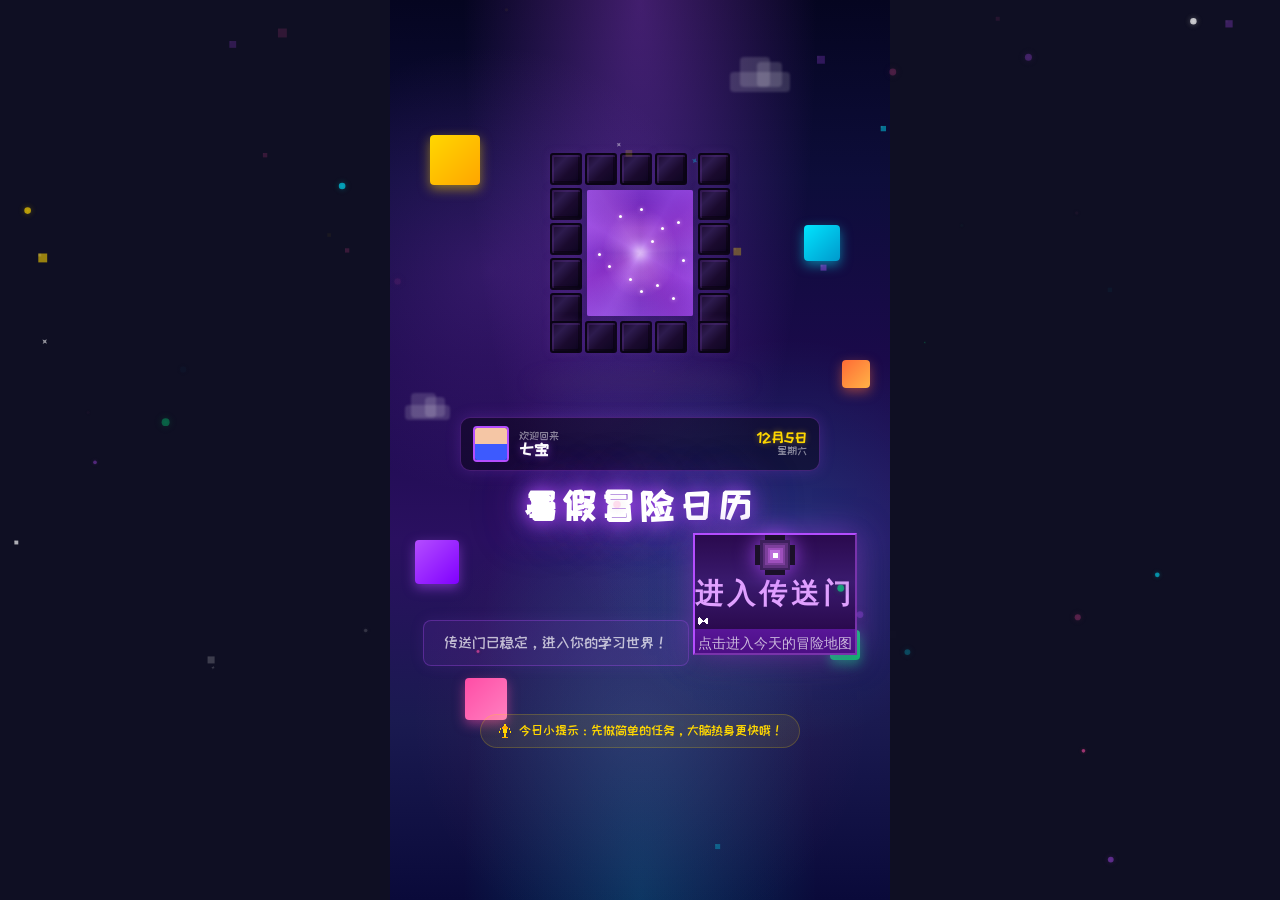
==== commit c54c8a18: "Update site 2026-08-01 15:51:18" ====
--- a/index.html
+++ b/index.html
@@ -242,7 +242,7 @@
 
             <!-- 底部导航 -->
             <nav class="bottom-nav">
-                <button class="nav-btn active" data-page="tasks">
+                <button class="nav-btn active" data-page="task">
                     <span class="nav-ico"><svg viewBox="0 0 16 16" shape-rendering="crispEdges" width="22" height="22"><rect x="2" y="3" width="12" height="11" fill="#DEB887"/><rect x="3" y="4" width="10" height="9" fill="#F5DEB3"/><rect x="2" y="2" width="12" height="2" fill="#FFD700"/><rect x="3" y="0" width="1" height="3" fill="#FFD700"/><rect x="12" y="0" width="1" height="3" fill="#FFD700"/><rect x="4" y="6" width="2" height="2" fill="#FF6B6B"/><rect x="7" y="6" width="2" height="2" fill="#4ECDC4"/><rect x="10" y="6" width="2" height="2" fill="#95E1D3"/><rect x="4" y="9" width="2" height="2" fill="#FFD700"/><rect x="7" y="9" width="2" height="2" fill="#9370DB"/><rect x="10" y="9" width="2" height="2" fill="#FF8C00"/></svg></span>
                     <span>任务</span>
                 </button>
--- a/style.css
+++ b/style.css
@@ -957,7 +957,7 @@
     display: flex;
     flex-direction: column;
     min-height: 100vh;
-    padding-bottom: 70px;
+    padding-bottom: 72px;
 }
 
 /* 角色装备面板 */
@@ -1780,6 +1780,7 @@
     width: 0%;
     background: rgba(255,255,255,0.25);
     transition: width 0.05s linear;
+    pointer-events: none;
 }
 
 .hold-btn .hold-label {
@@ -1810,7 +1811,7 @@
     border-color: var(--accent-gold);
 }
 
-/* 底部导航 */
+/* 底部导航 - MC风格常显 */
 .bottom-nav {
     position: fixed;
     bottom: 0;
@@ -1818,10 +1819,14 @@
     transform: translateX(-50%);
     width: 100%;
     max-width: 500px;
-    background: var(--mid-dark);
-    border-top: 2px solid var(--border-glow);
-    display: flex;
-    z-index: 100;
+    background: linear-gradient(180deg, rgba(34, 34, 74, 0.95) 0%, rgba(20, 20, 50, 0.98) 100%);
+    border-top: 3px solid var(--accent-cyan);
+    box-shadow: 0 -4px 20px rgba(0, 229, 255, 0.25), 0 -2px 0 rgba(0, 229, 255, 0.15);
+    display: flex;
+    z-index: 300;
+    padding-bottom: env(safe-area-inset-bottom, 0);
+    backdrop-filter: blur(8px);
+    -webkit-backdrop-filter: blur(8px);
 }
 
 .nav-btn {
@@ -1829,19 +1834,60 @@
     background: none;
     border: none;
     color: var(--text-dim);
-    padding: 10px 4px;
+    padding: 8px 4px 6px;
     display: flex;
     flex-direction: column;
     align-items: center;
-    gap: 2px;
+    gap: 3px;
     font-size: 11px;
     font-family: var(--font-cn);
     cursor: pointer;
-    transition: color 0.2s;
+    transition: color 0.2s, transform 0.15s;
+    position: relative;
+    overflow: hidden;
+}
+
+/* 顶部指示器 - 像素方块风格 */
+.nav-btn::before {
+    content: '';
+    position: absolute;
+    top: 0;
+    left: 50%;
+    transform: translateX(-50%) scaleX(0);
+    width: 24px;
+    height: 3px;
+    background: var(--accent-cyan);
+    border-radius: 0 0 3px 3px;
+    box-shadow: 0 0 8px var(--accent-cyan);
+    transition: transform 0.25s cubic-bezier(0.34, 1.56, 0.64, 1);
 }
 
 .nav-btn.active {
     color: var(--accent-cyan);
+    text-shadow: 0 0 8px rgba(0, 229, 255, 0.6);
+}
+
+.nav-btn.active::before {
+    transform: translateX(-50%) scaleX(1);
+}
+
+.nav-btn.active .nav-ico {
+    filter: drop-shadow(0 0 6px rgba(0, 229, 255, 0.7));
+    animation: navIconFloat 2s ease-in-out infinite;
+}
+
+@keyframes navIconFloat {
+    0%, 100% { transform: translateY(0); }
+    50% { transform: translateY(-2px); }
+}
+
+.nav-btn:active {
+    transform: scale(0.92);
+    color: var(--accent-cyan);
+}
+
+.nav-btn:active .nav-ico {
+    transform: scale(1.1);
 }
 
 .nav-ico {
@@ -1849,6 +1895,7 @@
     display: flex;
     align-items: center;
     justify-content: center;
+    transition: filter 0.2s, transform 0.15s;
 }
 
 .nav-ico svg {
@@ -2687,6 +2734,7 @@
     flex-direction: column;
     max-width: 500px;
     margin: 0 auto;
+    padding-bottom: 72px;
 }
 
 .shop-screen.active {
@@ -2890,6 +2938,10 @@
     z-index: 200;
     display: none;
     flex-direction: column;
+    max-width: 500px;
+    margin: 0 auto;
+    overflow-y: auto;
+    padding-bottom: 72px;
 }
 
 .char-header {
@@ -2913,7 +2965,7 @@
 
 .char-showcase {
     background: linear-gradient(180deg, #1a3a4e, #2a4a5e);
-    padding: 40px 20px;
+    padding: 40px 20px 24px;
     text-align: center;
 }
 
@@ -2965,6 +3017,8 @@
     font-family: var(--font-cn);
     transition: all 0.2s;
     box-shadow: 0 0 10px rgba(180, 77, 255, 0.3);
+    position: relative;
+    z-index: 10;
 }
 
 .change-char-btn:hover {
@@ -3075,6 +3129,7 @@
     max-width: 500px;
     margin: 0 auto;
     overflow-y: auto;
+    padding-bottom: 72px;
 }
 
 .stats-screen.active {
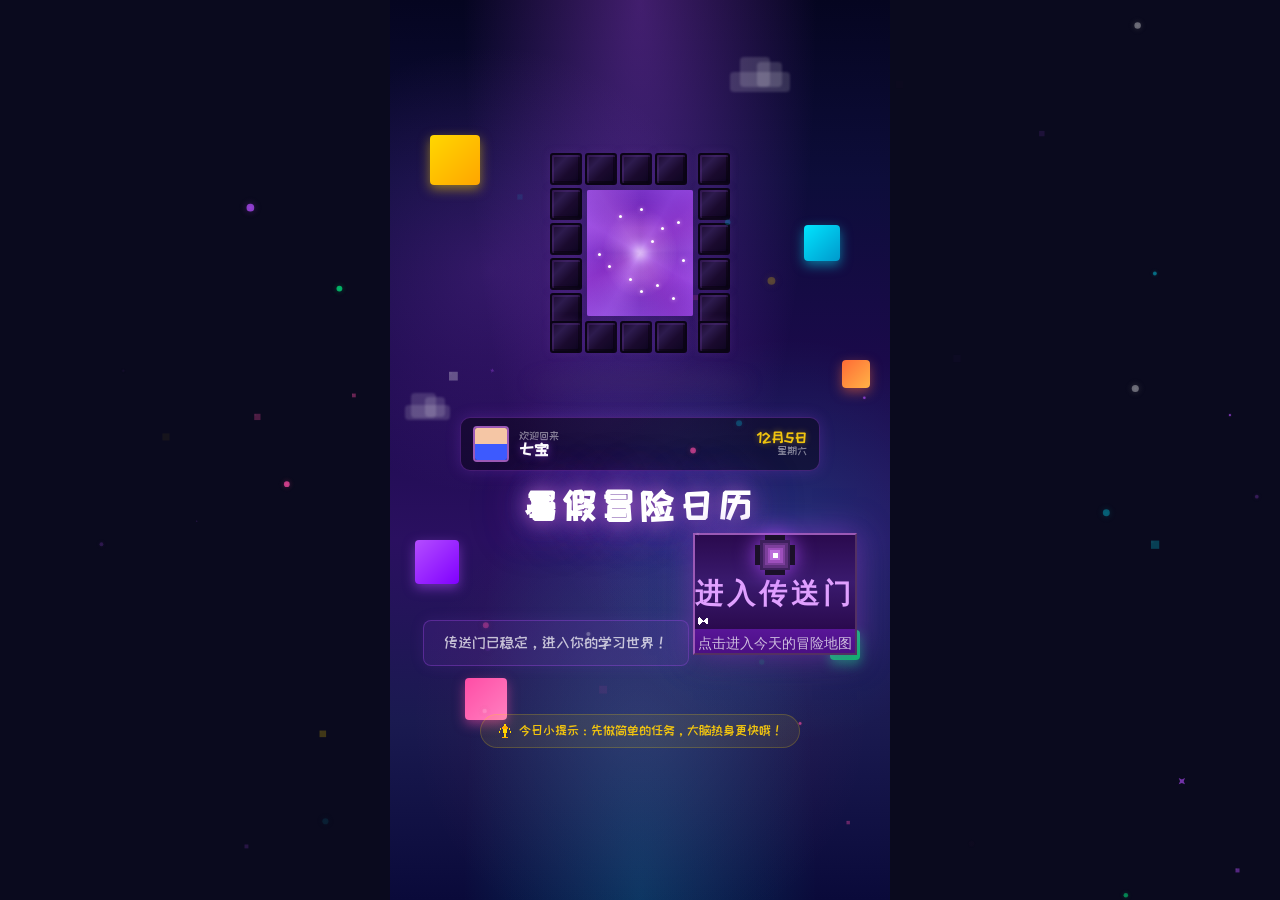
==== commit 79f1b192: "Update site 2026-08-01 16:57:34" ====
--- a/index.html
+++ b/index.html
@@ -566,6 +566,23 @@
                 <div class="rule-line">• 完成任务获得经验和金币</div>
                 <div class="rule-line">• 升级解锁更好的装备</div>
             </div>
+            <div class="theme-section">
+                <div class="theme-title">🎨 主题配色</div>
+                <div class="theme-options">
+                    <div class="theme-opt active" data-theme-name="nether">
+                        <div class="theme-preview theme-nether"></div>
+                        <div class="theme-label">下界</div>
+                    </div>
+                    <div class="theme-opt" data-theme-name="aurora">
+                        <div class="theme-preview theme-aurora"></div>
+                        <div class="theme-label">极光</div>
+                    </div>
+                    <div class="theme-opt" data-theme-name="ember">
+                        <div class="theme-preview theme-ember"></div>
+                        <div class="theme-label">暖焰</div>
+                    </div>
+                </div>
+            </div>
         </div>
 
         <!-- 升级动画 -->
--- a/style.css
+++ b/style.css
@@ -6,22 +6,57 @@
     -webkit-tap-highlight-color: transparent;
 }
 
+/* ===== Theme 1: Nether Refined (精调下界) - 默认 ===== */
 :root {
-    --deep-dark: #0f0f23;
-    --dark-bg: #1a1a3e;
-    --mid-dark: #22224a;
-    --panel-bg: #2a2a50;
-    --accent-cyan: #00e5ff;
-    --accent-green: #00ff88;
-    --accent-gold: #ffd700;
-    --accent-purple: #b44dff;
-    --accent-pink: #ff4da6;
+    --deep-dark: #0a0a1e;
+    --dark-bg: #141432;
+    --mid-dark: #1e1e45;
+    --panel-bg: #262656;
+    --accent-cyan: #00c8ff;
+    --accent-green: #2ecc71;
+    --accent-gold: #f1c40f;
+    --accent-purple: #9b59b6;
+    --accent-pink: #e91e63;
+    --text-primary: #ffffff;
+    --text-secondary: rgba(255,255,255,0.72);
+    --text-dim: rgba(255,255,255,0.48);
+    --border-glow: rgba(0, 200, 255, 0.4);
+    --font-cn: 'ZCOOL KuaiLe', 'PingFang SC', 'Microsoft YaHei', sans-serif;
+    --font-pixel: 'Press Start 2P', 'Courier New', 'Consolas', monospace;
+}
+
+/* ===== Theme 2: Aurora Mystic (极光秘境) ===== */
+:root[data-theme="aurora"] {
+    --deep-dark: #06061a;
+    --dark-bg: #10102a;
+    --mid-dark: #181838;
+    --panel-bg: #202045;
+    --accent-cyan: #5ee7df;
+    --accent-green: #7dcea0;
+    --accent-gold: #f7dc6f;
+    --accent-purple: #bb8fce;
+    --accent-pink: #f48fb1;
     --text-primary: #ffffff;
     --text-secondary: rgba(255,255,255,0.7);
-    --text-dim: rgba(255,255,255,0.5);
-    --border-glow: rgba(0, 229, 255, 0.5);
-    --font-cn: 'ZCOOL KuaiLe', 'PingFang SC', 'Microsoft YaHei', sans-serif;
-    --font-pixel: 'Press Start 2P', 'Courier New', 'Consolas', monospace;
+    --text-dim: rgba(255,255,255,0.45);
+    --border-glow: rgba(94, 231, 223, 0.45);
+}
+
+/* ===== Theme 3: Ember Glow (暖焰) ===== */
+:root[data-theme="ember"] {
+    --deep-dark: #1a0a08;
+    --dark-bg: #2a1210;
+    --mid-dark: #3a1e18;
+    --panel-bg: #4a2a22;
+    --accent-cyan: #ff8c42;
+    --accent-green: #c0392b;
+    --accent-gold: #f39c12;
+    --accent-purple: #8e44ad;
+    --accent-pink: #e67e22;
+    --text-primary: #ffffff;
+    --text-secondary: rgba(255,255,255,0.7);
+    --text-dim: rgba(255,255,255,0.45);
+    --border-glow: rgba(255, 140, 66, 0.4);
 }
 
 html, body {
@@ -2175,6 +2210,20 @@
     box-shadow: 0 0 20px rgba(0, 229, 255, 0.4);
 }
 
+/* 倒计时结束后领取奖励按钮的发光动画 */
+.it-finish.ready-to-claim {
+    background: linear-gradient(180deg, rgba(0, 255, 136, 0.3), rgba(0, 200, 100, 0.2));
+    border-color: var(--accent-green);
+    color: var(--accent-green);
+    box-shadow: 0 0 20px rgba(0, 255, 136, 0.5), 0 0 40px rgba(0, 255, 136, 0.3);
+    animation: rewardPulse 1.2s ease-in-out infinite;
+}
+
+@keyframes rewardPulse {
+    0%, 100% { box-shadow: 0 0 20px rgba(0, 255, 136, 0.5), 0 0 40px rgba(0, 255, 136, 0.3); transform: scale(1); }
+    50% { box-shadow: 0 0 30px rgba(0, 255, 136, 0.8), 0 0 60px rgba(0, 255, 136, 0.5); transform: scale(1.05); }
+}
+
 /* 任务卡片计时器激活态 */
 .task-card.timer-active {
     border-color: var(--accent-cyan);
@@ -3271,6 +3320,74 @@
     font-size: 14px;
     color: var(--text-secondary);
     padding: 6px 0;
+}
+
+/* ============ 主题切换 ============ */
+.theme-section {
+    margin: 0 16px 80px;
+    background: var(--panel-bg);
+    border-radius: 12px;
+    padding: 16px;
+}
+
+.theme-title {
+    font-size: 16px;
+    color: var(--accent-gold);
+    margin-bottom: 12px;
+}
+
+.theme-options {
+    display: flex;
+    gap: 12px;
+}
+
+.theme-opt {
+    flex: 1;
+    display: flex;
+    flex-direction: column;
+    align-items: center;
+    gap: 8px;
+    padding: 12px 8px;
+    border-radius: 10px;
+    border: 2px solid transparent;
+    background: var(--mid-dark);
+    cursor: pointer;
+    transition: all 0.2s ease;
+}
+
+.theme-opt.active {
+    border-color: var(--accent-cyan);
+    box-shadow: 0 0 12px rgba(0, 200, 255, 0.3);
+    transform: scale(1.03);
+}
+
+.theme-preview {
+    width: 48px;
+    height: 48px;
+    border-radius: 8px;
+    border: 2px solid rgba(255,255,255,0.2);
+}
+
+.theme-nether {
+    background: linear-gradient(135deg, #0a0a1e, #1e1e45, #00c8ff);
+}
+
+.theme-aurora {
+    background: linear-gradient(135deg, #06061a, #202045, #5ee7df);
+}
+
+.theme-ember {
+    background: linear-gradient(135deg, #1a0a08, #4a2a22, #ff8c42);
+}
+
+.theme-label {
+    font-size: 13px;
+    color: var(--text-secondary);
+}
+
+.theme-opt.active .theme-label {
+    color: var(--accent-cyan);
+    font-weight: bold;
 }
 
 /* ============ 升级动画 ============ */
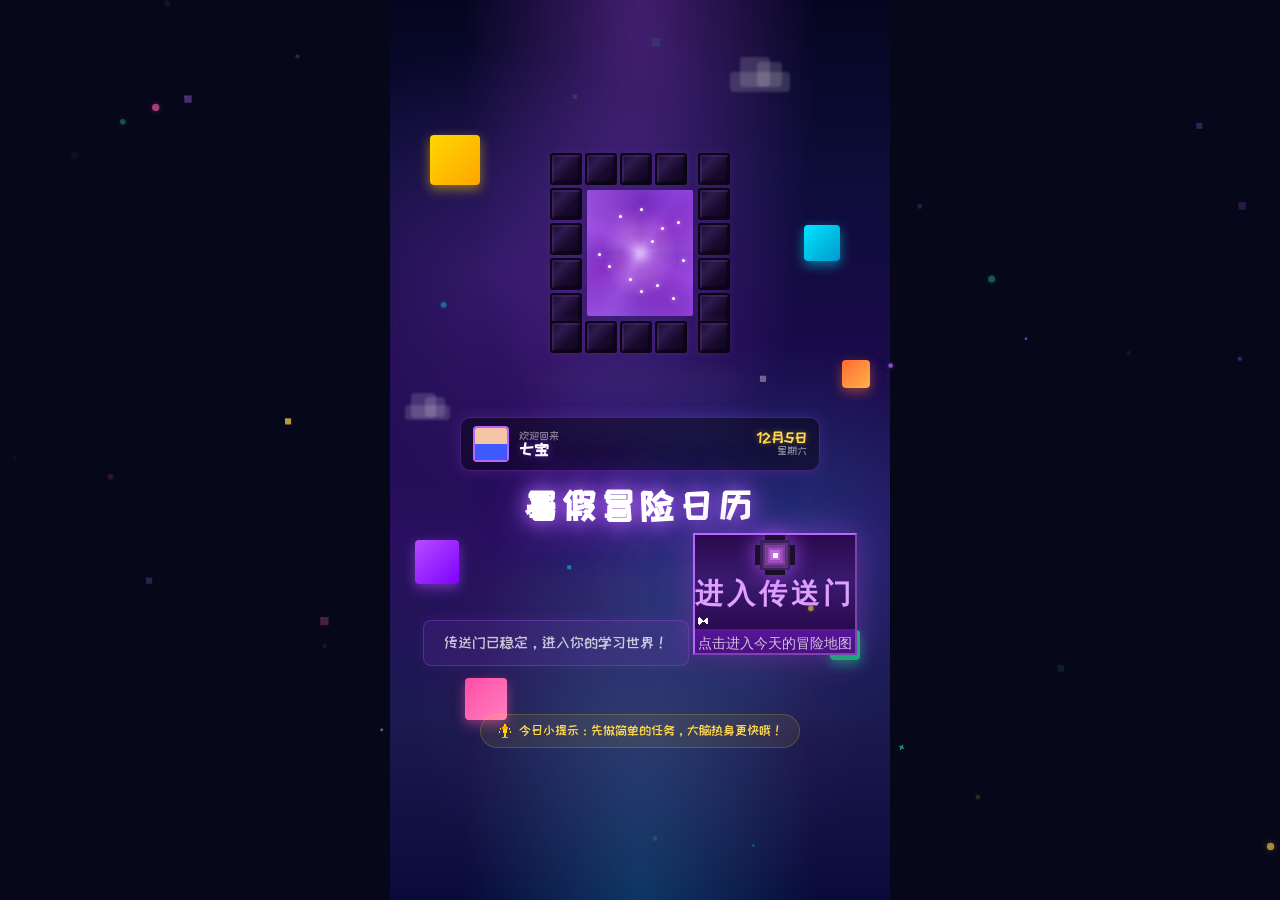
==== commit a783c65f: "Update site 2026-08-01 18:04:03" ====
--- a/index.html
+++ b/index.html
@@ -577,9 +577,9 @@
                         <div class="theme-preview theme-aurora"></div>
                         <div class="theme-label">极光</div>
                     </div>
-                    <div class="theme-opt" data-theme-name="ember">
-                        <div class="theme-preview theme-ember"></div>
-                        <div class="theme-label">暖焰</div>
+                    <div class="theme-opt" data-theme-name="forest">
+                        <div class="theme-preview theme-forest"></div>
+                        <div class="theme-label">森林</div>
                     </div>
                 </div>
             </div>
--- a/style.css
+++ b/style.css
@@ -6,57 +6,57 @@
     -webkit-tap-highlight-color: transparent;
 }
 
-/* ===== Theme 1: Nether Refined (精调下界) - 默认 ===== */
+/* ===== Theme 1: Nether 下界 (默认) —— MC 经典紫青秘境 ===== */
 :root {
-    --deep-dark: #0a0a1e;
-    --dark-bg: #141432;
-    --mid-dark: #1e1e45;
-    --panel-bg: #262656;
-    --accent-cyan: #00c8ff;
-    --accent-green: #2ecc71;
-    --accent-gold: #f1c40f;
-    --accent-purple: #9b59b6;
-    --accent-pink: #e91e63;
+    --deep-dark: #07071a;
+    --dark-bg: #121230;
+    --mid-dark: #1c1c4a;
+    --panel-bg: #28285e;
+    --accent-cyan: #00d4ff;
+    --accent-green: #33e1a1;
+    --accent-gold: #ffd84d;
+    --accent-purple: #b866ff;
+    --accent-pink: #ff5fb0;
     --text-primary: #ffffff;
-    --text-secondary: rgba(255,255,255,0.72);
+    --text-secondary: rgba(255,255,255,0.74);
     --text-dim: rgba(255,255,255,0.48);
-    --border-glow: rgba(0, 200, 255, 0.4);
+    --border-glow: rgba(0, 212, 255, 0.45);
     --font-cn: 'ZCOOL KuaiLe', 'PingFang SC', 'Microsoft YaHei', sans-serif;
     --font-pixel: 'Press Start 2P', 'Courier New', 'Consolas', monospace;
 }
 
-/* ===== Theme 2: Aurora Mystic (极光秘境) ===== */
+/* ===== Theme 2: Aurora 极光 —— 北境冰川薄荷秘境 ===== */
 :root[data-theme="aurora"] {
-    --deep-dark: #06061a;
-    --dark-bg: #10102a;
-    --mid-dark: #181838;
-    --panel-bg: #202045;
+    --deep-dark: #05101e;
+    --dark-bg: #0d1f35;
+    --mid-dark: #152c48;
+    --panel-bg: #1f3a5c;
     --accent-cyan: #5ee7df;
-    --accent-green: #7dcea0;
-    --accent-gold: #f7dc6f;
-    --accent-purple: #bb8fce;
-    --accent-pink: #f48fb1;
-    --text-primary: #ffffff;
-    --text-secondary: rgba(255,255,255,0.7);
-    --text-dim: rgba(255,255,255,0.45);
-    --border-glow: rgba(94, 231, 223, 0.45);
-}
-
-/* ===== Theme 3: Ember Glow (暖焰) ===== */
-:root[data-theme="ember"] {
-    --deep-dark: #1a0a08;
-    --dark-bg: #2a1210;
-    --mid-dark: #3a1e18;
-    --panel-bg: #4a2a22;
-    --accent-cyan: #ff8c42;
-    --accent-green: #c0392b;
-    --accent-gold: #f39c12;
-    --accent-purple: #8e44ad;
-    --accent-pink: #e67e22;
-    --text-primary: #ffffff;
-    --text-secondary: rgba(255,255,255,0.7);
-    --text-dim: rgba(255,255,255,0.45);
-    --border-glow: rgba(255, 140, 66, 0.4);
+    --accent-green: #9be7b8;
+    --accent-gold: #ffe680;
+    --accent-purple: #c59dff;
+    --accent-pink: #ffb3d1;
+    --text-primary: #f5fbff;
+    --text-secondary: rgba(245,251,255,0.76);
+    --text-dim: rgba(245,251,255,0.5);
+    --border-glow: rgba(94, 231, 223, 0.5);
+}
+
+/* ===== Theme 3: Forest 斑驳森林 —— 阳光透过树冠的苔藓秘境 ===== */
+:root[data-theme="forest"] {
+    --deep-dark: #08130c;
+    --dark-bg: #121f17;
+    --mid-dark: #1c2e22;
+    --panel-bg: #264530;
+    --accent-cyan: #88d967;
+    --accent-green: #4fb377;
+    --accent-gold: #d4a368;
+    --accent-purple: #8b7355;
+    --accent-pink: #e89b6c;
+    --text-primary: #f0f5e8;
+    --text-secondary: rgba(240,245,232,0.76);
+    --text-dim: rgba(240,245,232,0.5);
+    --border-glow: rgba(136, 217, 103, 0.45);
 }
 
 html, body {
@@ -3369,15 +3369,18 @@
 }
 
 .theme-nether {
-    background: linear-gradient(135deg, #0a0a1e, #1e1e45, #00c8ff);
+    background: linear-gradient(135deg, #07071a 0%, #1c1c4a 40%, #b866ff 70%, #00d4ff 100%);
+    box-shadow: 0 0 12px rgba(0, 212, 255, 0.4);
 }
 
 .theme-aurora {
-    background: linear-gradient(135deg, #06061a, #202045, #5ee7df);
-}
-
-.theme-ember {
-    background: linear-gradient(135deg, #1a0a08, #4a2a22, #ff8c42);
+    background: linear-gradient(135deg, #05101e 0%, #152c48 40%, #c59dff 70%, #5ee7df 100%);
+    box-shadow: 0 0 12px rgba(94, 231, 223, 0.4);
+}
+
+.theme-forest {
+    background: linear-gradient(135deg, #08130c 0%, #1c2e22 40%, #8b7355 70%, #88d967 100%);
+    box-shadow: 0 0 12px rgba(136, 217, 103, 0.4);
 }
 
 .theme-label {
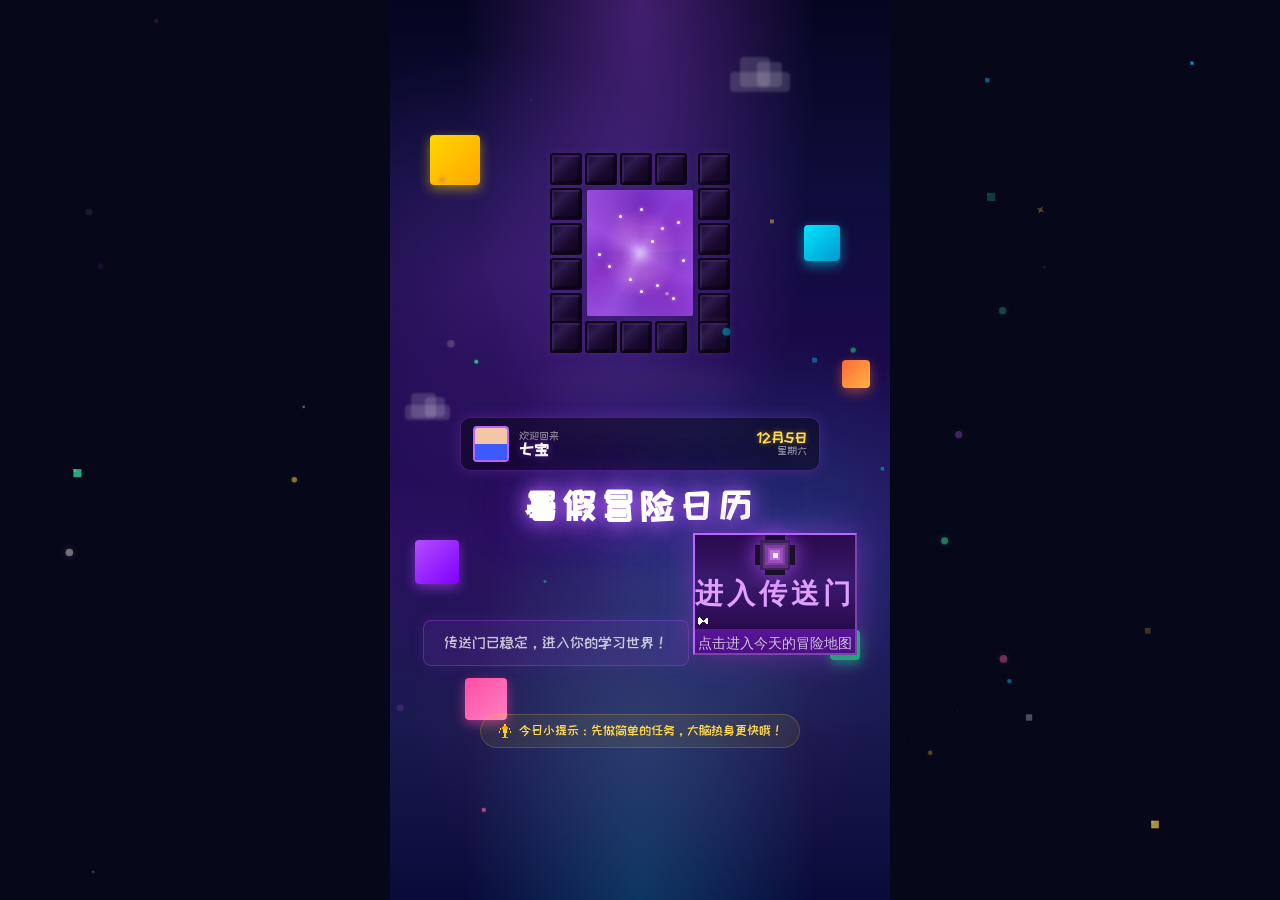
==== commit 0a430473: "Update site 2026-08-01 19:19:21" ====
--- a/index.html
+++ b/index.html
@@ -6,7 +6,7 @@
     <meta name="apple-mobile-web-app-capable" content="yes">
     <meta name="apple-mobile-web-app-status-bar-style" content="black-translucent">
     <title>我的世界 · 学习冒险日历</title>
-    <link rel="stylesheet" href="style.css">
+    <link rel="stylesheet" href="style.css?v=543ACF12">
     <!-- 字体预连接 + 加载 -->
     <link rel="preconnect" href="https://fonts.googleapis.com">
     <link rel="preconnect" href="https://fonts.gstatic.com" crossorigin>
@@ -616,6 +616,6 @@
         <div class="toast" id="toast"></div>
     </div>
 
-    <script src="app.js"></script>
+    <script src="app.js?v=2B9B3363"></script>
 </body>
 </html>
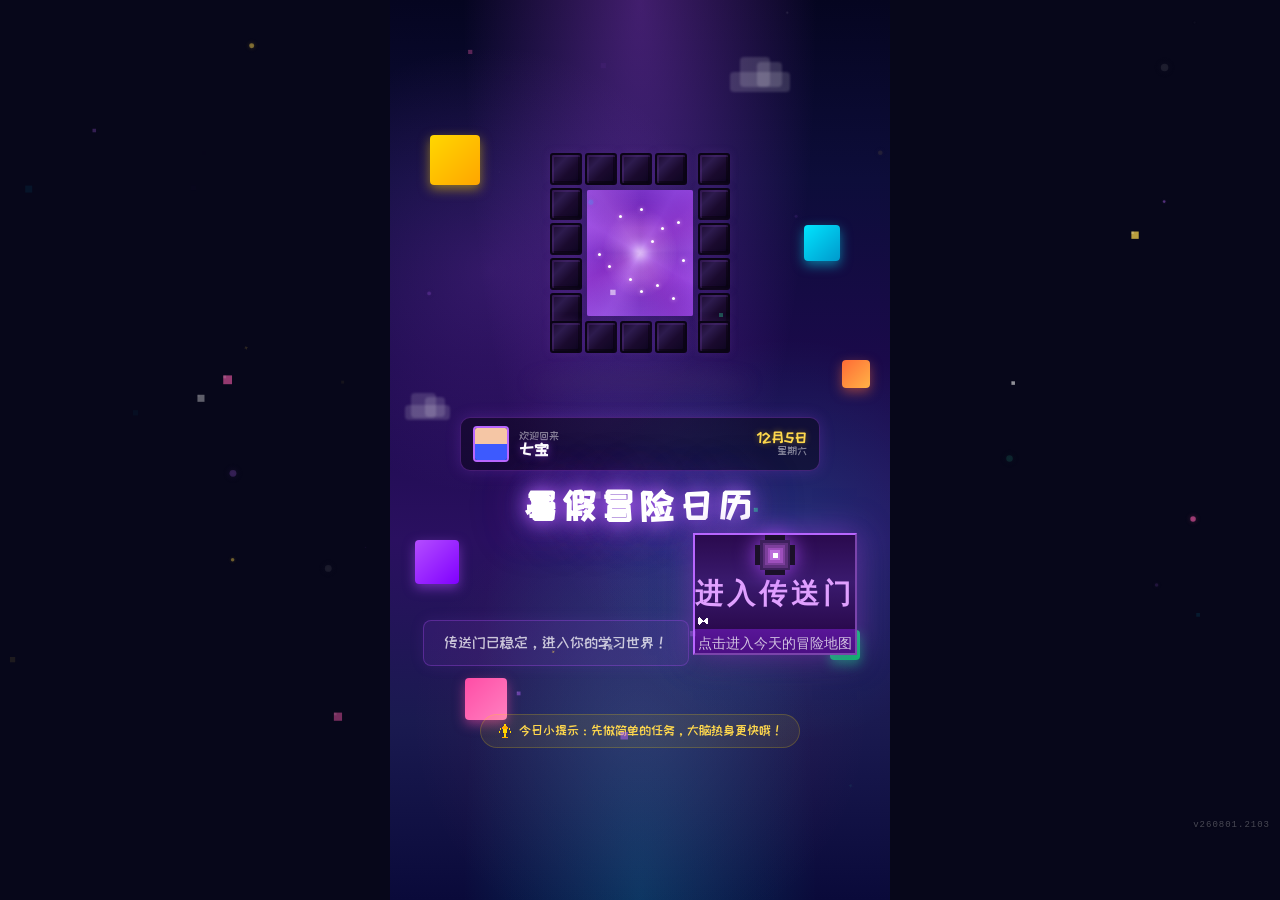
==== commit 9e1b4c00: "Update site 2026-08-01 21:03:07" ====
--- a/index.html
+++ b/index.html
@@ -6,7 +6,7 @@
     <meta name="apple-mobile-web-app-capable" content="yes">
     <meta name="apple-mobile-web-app-status-bar-style" content="black-translucent">
     <title>我的世界 · 学习冒险日历</title>
-    <link rel="stylesheet" href="style.css?v=543ACF12">
+    <link rel="stylesheet" href="style.css?v=95F9DE9D">
     <!-- 字体预连接 + 加载 -->
     <link rel="preconnect" href="https://fonts.googleapis.com">
     <link rel="preconnect" href="https://fonts.gstatic.com" crossorigin>
@@ -260,6 +260,9 @@
                 </button>
             </nav>
         </div>
+
+        <!-- 版本号显示（由 deploy.ps1 自动注入） -->
+        <div class="version-tag" id="versionTag">v260801.2103</div>
 
         <!-- 计时器全屏（已改为内联模式，保留元素兼容） -->
         <div class="timer-screen" id="timerScreen" style="display:none;"></div>
--- a/style.css
+++ b/style.css
@@ -3546,6 +3546,21 @@
     opacity: 1;
 }
 
+/* 版本号标签 */
+.version-tag {
+    position: fixed;
+    bottom: 70px;
+    right: 10px;
+    font-size: 9px;
+    color: var(--text-dim);
+    font-family: var(--font-pixel);
+    z-index: 301;
+    opacity: 0.55;
+    pointer-events: none;
+    letter-spacing: 1px;
+    text-shadow: 0 1px 2px rgba(0,0,0,0.6);
+}
+
 /* ============ 响应式 ============ */
 @media (max-width: 380px) {
     .welcome-title {
